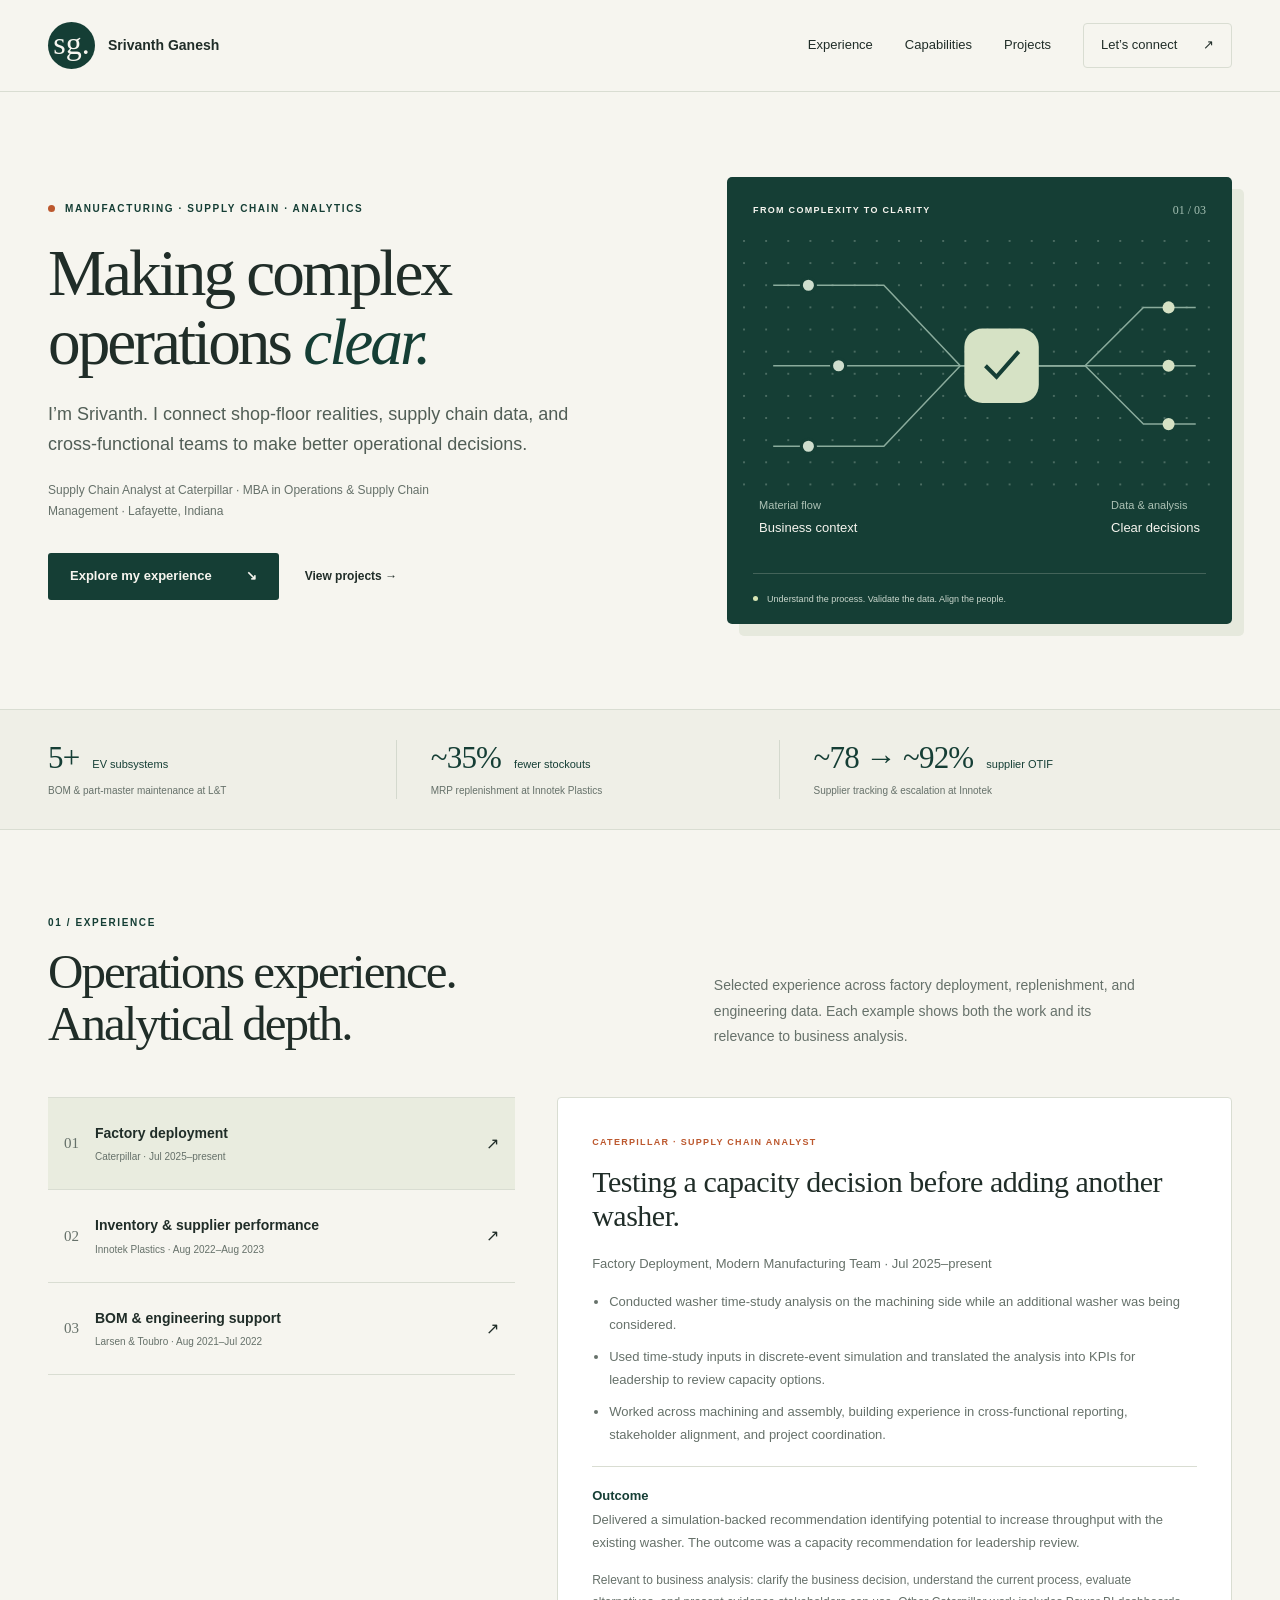
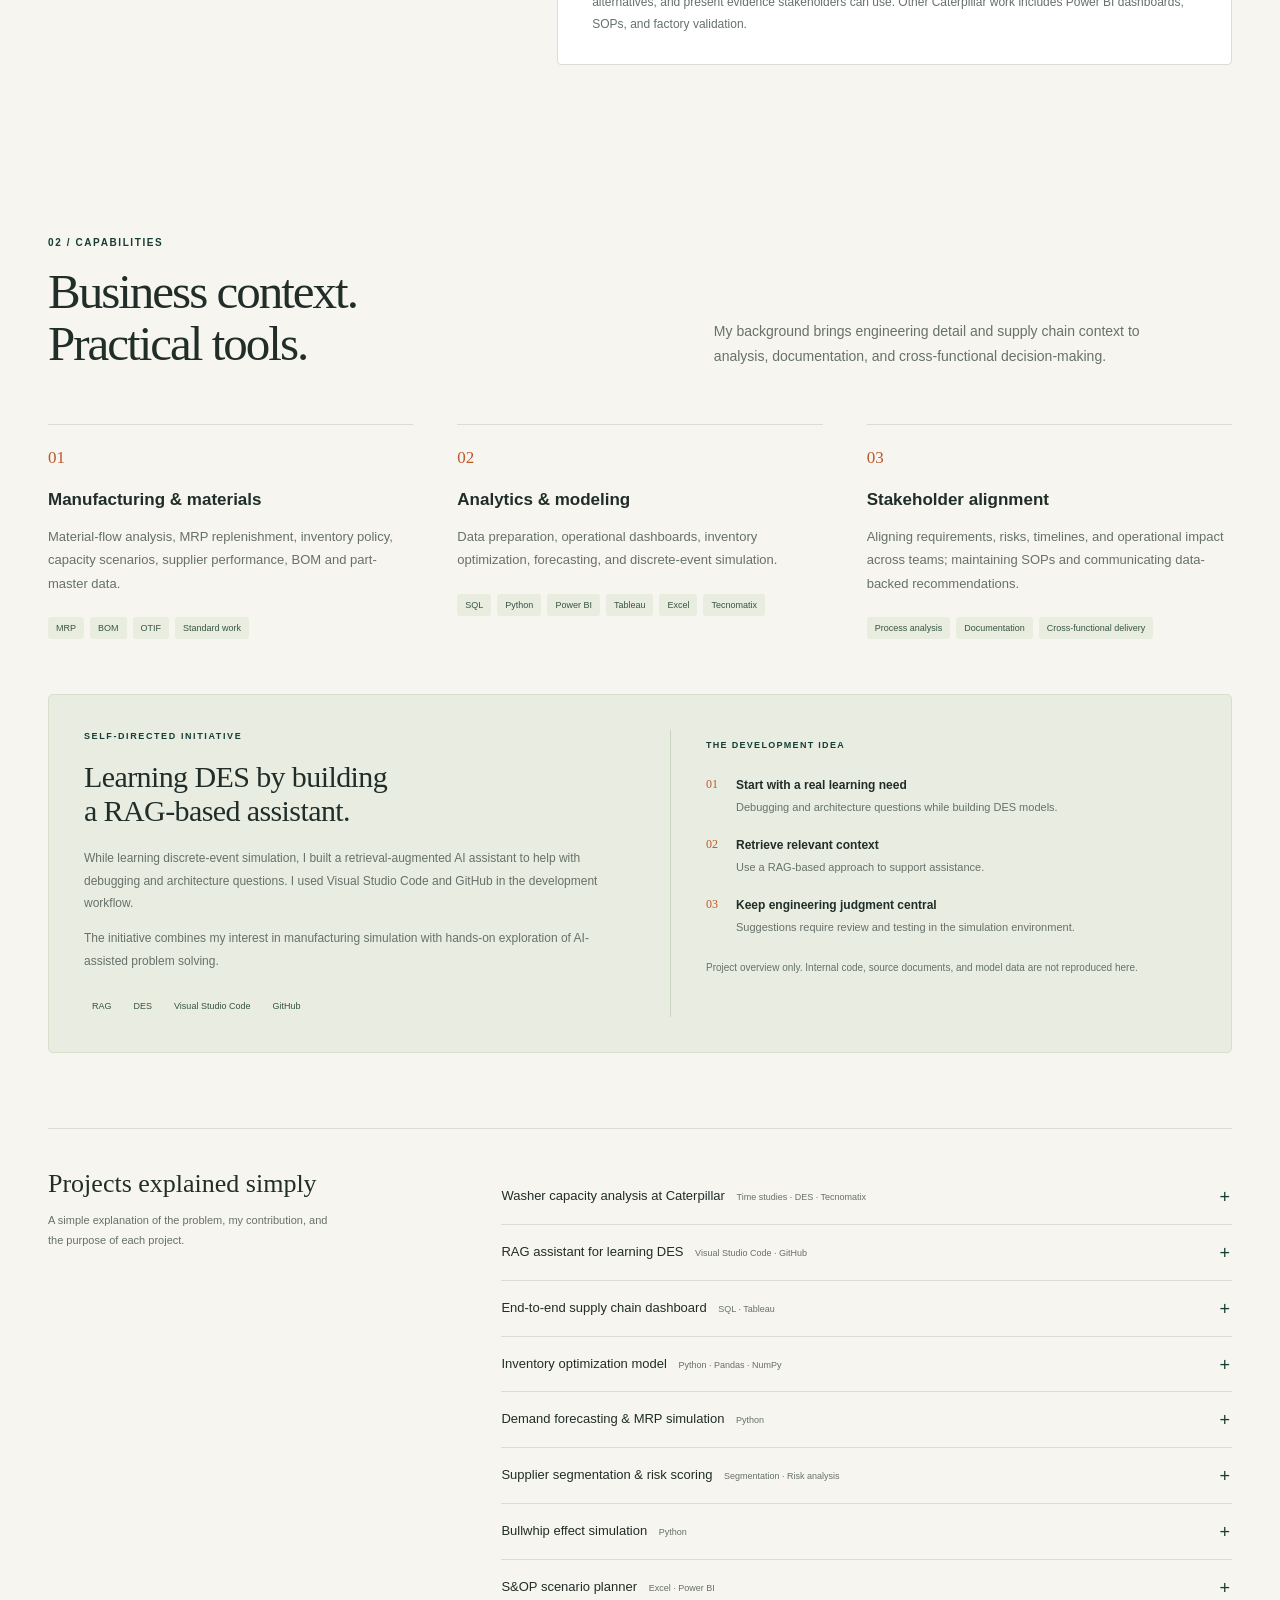
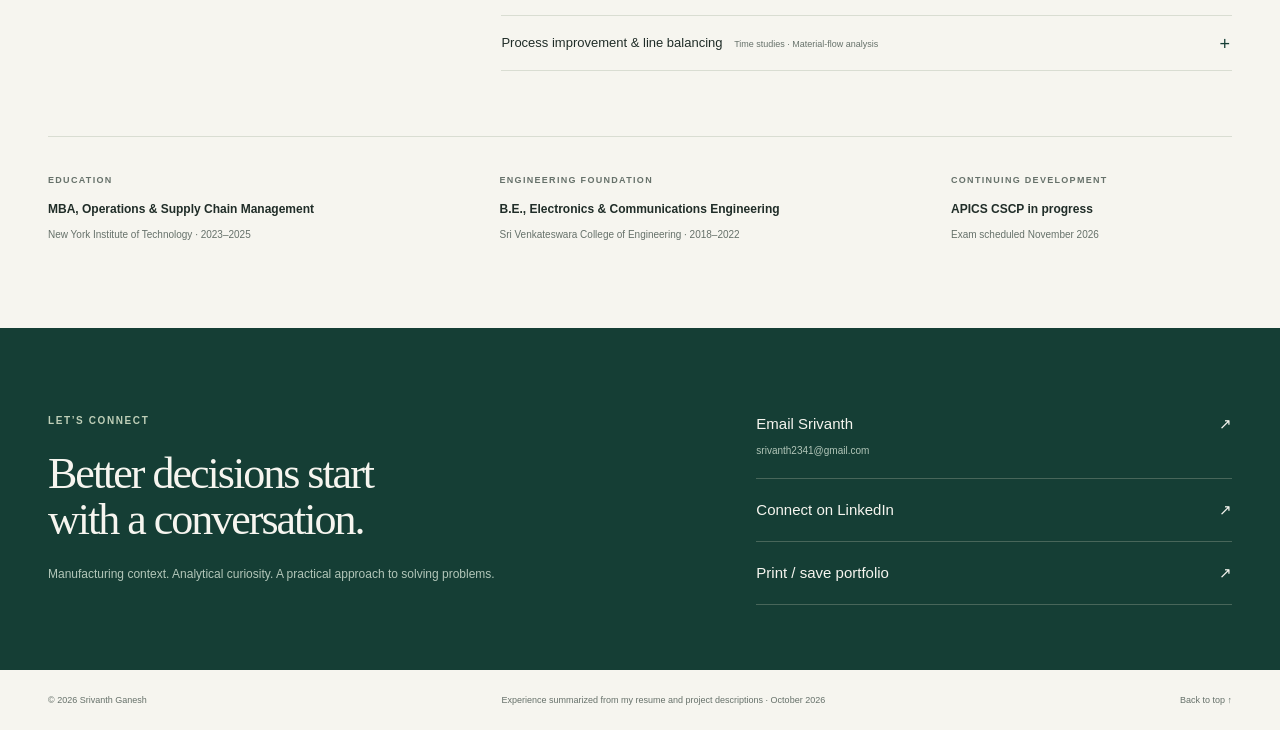
==== index.html @ 2f9f24ff "Publish portfolio and project explanations" ====
<!doctype html>
<html lang="en">
<head>
<meta charset="UTF-8"><meta name="viewport" content="width=device-width, initial-scale=1">
<meta name="description" content="Srivanth Ganesh — manufacturing and supply chain experience, simulation work, and analytical projects explained simply.">
<meta name="theme-color" content="#153e35"><title>Srivanth Ganesh | Supply Chain & Business Analysis</title>
<link rel="icon" href="favicon.svg" type="image/svg+xml"><link rel="stylesheet" href="styles.css">
</head>
<body>
<a class="skip" href="#main">Skip to content</a>
<header class="header"><a class="wordmark" href="#" aria-label="Srivanth Ganesh home"><span class="monogram">sg.</span><span>Srivanth Ganesh</span></a><nav aria-label="Main navigation"><a href="#experience">Experience</a><a href="#capabilities">Capabilities</a><a href="#projects">Projects</a><a class="nav-contact" href="#contact">Let’s connect <span aria-hidden="true">↗</span></a></nav></header>
<main id="main">
<section class="hero wrap">
<div class="hero-copy"><div class="eyebrow"><span class="dot"></span> MANUFACTURING · SUPPLY CHAIN · ANALYTICS</div><h1>Making complex<br>operations <em>clear.</em></h1><p class="intro">I’m Srivanth. I connect shop-floor realities, supply chain data, and cross-functional teams to make better operational decisions.</p><p class="hero-detail">Supply Chain Analyst at Caterpillar · MBA in Operations & Supply Chain Management · Lafayette, Indiana</p><div class="hero-actions"><a class="button primary" href="#experience">Explore my experience <span aria-hidden="true">↘</span></a><a class="text-link" href="#projects">View projects <span aria-hidden="true">→</span></a></div></div>
<div class="hero-visual" aria-label="Illustration of connecting manufacturing inputs to a clear operational decision"><div class="visual-top"><span class="small-label">FROM COMPLEXITY TO CLARITY</span><span class="visual-number">01 / 03</span></div><div class="signal-lines" aria-hidden="true"><svg viewBox="0 0 470 250" role="presentation"><defs><pattern id="grid" width="22" height="22" patternUnits="userSpaceOnUse"><circle cx="1" cy="1" r="1" fill="#b5c7bd" opacity=".42"/></pattern></defs><rect width="470" height="250" fill="url(#grid)"/><g fill="none" stroke="#8aab9c" stroke-width="1.5"><path d="M30 45H140L216 125H285"/><path d="M30 125H285"/><path d="M30 205H140L216 125"/><path d="M285 125H340L398 67H450"/><path d="M285 125H450"/><path d="M285 125H340L398 183H450"/></g><g fill="#cfdece" stroke="#153e35" stroke-width="3"><circle cx="65" cy="45" r="7"/><circle cx="95" cy="125" r="7"/><circle cx="65" cy="205" r="7"/></g><rect x="220" y="88" width="74" height="74" rx="18" fill="#d6e2c5"/><path d="M241 125l11 11 22-25" fill="none" stroke="#153e35" stroke-width="4"/><g fill="#d6e2c5"><circle cx="423" cy="67" r="6"/><circle cx="423" cy="125" r="6"/><circle cx="423" cy="183" r="6"/></g></svg></div><div class="visual-caption"><span>Material flow<br><b>Business context</b></span><span>Data & analysis<br><b>Clear decisions</b></span></div><div class="visual-note"><span class="dot light"></span> Understand the process. Validate the data. Align the people.</div></div>
</section>
<div class="metric-strip"><div class="wrap metrics"><div><strong>5+ <span>EV subsystems</span></strong><p>BOM & part-master maintenance at L&T</p></div><div><strong>~35% <span>fewer stockouts</span></strong><p>MRP replenishment at Innotek Plastics</p></div><div><strong>~78 → ~92% <span>supplier OTIF</span></strong><p>Supplier tracking & escalation at Innotek</p></div></div></div>
<section id="experience" class="section wrap"><div class="section-heading"><div><div class="eyebrow">01 / EXPERIENCE</div><h2>Operations experience.<br>Analytical depth.</h2></div><p>Selected experience across factory deployment, replenishment, and engineering data. Each example shows both the work and its relevance to business analysis.</p></div>
<div class="case-layout"><div class="case-tabs" role="tablist" aria-label="Experience case studies"><button class="case-tab active" id="tab-caterpillar" role="tab" aria-selected="true" aria-controls="case-panel" data-case="caterpillar"><span class="case-index">01</span><span><b>Factory deployment</b><small>Caterpillar · Jul 2025–present</small></span><span aria-hidden="true">↗</span></button><button class="case-tab" id="tab-innotek" role="tab" aria-selected="false" aria-controls="case-panel" tabindex="-1" data-case="innotek"><span class="case-index">02</span><span><b>Inventory & supplier performance</b><small>Innotek Plastics · Aug 2022–Aug 2023</small></span><span aria-hidden="true">↗</span></button><button class="case-tab" id="tab-lt" role="tab" aria-selected="false" aria-controls="case-panel" tabindex="-1" data-case="lt"><span class="case-index">03</span><span><b>BOM & engineering support</b><small>Larsen & Toubro · Aug 2021–Jul 2022</small></span><span aria-hidden="true">↗</span></button></div><article id="case-panel" class="case-panel" role="tabpanel" aria-labelledby="tab-caterpillar" tabindex="0"></article></div>
</section>
<section id="capabilities" class="section wrap"><div class="section-heading"><div><div class="eyebrow">02 / CAPABILITIES</div><h2>Business context.<br>Practical tools.</h2></div><p>My background brings engineering detail and supply chain context to analysis, documentation, and cross-functional decision-making.</p></div><div class="capability-grid"><div><span class="cap-number">01</span><h3>Manufacturing & materials</h3><p>Material-flow analysis, MRP replenishment, inventory policy, capacity scenarios, supplier performance, BOM and part-master data.</p><div class="tags"><span>MRP</span><span>BOM</span><span>OTIF</span><span>Standard work</span></div></div><div><span class="cap-number">02</span><h3>Analytics & modeling</h3><p>Data preparation, operational dashboards, inventory optimization, forecasting, and discrete-event simulation.</p><div class="tags"><span>SQL</span><span>Python</span><span>Power BI</span><span>Tableau</span><span>Excel</span><span>Tecnomatix</span></div></div><div><span class="cap-number">03</span><h3>Stakeholder alignment</h3><p>Aligning requirements, risks, timelines, and operational impact across teams; maintaining SOPs and communicating data-backed recommendations.</p><div class="tags"><span>Process analysis</span><span>Documentation</span><span>Cross-functional delivery</span></div></div></div>
<div class="ai-project"><div><div class="eyebrow">SELF-DIRECTED INITIATIVE</div><h3>Learning DES by building<br>a RAG-based assistant.</h3><p>While learning discrete-event simulation, I built a retrieval-augmented AI assistant to help with debugging and architecture questions. I used Visual Studio Code and GitHub in the development workflow.</p><p>The initiative combines my interest in manufacturing simulation with hands-on exploration of AI-assisted problem solving.</p><div class="tags"><span>RAG</span><span>DES</span><span>Visual Studio Code</span><span>GitHub</span></div></div><div class="ai-method"><span class="small-label">THE DEVELOPMENT IDEA</span><ol><li><b>Start with a real learning need</b><span>Debugging and architecture questions while building DES models.</span></li><li><b>Retrieve relevant context</b><span>Use a RAG-based approach to support assistance.</span></li><li><b>Keep engineering judgment central</b><span>Suggestions require review and testing in the simulation environment.</span></li></ol><p>Project overview only. Internal code, source documents, and model data are not reproduced here.</p></div></div>
<div class="projects" id="projects"><div><h3>Projects explained simply</h3><p>A simple explanation of the problem, my contribution, and the purpose of each project.</p></div><div class="project-list">
<details><summary>Washer capacity analysis at Caterpillar <span>Time studies · DES · Tecnomatix</span></summary><div class="project-explanation"><p><strong>What it does:</strong> Tests whether an existing washer can handle more production before the business considers buying another one. DES, or discrete-event simulation, models how work moves through a process over time.</p><p><strong>What I did:</strong> Analyzed time-study data and built simulation scenarios to understand throughput and constraints. I translated the analysis into operational KPIs and aligned stakeholders around the recommendation.</p><p><strong>Why it matters:</strong> I delivered an analysis identifying potential to increase throughput with existing equipment, giving leadership evidence for its capacity decision.</p></div></details>
<details><summary>RAG assistant for learning DES <span>Visual Studio Code · GitHub</span></summary><div class="project-explanation"><p><strong>What it does:</strong> Helps me work through debugging and architecture questions while learning discrete-event simulation. RAG means retrieving relevant information to give an AI assistant useful context for its answers.</p><p><strong>What I did:</strong> Built a RAG-based assistant around my own simulation-learning needs, using Visual Studio Code and GitHub in my development workflow.</p><p><strong>Why it matters:</strong> The project shows how I approach an unfamiliar technical area: identify a practical problem, build something to help solve it, and keep developing my understanding as I work.</p></div></details>
<details><summary>End-to-end supply chain dashboard <span>SQL · Tableau</span></summary><div class="project-explanation"><p><strong>What it does:</strong> Brings purchasing, inventory, and supplier information together so a planner can see where supply may fall short of production needs.</p><p><strong>What I did:</strong> Built a SQL and Tableau dashboard combining open purchase orders, supplier lead times, on-hand inventory, on-time and in-full delivery performance, and shortage risk in one view.</p><p><strong>Why it matters:</strong> It connects information that planning and procurement teams need to review together, helping them understand supply issues and decide where to focus their attention.</p></div></details>
<details><summary>Inventory optimization model <span>Python · Pandas · NumPy</span></summary><div class="project-explanation"><p><strong>What it does:</strong> Explores how much stock to order and when to reorder across a catalog of products, while balancing availability and inventory cost.</p><p><strong>What I did:</strong> Built a Python model using Pandas and NumPy to calculate economic order quantities, safety stock, and reorder points. I simulated policy changes to examine their effect on total supply chain cost.</p><p><strong>Why it matters:</strong> It makes the trade-off between service levels, holding costs, and obsolete-stock risk easier to evaluate before changing an inventory policy.</p></div></details>
<details><summary>Demand forecasting &amp; MRP simulation <span>Python</span></summary><div class="project-explanation"><p><strong>What it does:</strong> Connects a demand forecast to a materials plan, showing how changes in demand or supplier timing can affect planned orders and stock coverage. MRP means material requirements planning.</p><p><strong>What I did:</strong> Built moving-average and exponential-smoothing forecasts in Python and linked them to an MRP simulation. I evaluated planned orders, coverage, and sensitivity to lead times and supplier reliability.</p><p><strong>Why it matters:</strong> It helps explain how forecasting assumptions flow into purchasing and replenishment decisions, making planning trade-offs easier to discuss.</p></div></details>
<details><summary>Supplier segmentation &amp; risk scoring <span>Segmentation · Risk analysis</span></summary><div class="project-explanation"><p><strong>What it does:</strong> Groups suppliers by their business importance and supply risk, helping identify which relationships need closer attention.</p><p><strong>What I did:</strong> Built a supplier-segmentation and risk-scoring model using spend, part criticality, lead time, on-time and in-full delivery performance, and reliance on a single source. I used a Kraljic-style approach to organize the supplier portfolio.</p><p><strong>Why it matters:</strong> The model provides a structured basis for prioritizing strategic sourcing and risk-mitigation actions, rather than treating every supplier as equally critical.</p></div></details>
<details><summary>Bullwhip effect simulation <span>Python</span></summary><div class="project-explanation"><p><strong>What it does:</strong> Shows how a change in customer demand can create larger order swings as information moves from a retailer to a distributor and then to a manufacturer. This is the bullwhip effect.</p><p><strong>What I did:</strong> Built a Python simulation covering those three supply chain stages. I tested information-sharing policies to explore ways to reduce demand variation and inventory swings.</p><p><strong>Why it matters:</strong> It helps explain why teams need a shared view of demand when making ordering and inventory decisions.</p></div></details>
<details><summary>S&amp;OP scenario planner <span>Excel · Power BI</span></summary><div class="project-explanation"><p><strong>What it does:</strong> Puts expected demand, production capacity, and inventory targets into one planning view. S&amp;OP means sales and operations planning: bringing teams together around an achievable plan.</p><p><strong>What I did:</strong> Built an Excel and Power BI scenario planner to reconcile those inputs and support monthly discussions across sales, operations, and finance.</p><p><strong>Why it matters:</strong> It gives teams a common basis for discussing trade-offs when customer demand, available capacity, and stock targets do not align, helping make the planning conversation more concrete.</p></div></details>
<details><summary>Process improvement &amp; line balancing <span>Time studies · Material-flow analysis</span></summary><div class="project-explanation"><p><strong>What it does:</strong> Examines how tasks and materials move through a production process to find uneven workloads, waiting time, and interruptions to replenishment.</p><p><strong>What I did:</strong> Analyzed cycle times, resource utilization, and material flow. I used the findings to recommend changes to the layout and allocation of work across the process.</p><p><strong>Why it matters:</strong> The study addressed idle time and replenishment consistency, connecting detailed observations of the process to practical improvements in how work is organized and materials are supplied.</p></div></details>
</div></div>
<div class="education"><div><span class="small-label">EDUCATION</span><h3>MBA, Operations & Supply Chain Management</h3><p>New York Institute of Technology · 2023–2025</p></div><div><span class="small-label">ENGINEERING FOUNDATION</span><h3>B.E., Electronics & Communications Engineering</h3><p>Sri Venkateswara College of Engineering · 2018–2022</p></div><div><span class="small-label">CONTINUING DEVELOPMENT</span><h3>APICS CSCP in progress</h3><p>Exam scheduled November 2026</p></div></div>
</section>
<section id="contact" class="contact-section"><div class="wrap contact-inner"><div><div class="eyebrow">LET’S CONNECT</div><h2>Better decisions start<br>with a conversation.</h2><p>Manufacturing context. Analytical curiosity. A practical approach to solving problems.</p></div><div class="contact-links"><a href="mailto:srivanth2341@gmail.com">Email Srivanth <span aria-hidden="true">↗</span><small>srivanth2341@gmail.com</small></a><a href="https://www.linkedin.com/in/srivanth-ganesh" target="_blank" rel="noopener">Connect on LinkedIn <span aria-hidden="true">↗</span></a><button id="print-portfolio">Print / save portfolio <span aria-hidden="true">↗</span></button></div></div></section>
</main><footer class="wrap footer"><span>© 2026 Srivanth Ganesh</span><span>Experience summarized from my resume and project descriptions · October 2026</span><a href="#">Back to top ↑</a></footer>
<script src="app.js"></script>
</body></html>
---- styles.css ----
:root{--paper:#f6f5ef;--ink:#202d28;--green:#153e35;--muted:#66716a;--line:#d9ddd2;--lime:#d6e2c5;--orange:#bc582e;--white:#fff;--sans:Arial,Helvetica,sans-serif;--serif:Georgia,'Times New Roman',serif}*{box-sizing:border-box}html{scroll-behavior:smooth;scroll-padding-top:85px}body{margin:0;background:var(--paper);color:var(--ink);font:16px/1.6 var(--sans)}a{color:inherit;text-decoration:none}button,select{font:inherit}button,a,select,summary{-webkit-tap-highlight-color:transparent}button{cursor:pointer}button:focus-visible,a:focus-visible,select:focus-visible,summary:focus-visible,[tabindex]:focus-visible{outline:3px solid var(--orange);outline-offset:5px}button{color:inherit}h1,h2,h3,p{margin:0}h1,h2{font-family:var(--serif);font-weight:400;letter-spacing:-2px;line-height:1.05}h2{font-size:49px}h3{font-size:20px;line-height:1.3}p{color:var(--muted)}.wrap{width:min(1216px,calc(100% - 96px));margin:auto}.header{height:92px;padding:0 48px;display:flex;align-items:center;justify-content:space-between;border-bottom:1px solid var(--line);gap:20px}.wordmark{display:flex;align-items:center;gap:13px;font-size:14px;font-weight:600}.monogram{font:32px var(--serif);background:var(--green);color:var(--paper);border-radius:50%;width:47px;height:47px;display:grid;place-items:center;padding-bottom:4px}.header nav{display:flex;align-items:center;gap:32px;font-size:13px}.nav-contact{border:1px solid var(--line);padding:11px 17px;border-radius:4px}.nav-contact span{margin-left:22px}.hero{display:grid;grid-template-columns:1.25fr 1fr;gap:48px;align-items:center;padding-top:85px;padding-bottom:85px}.eyebrow{font-size:10px;letter-spacing:1.6px;line-height:1.5;font-weight:700;color:var(--green);margin-bottom:23px;display:flex;gap:10px;align-items:center}.dot{width:7px;height:7px;border-radius:50%;background:var(--orange);display:inline-block;flex-shrink:0}.hero h1{font-size:clamp(56px,5.1vw,76px);margin-bottom:24px;letter-spacing:-3px}.hero em{font-weight:400;color:var(--green)}.intro{font-size:18px;line-height:1.65;max-width:540px;color:#515e56}.hero-detail{font-size:12px;margin-top:20px;max-width:440px;line-height:1.8}.hero-actions{display:flex;align-items:center;gap:26px;margin-top:30px}.button{padding:13px 22px;border-radius:3px;display:inline-flex;align-items:center;gap:34px;font-size:13px;font-weight:600}.primary{background:var(--green);color:var(--paper)}.primary:hover{background:#22564a}.text-link{font-size:12px;font-weight:600;display:inline-block}.text-link:hover{text-decoration:underline;text-underline-offset:5px}.hero-visual{background:var(--green);color:var(--paper);padding:26px 26px 0;border-radius:5px;overflow:hidden;box-shadow:12px 12px 0 #e6e9dd}.visual-top{display:flex;align-items:center;justify-content:space-between;gap:10px}.small-label{font-size:9px;letter-spacing:1.3px;font-weight:700}.visual-number{font:12px var(--serif);color:#a2beb1}.signal-lines{margin:22px -10px 0}.signal-lines svg{width:100%;display:block}.visual-caption{display:flex;justify-content:space-between;padding:5px 6px 30px;color:#adc2b5;font-size:11px}.visual-caption b{color:var(--paper);font-weight:500;font-size:13px;line-height:2.2}.visual-note{border-top:1px solid #436359;padding:18px 0;display:flex;align-items:center;gap:9px;font-size:9px;color:#cad7cd}.light{background:#d7e5b4;width:5px;height:5px}.metric-strip{border-top:1px solid var(--line);border-bottom:1px solid var(--line);background:#efefe7}.metrics{display:grid;grid-template-columns:1fr 1fr 1.2fr;padding:30px 0;gap:34px}.metrics>div{border-right:1px solid #d4d9ce}.metrics>div:last-child{border:none}.metrics strong{font:31px var(--serif);color:var(--green);letter-spacing:-.8px}.metrics strong span{font:11px var(--sans);letter-spacing:0;margin-left:6px}.metrics p{font-size:10px;margin-top:7px}.section{padding-top:85px;padding-bottom:85px}.section-heading{display:grid;grid-template-columns:1.15fr 1fr;gap:70px;align-items:end;margin-bottom:40px}.section-heading p{font-size:14px;max-width:440px;line-height:1.8}.section-heading .eyebrow{margin-bottom:16px}.case-layout{display:grid;grid-template-columns:.9fr 1.3fr;gap:42px;margin-top:48px}.case-tabs{border-top:1px solid var(--line)}.case-tab{padding:24px 16px;background:transparent;border:0;border-bottom:1px solid var(--line);display:flex;text-align:left;align-items:center;gap:16px;width:100%;transition:background .15s}.case-tab.active{background:#e9ecdf}.case-tab:hover{background:#e2e9dc}.case-tab>span:last-child{margin-left:auto}.case-index{font:15px var(--serif);color:var(--muted)}.case-tab b{font-size:14px;display:block}.case-tab small{display:block;font-size:10px;color:var(--muted);margin-top:5px}.case-panel{padding:29px 34px;background:#fff;border:1px solid var(--line);border-radius:4px;min-height:410px}.case-panel .small-label{color:var(--orange)}.case-panel h3{font:30px/1.15 var(--serif);margin:12px 0 18px;letter-spacing:-.5px}.case-panel p,.case-panel li{font-size:13px;line-height:1.8;color:var(--muted)}.case-panel ul{padding-left:17px;margin:15px 0 20px}.case-panel li{margin-bottom:8px}.case-result{border-top:1px solid var(--line);padding-top:17px}.case-result b{color:var(--green)}.relevance{margin-top:16px;font-size:12px!important}.sample-section{background:#e9ede4;border-top:1px solid #d9e0d2;border-bottom:1px solid #d9e0d2}.sample-badge{font-size:10px;border:1px solid #aabca4;background:#e0e8d8;padding:5px 11px;border-radius:20px;display:inline-block;color:var(--green);margin-bottom:13px}.sample-intro{display:grid;grid-template-columns:1fr 1fr;gap:60px;margin:0 0 32px;border-top:1px solid #cdd6c6;padding-top:25px}.sample-intro h3{font-size:14px;margin-bottom:9px}.sample-intro p{font-size:12px;max-width:500px;line-height:1.8}.demo{background:#fff;border:1px solid #cbd4c6;border-radius:6px;box-shadow:0 8px 24px #153e3506;overflow:hidden}.demo-toolbar{display:flex;justify-content:space-between;align-items:center;gap:20px;padding:25px 28px;border-bottom:1px solid var(--line)}.demo-toolbar .small-label{color:var(--muted)}.demo-toolbar h3{font-size:18px;margin-top:6px}.demo-toolbar h3 span{font-size:11px;font-weight:400;color:var(--muted);margin-left:9px}.dataset-label{font-size:10px;color:var(--muted);display:flex;gap:10px;align-items:center}select{background:var(--paper);color:var(--green);padding:9px 30px 9px 12px;border:1px solid var(--line);border-radius:3px;font-size:12px;max-width:100%}.demo-summary{margin:22px 28px 14px;padding:14px 16px;background:#fff4e9;border-left:3px solid #bb6533;display:flex;gap:12px;align-items:center;font-size:12px;flex-wrap:wrap}.demo-summary.ready{background:#eef4e7;border-color:var(--green)}.demo-summary strong{color:#87461f}.demo-summary.ready strong{color:var(--green)}.demo-summary span{color:var(--muted)}.demo-filter-row{padding:4px 28px 16px;display:flex;justify-content:space-between;align-items:center;gap:14px}.filter-group{display:flex;gap:8px}.filter{border:1px solid var(--line);padding:6px 11px;background:#fff;border-radius:4px;font-size:11px}.filter.active{background:var(--green);border-color:var(--green);color:white}.table-scroll{overflow-x:auto;padding:0 28px}table{border-collapse:collapse;text-align:left;width:100%;font-size:12px;white-space:nowrap}th{font-size:9px;letter-spacing:.6px;text-transform:uppercase;color:var(--muted);padding:12px;background:#f3f5ef;font-weight:600}td{padding:13px 12px;border-bottom:1px solid #e8ebe3}td:first-child{font-weight:600}td small{display:block;color:var(--muted);font-size:10px;font-weight:400}.status{font-size:10px;display:inline-flex;gap:6px;align-items:center;color:#245344;background:#ecf2e6;border-radius:20px;padding:3px 9px}.status.bad{color:#8a4926;background:#fff0e0}.status::before{content:'●';font-size:6px}.cell-bad{color:#a14b29}.demo-help{font-size:11px;margin:23px 28px 14px}.rule-buttons{display:grid;grid-template-columns:1fr 1fr 1fr;margin:0 28px;gap:9px}.rule-button{background:#f7f8f4;border:1px solid var(--line);border-radius:3px;padding:12px;display:flex;gap:9px;align-items:center;text-align:left;font-size:11px}.rule-button>span:first-child{font-size:9px;color:var(--muted)}.rule-button>span:last-child{margin-left:auto}.rule-button.active{border-color:var(--green);background:#edf2e8;color:var(--green)}.trace-detail{display:grid;grid-template-columns:1fr 1.05fr;gap:28px;padding:25px 28px 30px}.trace-detail h4{font-size:10px;letter-spacing:.7px;color:var(--green);margin:0 0 9px}.trace-detail p{font-size:12px;line-height:1.8}.trace-detail .criteria{background:#f5f6f1;border-radius:4px;padding:14px 16px;white-space:pre-line;font:11px/1.9 Consolas,'Courier New',monospace;color:#425248}.trace-meta{font-size:10px!important;margin-top:12px}.sample-foot{display:flex;justify-content:space-between;align-items:start;gap:40px;margin-top:24px}.sample-foot p{font-size:10px;max-width:760px;line-height:1.9}.sample-foot a{white-space:nowrap;margin-top:4px}.capability-grid{display:grid;grid-template-columns:1fr 1fr 1fr;gap:44px;margin-top:55px}.capability-grid>div{border-top:1px solid var(--line);padding-top:20px}.cap-number{font:17px var(--serif);color:var(--orange)}.capability-grid h3{margin:18px 0 14px;font-size:17px}.capability-grid p{font-size:13px;line-height:1.8}.tags{display:flex;flex-wrap:wrap;gap:6px;margin-top:22px}.tags span{font-size:9px;padding:4px 8px;background:#e9eddf;color:#375443;border-radius:3px}.projects{display:grid;grid-template-columns:.7fr 1.3fr;gap:60px;margin-top:75px;padding-top:40px;border-top:1px solid var(--line)}.projects h3{font:26px var(--serif)}.projects>div>p{font-size:11px;line-height:1.8;margin-top:12px;max-width:280px}.project-list details{border-bottom:1px solid var(--line)}summary{cursor:pointer;position:relative;padding:17px 22px 17px 0;font-size:13px;list-style:none}summary::-webkit-details-marker{display:none}summary::after{content:'+';position:absolute;right:2px;font-size:18px;top:14px;color:var(--green)}details[open] summary::after{content:'−'}summary span{font-size:9px;color:var(--muted);margin-left:8px;display:inline-block}.project-list details p{font-size:12px;padding:0 25px 18px 0}.education{margin-top:65px;padding-top:28px;border-top:1px solid var(--line);display:grid;grid-template-columns:1.2fr 1.2fr .8fr;gap:30px}.education .small-label{color:var(--muted)}.education h3{font-size:12px;line-height:1.8;margin-top:8px}.education p{font-size:10px;margin-top:6px}.contact-section{background:var(--green);color:var(--paper)}.contact-inner{padding-top:65px;padding-bottom:65px;display:grid;grid-template-columns:1.3fr 1fr;gap:90px;align-items:center}.contact-section .eyebrow{color:#bfcfb8}.contact-section h2{font-size:44px}.contact-section p{color:#b2c6b9;font-size:12px;margin-top:22px}.contact-links a,.contact-links button{border:0;border-bottom:1px solid #48665a;background:none;color:var(--paper);display:block;width:100%;text-align:left;padding:19px 0;font-size:15px}.contact-links small{display:block;color:#b2c6b9;font-size:10px;margin-top:7px}.contact-links span{float:right}.footer{display:flex;justify-content:space-between;align-items:center;gap:20px;font-size:9px;color:var(--muted);padding-top:23px;padding-bottom:23px}.skip{position:absolute;top:-60px;left:20px;background:white;padding:10px;z-index:10}.skip:focus{top:10px}.sr-only{position:absolute;width:1px;height:1px;padding:0;margin:-1px;overflow:hidden;clip:rect(0,0,0,0);white-space:nowrap;border:0}
@media(min-width:1550px){.hero{padding-top:100px;padding-bottom:100px}.hero h1{font-size:80px}}
@media(max-width:1000px){.wrap{width:calc(100% - 56px)}.header{padding:0 28px}.header nav{gap:20px}.hero{gap:30px}.hero h1{font-size:58px}.hero-actions{gap:16px}.hero .text-link{font-size:11px}.intro{font-size:16px}.metrics{gap:20px}.metrics strong{font-size:28px}.metrics strong span{display:block;margin:6px 0 0}.section-heading{gap:40px}h2{font-size:43px}.case-layout{gap:25px;grid-template-columns:1fr 1.2fr}.case-panel{padding:25px}.case-tab{padding:22px 10px;gap:12px}.case-tab b{font-size:12px}.case-tab small{font-size:9px}.capability-grid{gap:25px}.trace-detail{gap:20px}.contact-inner{gap:50px}.sample-foot{display:block}.sample-foot a{margin-top:12px}}
@media(max-width:700px){html{scroll-padding-top:20px}.wrap{width:calc(100% - 36px)}.header{height:74px;padding:0 18px}.wordmark>span:last-child{display:none}.header nav{gap:18px;font-size:11px}.header nav>a:first-child{display:none}.nav-contact{padding:8px 10px}.nav-contact span{margin-left:10px}.monogram{height:40px;width:40px;font-size:28px}.hero{grid-template-columns:1fr;padding-top:48px;padding-bottom:45px;gap:40px}.eyebrow{font-size:9px;letter-spacing:1.2px}.hero h1{font-size:58px;letter-spacing:-2.5px}.intro{font-size:16px;max-width:480px}.hero-detail{font-size:11px;max-width:360px}.hero-visual{max-width:490px;width:100%;padding:22px 22px 0}.signal-lines{margin-top:5px}.visual-caption{padding-bottom:20px}.visual-note{font-size:8px}.metrics{grid-template-columns:1fr;padding:0;gap:0}.metrics>div{border:0;border-bottom:1px solid var(--line);padding:20px 0;display:grid;grid-template-columns:1fr 1fr;gap:14px;align-items:center}.metrics strong{font-size:28px}.metrics strong span{display:block;font-size:10px}.metrics p{font-size:10px;margin:0}.section{padding-top:55px;padding-bottom:55px}.section-heading{grid-template-columns:1fr;gap:24px;margin-bottom:30px}h2{font-size:40px;letter-spacing:-1.5px}.section-heading p{font-size:13px}.case-layout{grid-template-columns:1fr;gap:20px;margin-top:30px}.case-tab b{font-size:13px}.case-tab small{font-size:10px}.case-tab{padding:18px 14px}.case-panel{min-height:0;padding:24px}.sample-intro{grid-template-columns:1fr;gap:22px;padding-top:22px}.sample-intro p{font-size:12px}.demo-toolbar{align-items:flex-start;flex-direction:column;padding:20px}.dataset-label{width:100%;justify-content:space-between}.dataset-label select{max-width:80%}.demo-summary{margin:18px 16px 12px;padding:12px;font-size:11px;gap:4px}.demo-filter-row{padding:4px 16px 14px;align-items:flex-start;flex-direction:column;gap:10px}.table-scroll{padding:0 16px}table{font-size:11px}.demo-help{margin:20px 16px 12px}.rule-buttons{margin:0 16px;grid-template-columns:1fr}.rule-button{padding:10px}.trace-detail{grid-template-columns:1fr;padding:20px 16px;gap:18px}.sample-foot p{font-size:10px}.capability-grid{grid-template-columns:1fr;gap:30px;margin-top:35px}.capability-grid h3{margin-top:12px}.tags{margin-top:14px}.projects{grid-template-columns:1fr;gap:20px;margin-top:45px;padding-top:30px}.projects>div>p{max-width:100%}.projects h3{font-size:25px}summary{font-size:12px}summary span{display:block;margin:3px 0 0;font-size:9px}.education{grid-template-columns:1fr;gap:25px;margin-top:40px}.contact-inner{grid-template-columns:1fr;gap:28px;padding-top:45px;padding-bottom:45px}.contact-section h2{font-size:37px}.contact-section p{max-width:300px}.footer{flex-wrap:wrap;font-size:9px;padding-top:20px;padding-bottom:20px}.footer>span:nth-child(2){order:3;flex-basis:100%}.hero-actions{gap:22px}.hero-actions .button{font-size:12px;padding:13px 18px;gap:25px}}
@media(prefers-reduced-motion:reduce){html{scroll-behavior:auto}*{transition:none!important}}
@media print{body{background:#fff;font-size:11pt}.wrap{width:100%}.header{padding:0;height:55px}.header nav,.hero-visual,.hero-actions,.demo-filter-row,.dataset-label,.filter-group,.rule-buttons,.contact-links button,.footer a{display:none!important}.hero{display:block;padding:30px 0}.hero h1{font-size:43px}.metrics{padding:20px 0}.section{padding:30px 0}.section-heading{gap:25px;margin-bottom:20px}h2{font-size:30px}.sample-section{background:#fff}.case-layout{display:block}.case-tabs{display:none}.case-panel{padding:20px;min-height:0}.capability-grid{gap:25px;margin-top:25px}.capability-grid h3{font-size:14px}.sample-intro{gap:25px}.demo-summary{margin:15px}.table-scroll{padding:0 15px}.trace-detail{padding:18px}.demo-toolbar{padding:15px}.contact-section{background:#fff;color:var(--green);border-top:1px solid var(--line)}.contact-inner{padding:25px 0;gap:30px}.contact-section p,.contact-section .eyebrow,.contact-links a,.contact-links small{color:var(--green)}.contact-section h2{font-size:30px}.projects,.education{margin-top:30px}.hero,.case-panel,.capability-grid>div,.education>div,.contact-inner{break-inside:avoid}.footer{font-size:8px}.sample-foot{display:block}details p{display:block!important}a[href^="mailto"]::after{content:""}}

.ai-project{display:grid;grid-template-columns:1fr 1fr;gap:60px;background:#e9ede1;border:1px solid #d5dfca;border-radius:5px;padding:35px;margin-top:55px}.ai-project .eyebrow{font-size:9px;margin-bottom:16px}.ai-project h3{font:30px/1.15 var(--serif);letter-spacing:-.6px;margin-bottom:18px}.ai-project p{font-size:12px;line-height:1.9;margin-top:12px}.ai-method{border-left:1px solid #cbd6c1;padding-left:35px}.ai-method .small-label{color:var(--green)}.ai-method ol{list-style:none;counter-reset:ai-step;padding:0;margin:20px 0}.ai-method li{position:relative;padding-left:30px;margin-top:18px;font-size:12px}.ai-method li:before{counter-increment:ai-step;content:'0' counter(ai-step);position:absolute;left:0;top:1px;font:12px var(--serif);color:var(--orange)}.ai-method li b{display:block;font-weight:600}.ai-method li span{display:block;font-size:11px;line-height:1.8;color:var(--muted);margin-top:3px}.ai-method p{font-size:10px}@media(max-width:700px){.ai-project{grid-template-columns:1fr;padding:24px;gap:25px;margin-top:40px}.ai-method{border-left:0;border-top:1px solid #cbd6c1;padding-left:0;padding-top:22px}.ai-project h3{font-size:28px}}@media print{.ai-project{background:white;padding:20px;gap:25px;break-inside:avoid}}
@media(min-width:701px) and (max-width:900px){.hero{grid-template-columns:1fr;gap:40px}.hero h1{font-size:68px}.hero-visual{max-width:550px}.hero-detail{max-width:520px}.metrics{grid-template-columns:1fr 1fr 1fr}.case-layout{grid-template-columns:1fr}.section-heading{gap:30px}.rule-button{gap:5px;font-size:10px;padding:10px 8px}}

.project-explanation{padding:0 25px 18px 0}.project-list details .project-explanation p{padding:0;margin:0 0 12px;font-size:13px;line-height:1.85}.project-explanation p:last-child{margin-bottom:0}.project-explanation strong{font-weight:600;color:var(--green)}@media(max-width:700px){.header nav{gap:12px}.header nav>a[href="#capabilities"]{display:none}.project-explanation{padding-right:14px}.project-list details .project-explanation p{font-size:12px}}
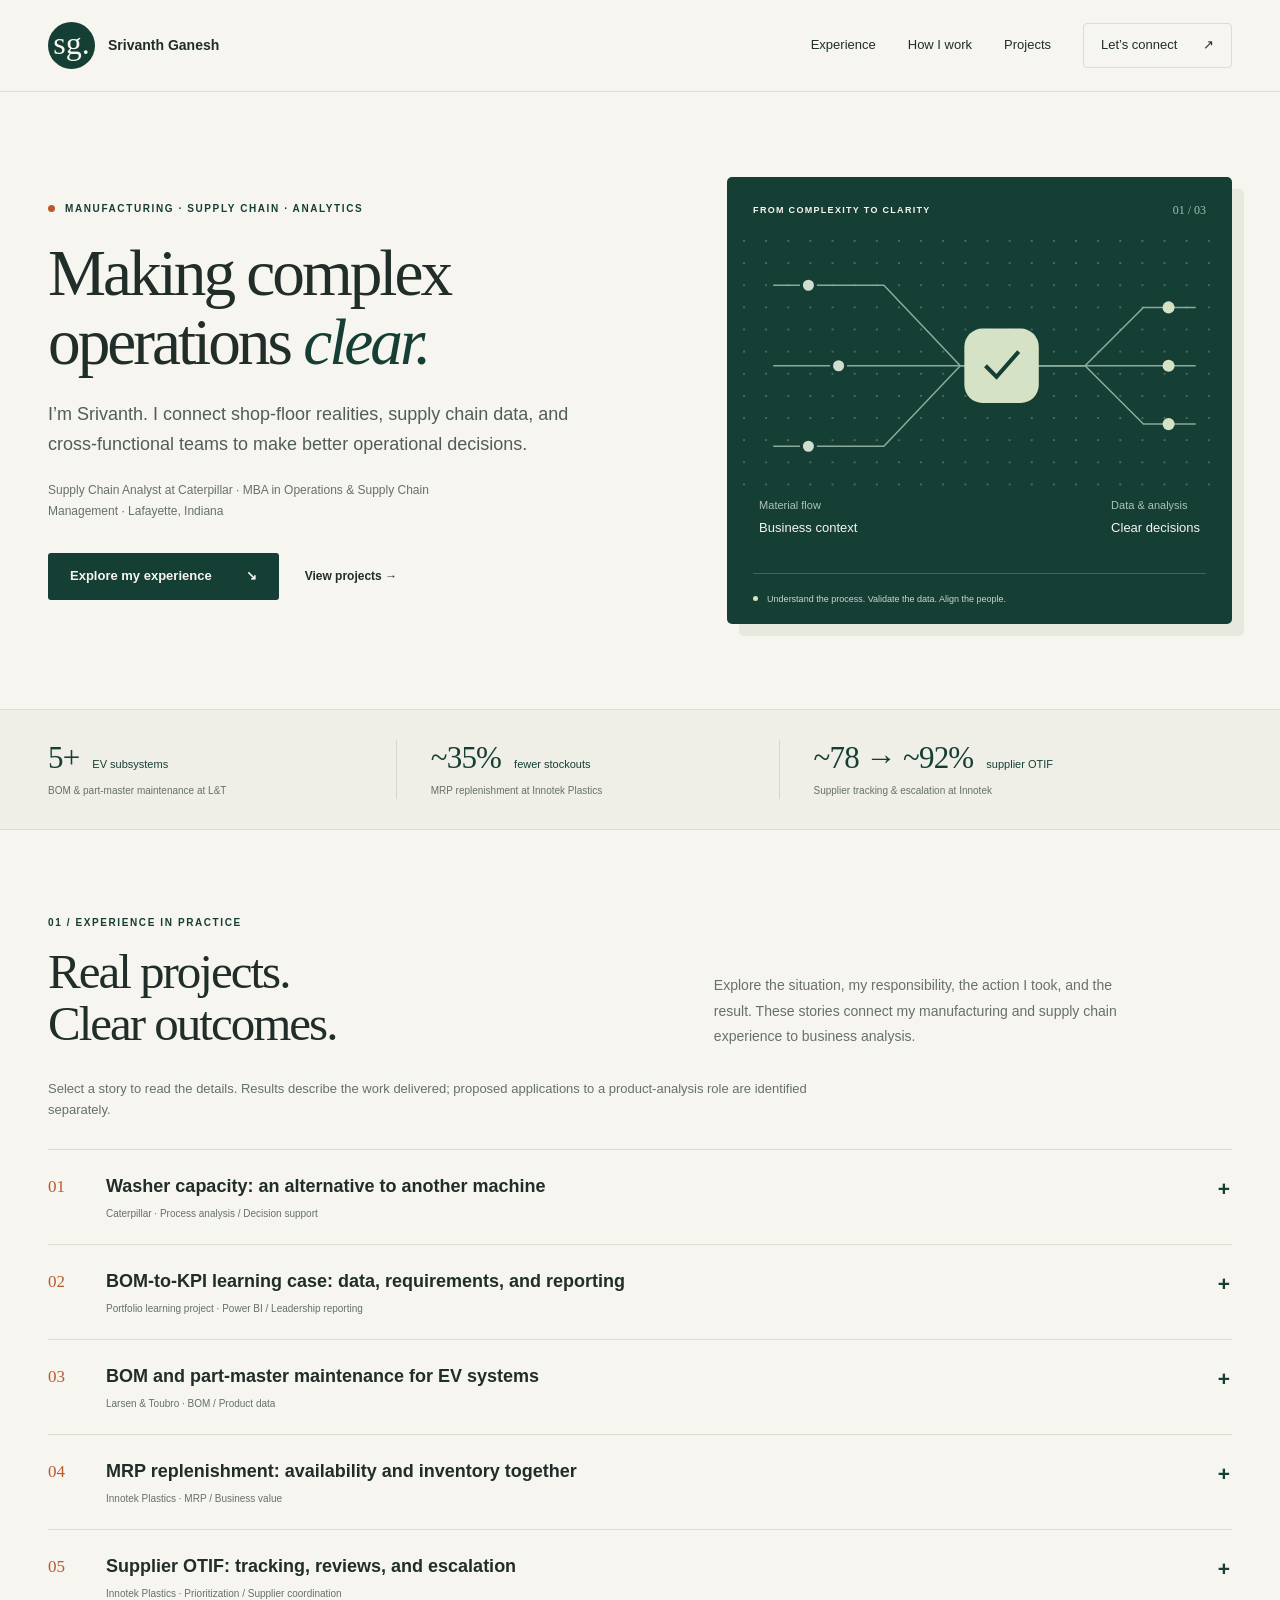
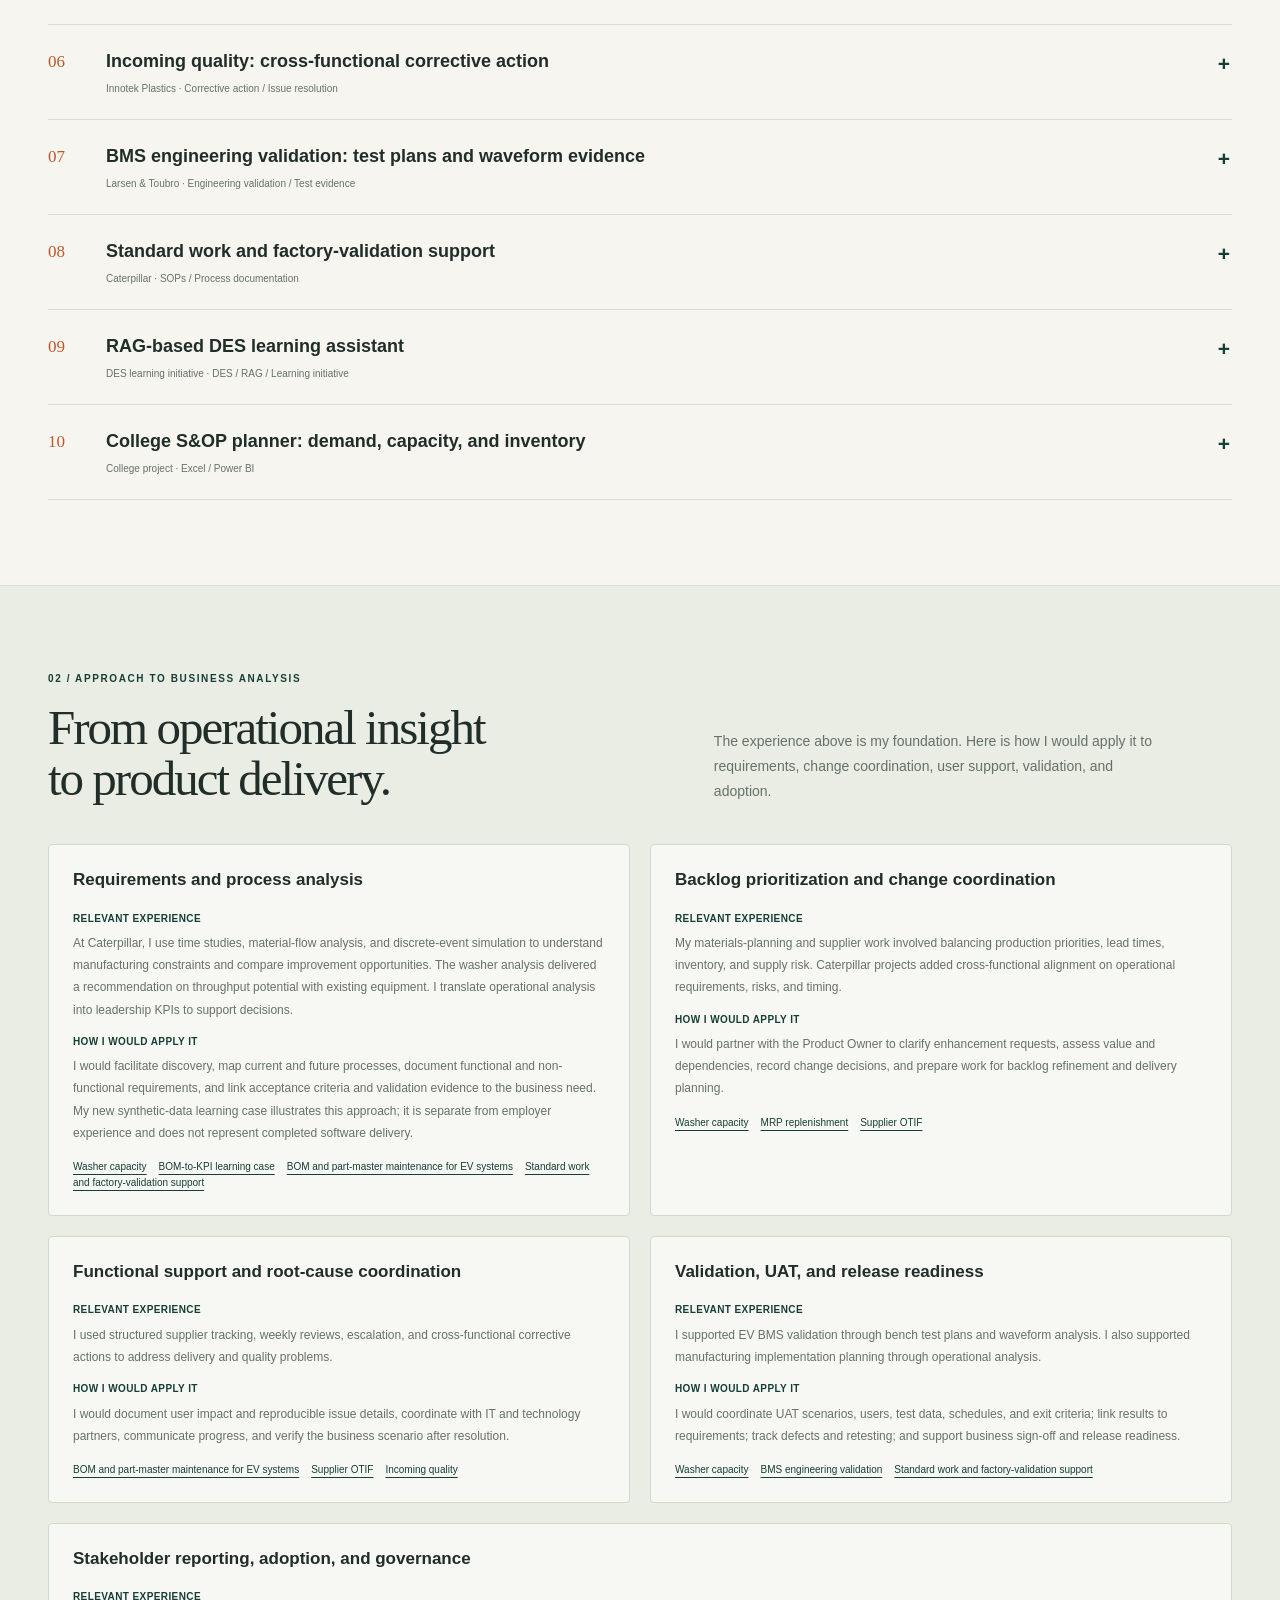
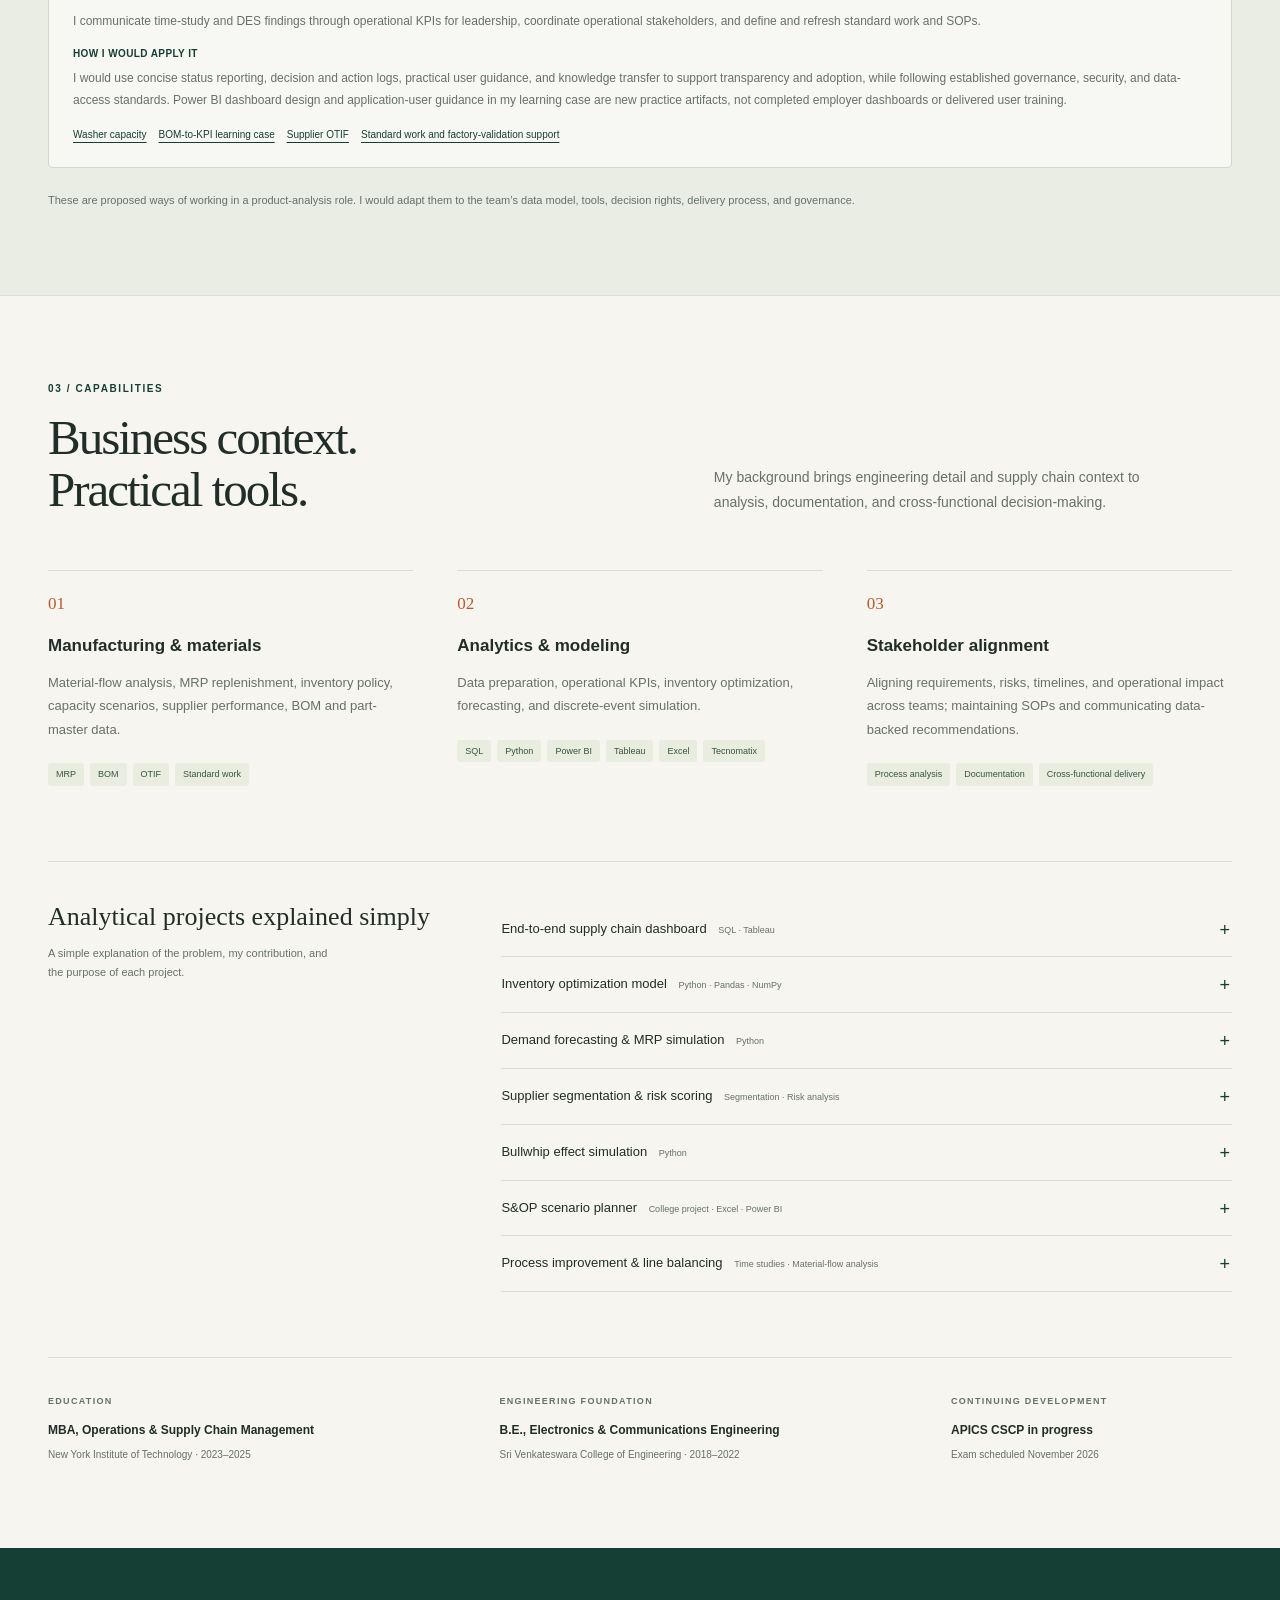
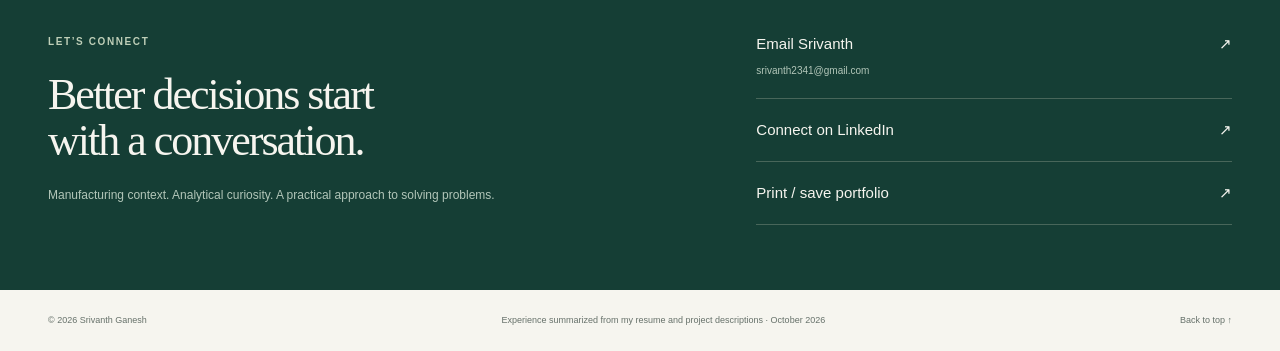
==== commit 2acc0953: "Align portfolio stories and add BOM learning case" ====
--- a/index.html
+++ b/index.html
@@ -2,33 +2,29 @@
 <html lang="en">
 <head>
 <meta charset="UTF-8"><meta name="viewport" content="width=device-width, initial-scale=1">
-<meta name="description" content="Srivanth Ganesh — manufacturing and supply chain experience, simulation work, and analytical projects explained simply.">
+<meta name="description" content="Srivanth Ganesh — manufacturing and supply chain experience, real operational stories, and an educational BOM-to-KPI project.">
 <meta name="theme-color" content="#153e35"><title>Srivanth Ganesh | Supply Chain & Business Analysis</title>
 <link rel="icon" href="favicon.svg" type="image/svg+xml"><link rel="stylesheet" href="styles.css">
 </head>
 <body>
 <a class="skip" href="#main">Skip to content</a>
-<header class="header"><a class="wordmark" href="#" aria-label="Srivanth Ganesh home"><span class="monogram">sg.</span><span>Srivanth Ganesh</span></a><nav aria-label="Main navigation"><a href="#experience">Experience</a><a href="#capabilities">Capabilities</a><a href="#projects">Projects</a><a class="nav-contact" href="#contact">Let’s connect <span aria-hidden="true">↗</span></a></nav></header>
+<header class="header"><a class="wordmark" href="#" aria-label="Srivanth Ganesh home"><span class="monogram">sg.</span><span>Srivanth Ganesh</span></a><nav aria-label="Main navigation"><a href="#experience">Experience</a><a href="#approach">How I work</a><a href="#projects">Projects</a><a class="nav-contact" href="#contact">Let’s connect <span aria-hidden="true">↗</span></a></nav></header>
 <main id="main">
 <section class="hero wrap">
 <div class="hero-copy"><div class="eyebrow"><span class="dot"></span> MANUFACTURING · SUPPLY CHAIN · ANALYTICS</div><h1>Making complex<br>operations <em>clear.</em></h1><p class="intro">I’m Srivanth. I connect shop-floor realities, supply chain data, and cross-functional teams to make better operational decisions.</p><p class="hero-detail">Supply Chain Analyst at Caterpillar · MBA in Operations & Supply Chain Management · Lafayette, Indiana</p><div class="hero-actions"><a class="button primary" href="#experience">Explore my experience <span aria-hidden="true">↘</span></a><a class="text-link" href="#projects">View projects <span aria-hidden="true">→</span></a></div></div>
 <div class="hero-visual" aria-label="Illustration of connecting manufacturing inputs to a clear operational decision"><div class="visual-top"><span class="small-label">FROM COMPLEXITY TO CLARITY</span><span class="visual-number">01 / 03</span></div><div class="signal-lines" aria-hidden="true"><svg viewBox="0 0 470 250" role="presentation"><defs><pattern id="grid" width="22" height="22" patternUnits="userSpaceOnUse"><circle cx="1" cy="1" r="1" fill="#b5c7bd" opacity=".42"/></pattern></defs><rect width="470" height="250" fill="url(#grid)"/><g fill="none" stroke="#8aab9c" stroke-width="1.5"><path d="M30 45H140L216 125H285"/><path d="M30 125H285"/><path d="M30 205H140L216 125"/><path d="M285 125H340L398 67H450"/><path d="M285 125H450"/><path d="M285 125H340L398 183H450"/></g><g fill="#cfdece" stroke="#153e35" stroke-width="3"><circle cx="65" cy="45" r="7"/><circle cx="95" cy="125" r="7"/><circle cx="65" cy="205" r="7"/></g><rect x="220" y="88" width="74" height="74" rx="18" fill="#d6e2c5"/><path d="M241 125l11 11 22-25" fill="none" stroke="#153e35" stroke-width="4"/><g fill="#d6e2c5"><circle cx="423" cy="67" r="6"/><circle cx="423" cy="125" r="6"/><circle cx="423" cy="183" r="6"/></g></svg></div><div class="visual-caption"><span>Material flow<br><b>Business context</b></span><span>Data & analysis<br><b>Clear decisions</b></span></div><div class="visual-note"><span class="dot light"></span> Understand the process. Validate the data. Align the people.</div></div>
 </section>
 <div class="metric-strip"><div class="wrap metrics"><div><strong>5+ <span>EV subsystems</span></strong><p>BOM & part-master maintenance at L&T</p></div><div><strong>~35% <span>fewer stockouts</span></strong><p>MRP replenishment at Innotek Plastics</p></div><div><strong>~78 → ~92% <span>supplier OTIF</span></strong><p>Supplier tracking & escalation at Innotek</p></div></div></div>
-<section id="experience" class="section wrap"><div class="section-heading"><div><div class="eyebrow">01 / EXPERIENCE</div><h2>Operations experience.<br>Analytical depth.</h2></div><p>Selected experience across factory deployment, replenishment, and engineering data. Each example shows both the work and its relevance to business analysis.</p></div>
-<div class="case-layout"><div class="case-tabs" role="tablist" aria-label="Experience case studies"><button class="case-tab active" id="tab-caterpillar" role="tab" aria-selected="true" aria-controls="case-panel" data-case="caterpillar"><span class="case-index">01</span><span><b>Factory deployment</b><small>Caterpillar · Jul 2025–present</small></span><span aria-hidden="true">↗</span></button><button class="case-tab" id="tab-innotek" role="tab" aria-selected="false" aria-controls="case-panel" tabindex="-1" data-case="innotek"><span class="case-index">02</span><span><b>Inventory & supplier performance</b><small>Innotek Plastics · Aug 2022–Aug 2023</small></span><span aria-hidden="true">↗</span></button><button class="case-tab" id="tab-lt" role="tab" aria-selected="false" aria-controls="case-panel" tabindex="-1" data-case="lt"><span class="case-index">03</span><span><b>BOM & engineering support</b><small>Larsen & Toubro · Aug 2021–Jul 2022</small></span><span aria-hidden="true">↗</span></button></div><article id="case-panel" class="case-panel" role="tabpanel" aria-labelledby="tab-caterpillar" tabindex="0"></article></div>
-</section>
-<section id="capabilities" class="section wrap"><div class="section-heading"><div><div class="eyebrow">02 / CAPABILITIES</div><h2>Business context.<br>Practical tools.</h2></div><p>My background brings engineering detail and supply chain context to analysis, documentation, and cross-functional decision-making.</p></div><div class="capability-grid"><div><span class="cap-number">01</span><h3>Manufacturing & materials</h3><p>Material-flow analysis, MRP replenishment, inventory policy, capacity scenarios, supplier performance, BOM and part-master data.</p><div class="tags"><span>MRP</span><span>BOM</span><span>OTIF</span><span>Standard work</span></div></div><div><span class="cap-number">02</span><h3>Analytics & modeling</h3><p>Data preparation, operational dashboards, inventory optimization, forecasting, and discrete-event simulation.</p><div class="tags"><span>SQL</span><span>Python</span><span>Power BI</span><span>Tableau</span><span>Excel</span><span>Tecnomatix</span></div></div><div><span class="cap-number">03</span><h3>Stakeholder alignment</h3><p>Aligning requirements, risks, timelines, and operational impact across teams; maintaining SOPs and communicating data-backed recommendations.</p><div class="tags"><span>Process analysis</span><span>Documentation</span><span>Cross-functional delivery</span></div></div></div>
-<div class="ai-project"><div><div class="eyebrow">SELF-DIRECTED INITIATIVE</div><h3>Learning DES by building<br>a RAG-based assistant.</h3><p>While learning discrete-event simulation, I built a retrieval-augmented AI assistant to help with debugging and architecture questions. I used Visual Studio Code and GitHub in the development workflow.</p><p>The initiative combines my interest in manufacturing simulation with hands-on exploration of AI-assisted problem solving.</p><div class="tags"><span>RAG</span><span>DES</span><span>Visual Studio Code</span><span>GitHub</span></div></div><div class="ai-method"><span class="small-label">THE DEVELOPMENT IDEA</span><ol><li><b>Start with a real learning need</b><span>Debugging and architecture questions while building DES models.</span></li><li><b>Retrieve relevant context</b><span>Use a RAG-based approach to support assistance.</span></li><li><b>Keep engineering judgment central</b><span>Suggestions require review and testing in the simulation environment.</span></li></ol><p>Project overview only. Internal code, source documents, and model data are not reproduced here.</p></div></div>
-<div class="projects" id="projects"><div><h3>Projects explained simply</h3><p>A simple explanation of the problem, my contribution, and the purpose of each project.</p></div><div class="project-list">
-<details><summary>Washer capacity analysis at Caterpillar <span>Time studies · DES · Tecnomatix</span></summary><div class="project-explanation"><p><strong>What it does:</strong> Tests whether an existing washer can handle more production before the business considers buying another one. DES, or discrete-event simulation, models how work moves through a process over time.</p><p><strong>What I did:</strong> Analyzed time-study data and built simulation scenarios to understand throughput and constraints. I translated the analysis into operational KPIs and aligned stakeholders around the recommendation.</p><p><strong>Why it matters:</strong> I delivered an analysis identifying potential to increase throughput with existing equipment, giving leadership evidence for its capacity decision.</p></div></details>
-<details><summary>RAG assistant for learning DES <span>Visual Studio Code · GitHub</span></summary><div class="project-explanation"><p><strong>What it does:</strong> Helps me work through debugging and architecture questions while learning discrete-event simulation. RAG means retrieving relevant information to give an AI assistant useful context for its answers.</p><p><strong>What I did:</strong> Built a RAG-based assistant around my own simulation-learning needs, using Visual Studio Code and GitHub in my development workflow.</p><p><strong>Why it matters:</strong> The project shows how I approach an unfamiliar technical area: identify a practical problem, build something to help solve it, and keep developing my understanding as I work.</p></div></details>
+<section id="experience" class="section wrap"><div class="section-heading"><div><div class="eyebrow">01 / EXPERIENCE IN PRACTICE</div><h2>Real projects.<br>Clear outcomes.</h2></div><p>Explore the situation, my responsibility, the action I took, and the result. These stories connect my manufacturing and supply chain experience to business analysis.</p></div><p class="story-intro">Select a story to read the details. Results describe the work delivered; proposed applications to a product-analysis role are identified separately.</p><div class="experience-stories"><details class="experience-story" id="story-washer-capacity"><summary><span class="story-no">01</span><span class="story-label"><span class="story-name">Washer capacity: an alternative to another machine</span><small>Caterpillar · Process analysis / Decision support</small></span></summary><div class="story-content"><p>Studied a machining washer process and delivered a recommendation identifying throughput potential with existing equipment, giving leadership an evidence-based alternative to consider before another washer.</p><dl class="story-star"><dt>Situation</dt><dd>At Caterpillar, leadership was considering another washer on the machining side to meet throughput needs. I worked on the time-study analysis for that process.</dd><dt>Task</dt><dd>My responsibility was to analyze the capacity question and provide a recommendation based on the existing operation.</dd><dt>Action</dt><dd>I carried out the washer time study and analyzed the throughput opportunity. My broader Caterpillar workflow connects time studies across value streams with discrete-event simulation and leadership KPIs. Across machining and assembly, that work also involves cross-functional reporting, stakeholder alignment, and project coordination. I used that experience to make the capacity finding clear for the decision leadership was considering.</dd><dt>Result</dt><dd>The analysis identified an opportunity to increase throughput without adding another washer. I delivered the analysis and recommendation for leadership to consider.</dd></dl><p class="story-relevance"><b>Connection to business analysis</b><br>In a product-analysis role, I would apply the same sequence: clarify the business problem, understand the current process, examine options and dependencies, and present a decision supported by evidence.</p></div></details><details class="experience-story" id="story-power-bi-reporting"><summary><span class="story-no">02</span><span class="story-label"><span class="story-name">BOM-to-KPI learning case: data, requirements, and reporting</span><small>Portfolio learning project · Power BI / Leadership reporting</small></span></summary><div class="story-content"><p>Prepared an AI-assisted synthetic BOM-to-KPI learning case with a local Django API, interactive dashboard, proposed Power BI measures, and Azure DevOps templates for interview practice.</p><dl class="story-star"><dt>Situation</dt><dd>For interview preparation, I prepared a new portfolio learning case around a manufacturing-data question: how could BOM, demand, inventory, and cost information support planning KPIs? The data is synthetic.</dd><dt>Task</dt><dd>The goal is to demonstrate my approach to connecting a business question with data definitions, a technical design, testable requirements, and a useful KPI view.</dd><dt>Action</dt><dd>With AI assistance, I prepared a local Python/Django API, exported KPI results, and an interactive browser dashboard with scenario controls. I also prepared proposed Power BI query and measure definitions and Azure DevOps-style user stories, acceptance criteria, and workflow templates. The web dashboard is static; the Python API runs locally.</dd><dt>Result</dt><dd>Eight technical tests passed. The base scenario identifies two shortage parts affecting two assemblies and $1,460 of planning exposure. The figure is exposure, not savings; the checks are technical tests rather than business UAT.</dd></dl><p class="story-relevance"><b>Connection to business analysis</b><br>This learning case lets me explain how I would connect a manufacturing need with data definitions, requirements, acceptance criteria, validation, and reporting. In an enterprise data product, I would first learn the approved product, sources, delivery process, and decision owners.</p><p><a class="text-link" href="learning-case.html">Explore the new learning case →</a></p></div></details><details class="experience-story" id="story-bom-master-data"><summary><span class="story-no">03</span><span class="story-label"><span class="story-name">BOM and part-master maintenance for EV systems</span><small>Larsen &amp; Toubro · BOM / Product data</small></span></summary><div class="story-content"><p>Maintained BOMs and part master data across more than five EV subsystems, supporting alternate-part identification that enabled about ten percent BOM cost reduction in engineering.</p><dl class="story-star"><dt>Situation</dt><dd>At Larsen &amp; Toubro, I supported EV systems engineering and supply-chain work involving several subsystems and component suppliers.</dd><dt>Task</dt><dd>I maintained BOMs and part master data for more than five EV subsystems, covering about 300 or more line items, and supported alternate-part identification.</dd><dt>Action</dt><dd>My work combined component-record maintenance with sourcing support for MOSFETs, gate drivers, and passive components. I maintained the BOM and part-master information used in that engineering and sourcing work and identified alternative parts. The work connected product information with component selection and supply-chain decisions rather than treating the BOM as a standalone list.</dd><dt>Result</dt><dd>The BOM and alternate-part work enabled about a 10% BOM cost reduction. My contribution was maintaining the information and identifying alternate parts within that scope.</dd></dl><p class="story-relevance"><b>Connection to business analysis</b><br>This gives me direct manufacturing product-data context for enterprise product analysis. I would build on it by learning the platform&#x27;s data owners, approved definitions, change controls, and downstream dependencies.</p></div></details><details class="experience-story" id="story-mrp-replenishment"><summary><span class="story-no">04</span><span class="story-label"><span class="story-name">MRP replenishment: availability and inventory together</span><small>Innotek Plastics · MRP / Business value</small></span></summary><div class="story-content"><p>Implemented MRP-based replenishment using min/max levels, reorder points, and safety stock, reducing stockouts and excess inventory while balancing material availability with inventory exposure in operations.</p><dl class="story-star"><dt>Situation</dt><dd>At Innotek Plastics, I managed procurement and inventory decisions that supported production continuity. The replenishment work needed to address both stockouts and excess inventory.</dd><dt>Task</dt><dd>I worked to improve material availability through a more structured replenishment approach while also reducing unnecessary inventory exposure.</dd><dt>Action</dt><dd>I implemented MRP-based replenishment using min/max levels, reorder points, and safety stock. In the same operational role, I managed open purchase orders, lead times, and supplier ETAs against production priorities. This linked replenishment settings with the practical timing of incoming materials and production needs. My contribution was implementing the replenishment approach and managing the related supply follow-up.</dd><dt>Result</dt><dd>The work reduced stockouts by about 35% and excess inventory by about 20%, while improving inventory turns.</dd></dl><p class="story-relevance"><b>Connection to business analysis</b><br>In a product-analysis role, this provides MRP and supply-chain context for understanding why product-data quality matters. I would use it to clarify the business impact of a request and the downstream planning decisions affected.</p></div></details><details class="experience-story" id="story-supplier-otif"><summary><span class="story-no">05</span><span class="story-label"><span class="story-name">Supplier OTIF: tracking, reviews, and escalation</span><small>Innotek Plastics · Prioritization / Supplier coordination</small></span></summary><div class="story-content"><p>Managed open purchase orders and supplier commitments through structured tracking, weekly reviews, and escalation, improving supplier OTIF from approximately 78% to 92% within reported scope.</p><dl class="story-star"><dt>Situation</dt><dd>At Innotek, supplier delivery performance affected how incoming materials aligned with production priorities. My procurement responsibilities covered about 20 active suppliers.</dd><dt>Task</dt><dd>I managed open purchase orders, lead times, and ETAs and worked to improve delivery reliability against production needs.</dd><dt>Action</dt><dd>I used structured tracking, weekly supplier reviews, and escalation to follow up on supplier commitments. Production priorities guided the management of open orders and expected arrivals. The work combined day-to-day supply follow-up with recurring reviews, so delivery performance had a consistent management routine. My contribution was the tracking, review, and escalation discipline around those commitments.</dd><dt>Result</dt><dd>Supplier OTIF improved from about 78% to about 92%, a rise of about 14 percentage points.</dd></dl><p class="story-relevance"><b>Connection to business analysis</b><br>In a product-analysis role, I would transfer that coordination discipline into transparent issue ownership, business-impact assessment, follow-up, and stakeholder updates. I would learn the team&#x27;s backlog and support processes rather than equating supplier tracking with software delivery.</p></div></details><details class="experience-story" id="story-quality-corrective-actions"><summary><span class="story-no">06</span><span class="story-label"><span class="story-name">Incoming quality: cross-functional corrective action</span><small>Innotek Plastics · Corrective action / Issue resolution</small></span></summary><div class="story-content"><p>Partnered with Production, Quality, and Engineering on corrective action plans that lowered incoming rejection rate by about 18% within the scope reported on the resume.</p><dl class="story-star"><dt>Situation</dt><dd>At Innotek Plastics, my operations and supply-chain responsibilities included working with other functions on incoming material quality. Production, Quality, and Engineering were involved in the corrective-action work.</dd><dt>Task</dt><dd>My role was to partner with those teams and help drive corrective action plans addressing incoming rejections.</dd><dt>Action</dt><dd>I worked across Production, Quality, and Engineering to progress those plans as part of the supply-chain role. My contribution was the cross-functional partnership supporting corrective action, alongside the procurement and supplier-management responsibilities I held. This is the example I would use to explain how I work across functional boundaries when an operational problem needs a coordinated response.</dd><dt>Result</dt><dd>The corrective-action work lowered the incoming rejection rate by about 18%, as reported in my resume.</dd></dl><p class="story-relevance"><b>Connection to business analysis</b><br>In a product-analysis role, this is a transferable example of coordinating corrective action across teams. For a product incident I would apply the team&#x27;s process to gather evidence, assess impact, coordinate investigation, communicate progress, and validate the resolution.</p></div></details><details class="experience-story" id="story-bms-validation"><summary><span class="story-no">07</span><span class="story-label"><span class="story-name">BMS engineering validation: test plans and waveform evidence</span><small>Larsen &amp; Toubro · Engineering validation / Test evidence</small></span></summary><div class="story-content"><p>Supported battery-management validation of overcurrent, overvoltage, and thermal protection using bench test plans and oscilloscope-based waveform analysis, contributing engineering test evidence within the validation process.</p><dl class="story-star"><dt>Situation</dt><dd>At Larsen &amp; Toubro, I worked in EV systems engineering and supply-chain support. Part of that role involved supporting battery-management-system validation for protection behavior.</dd><dt>Task</dt><dd>I supported validation covering overcurrent, overvoltage, and thermal protection through bench test plans and oscilloscope-based waveform analysis.</dd><dt>Action</dt><dd>I worked with bench test plans and waveform analysis to support the assessment of protection behavior under test. My contribution was in the engineering validation work and the analysis used to assess those functions. This is a useful example of working with test plans and technical evidence rather than relying only on a general statement that a system works.</dd><dt>Result</dt><dd>I contributed engineering validation support for BMS protection behavior through bench test plans and waveform analysis.</dd></dl><p class="story-relevance"><b>Connection to business analysis</b><br>The transferable skill is working from expected behavior to test evidence. For product UAT, I would learn the team&#x27;s process for linking approved requirements to scenarios, results, defect retests, and authorized business sign-off.</p></div></details><details class="experience-story" id="story-standard-work"><summary><span class="story-no">08</span><span class="story-label"><span class="story-name">Standard work and factory-validation support</span><small>Caterpillar · SOPs / Process documentation</small></span></summary><div class="story-content"><p>Defined and refreshed standard work and SOPs, alongside 3D factory-validation support reviewing layouts, buffers, staging, material paths, and operator movement against throughput targets at Caterpillar.</p><dl class="story-star"><dt>Situation</dt><dd>At Caterpillar, my factory-deployment work included process variation, cycle-time consistency, and how work and materials moved through stations.</dd><dt>Task</dt><dd>I helped define and refresh standard work and SOPs and supported 3D factory validation against throughput targets.</dd><dt>Action</dt><dd>My factory-validation support included reviewing station layouts, buffers, staging areas, material paths, and operator movement. Alongside that work, I defined and refreshed standard work and SOPs aimed at reducing process variation and improving cycle-time consistency. My broader role also included cross-functional improvement coordination from analysis into implementation planning. The connection was between the operational process being studied and the documentation supporting consistent execution.</dd><dt>Result</dt><dd>I delivered standard-work and SOP updates and supported factory validation against throughput targets.</dd></dl><p class="story-relevance"><b>Connection to business analysis</b><br>In a product-analysis role, I would build on that documentation experience to maintain clear process guidance and support knowledge transfer. I would learn the users&#x27; needs and the team&#x27;s review process before developing product-specific training or release content.</p></div></details><details class="experience-story" id="story-rag-des-assistant"><summary><span class="story-no">09</span><span class="story-label"><span class="story-name">RAG-based DES learning assistant</span><small>DES learning initiative · DES / RAG / Learning initiative</small></span></summary><div class="story-content"><p>Built a RAG-based AI agent intended to assist with DES debugging and architecture while learning simulation, using Visual Studio Code and GitHub as development tools.</p><dl class="story-star"><dt>Situation</dt><dd>While learning discrete-event simulation, I wanted additional support with simulation debugging and architecture questions. It was a new area for me, and I wanted to build capability around the work.</dd><dt>Task</dt><dd>I set out to build an AI agent focused on helping me solve and build DES models as I learned.</dd><dt>Action</dt><dd>I built a RAG-based agent intended to assist with DES debugging and architecture, using Visual Studio Code and GitHub as development tools. The initiative connected a learning need with an attempt to build a practical supporting tool. It is work I am proud of because I took initiative in a new technical area.</dd><dt>Result</dt><dd>The output was an AI-agent project focused on helping me work through DES debugging and architecture questions as I learned simulation.</dd></dl><p class="story-relevance"><b>Connection to business analysis</b><br>In a product-analysis role, this shows initiative in learning a new domain and connecting a tool to a specific user need. I would apply the same curiosity while following the product&#x27;s security, data-use, and delivery standards.</p></div></details><details class="experience-story" id="story-college-sop-planner"><summary><span class="story-no">10</span><span class="story-label"><span class="story-name">College S&amp;OP planner: demand, capacity, and inventory</span><small>College project · Excel / Power BI</small></span></summary><div class="story-content"><p>Built an Excel and Power BI S&amp;OP scenario planner as a college project, comparing demand, capacity, and inventory targets to understand practical planning trade-offs.</p><dl class="story-star"><dt>Situation</dt><dd>As part of a college project, I worked on a sales and operations planning scenario: how to bring demand, production capacity, and inventory targets into one view.</dd><dt>Task</dt><dd>My task was to build a scenario planner that made the relationships between those inputs easier to understand.</dd><dt>Action</dt><dd>I used Excel and Power BI to reconcile the demand plan, available capacity, and inventory targets. I organized the project around comparing planning scenarios and the trade-offs between customer demand, production limits, and stock targets. This was an academic project rather than a deployed employer dashboard.</dd><dt>Result</dt><dd>The output was an Excel and Power BI S&amp;OP scenario planner. It demonstrated how a shared planning view could make trade-offs clearer; I do not attribute real company savings or adoption results to it.</dd></dl><p class="story-relevance"><b>Connection to business analysis</b><br>For a product-analysis role, I would bring that practice in making planning inputs and trade-offs visible, then learn the team’s approved data sources, metric definitions, requirements process, and decision owners.</p></div></details></div></section><section id="approach" class="approach-section"><div class="section wrap"><div class="section-heading"><div><div class="eyebrow">02 / APPROACH TO BUSINESS ANALYSIS</div><h2>From operational insight<br>to product delivery.</h2></div><p>The experience above is my foundation. Here is how I would apply it to requirements, change coordination, user support, validation, and adoption.</p></div><div class="approach-list"><article class="approach-item"><h3>Requirements and process analysis</h3><p><strong>RELEVANT EXPERIENCE</strong>At Caterpillar, I use time studies, material-flow analysis, and discrete-event simulation to understand manufacturing constraints and compare improvement opportunities. The washer analysis delivered a recommendation on throughput potential with existing equipment. I translate operational analysis into leadership KPIs to support decisions.</p><p><strong>HOW I WOULD APPLY IT</strong>I would facilitate discovery, map current and future processes, document functional and non-functional requirements, and link acceptance criteria and validation evidence to the business need. My new synthetic-data learning case illustrates this approach; it is separate from employer experience and does not represent completed software delivery.</p><div class="story-links"><a href="#story-washer-capacity">Washer capacity</a><a href="#story-power-bi-reporting">BOM-to-KPI learning case</a><a href="#story-bom-master-data">BOM and part-master maintenance for EV systems</a><a href="#story-standard-work">Standard work and factory-validation support</a></div></article><article class="approach-item"><h3>Backlog prioritization and change coordination</h3><p><strong>RELEVANT EXPERIENCE</strong>My materials-planning and supplier work involved balancing production priorities, lead times, inventory, and supply risk. Caterpillar projects added cross-functional alignment on operational requirements, risks, and timing.</p><p><strong>HOW I WOULD APPLY IT</strong>I would partner with the Product Owner to clarify enhancement requests, assess value and dependencies, record change decisions, and prepare work for backlog refinement and delivery planning.</p><div class="story-links"><a href="#story-washer-capacity">Washer capacity</a><a href="#story-mrp-replenishment">MRP replenishment</a><a href="#story-supplier-otif">Supplier OTIF</a></div></article><article class="approach-item"><h3>Functional support and root-cause coordination</h3><p><strong>RELEVANT EXPERIENCE</strong>I used structured supplier tracking, weekly reviews, escalation, and cross-functional corrective actions to address delivery and quality problems.</p><p><strong>HOW I WOULD APPLY IT</strong>I would document user impact and reproducible issue details, coordinate with IT and technology partners, communicate progress, and verify the business scenario after resolution.</p><div class="story-links"><a href="#story-bom-master-data">BOM and part-master maintenance for EV systems</a><a href="#story-supplier-otif">Supplier OTIF</a><a href="#story-quality-corrective-actions">Incoming quality</a></div></article><article class="approach-item"><h3>Validation, UAT, and release readiness</h3><p><strong>RELEVANT EXPERIENCE</strong>I supported EV BMS validation through bench test plans and waveform analysis. I also supported manufacturing implementation planning through operational analysis.</p><p><strong>HOW I WOULD APPLY IT</strong>I would coordinate UAT scenarios, users, test data, schedules, and exit criteria; link results to requirements; track defects and retesting; and support business sign-off and release readiness.</p><div class="story-links"><a href="#story-washer-capacity">Washer capacity</a><a href="#story-bms-validation">BMS engineering validation</a><a href="#story-standard-work">Standard work and factory-validation support</a></div></article><article class="approach-item"><h3>Stakeholder reporting, adoption, and governance</h3><p><strong>RELEVANT EXPERIENCE</strong>I communicate time-study and DES findings through operational KPIs for leadership, coordinate operational stakeholders, and define and refresh standard work and SOPs.</p><p><strong>HOW I WOULD APPLY IT</strong>I would use concise status reporting, decision and action logs, practical user guidance, and knowledge transfer to support transparency and adoption, while following established governance, security, and data-access standards. Power BI dashboard design and application-user guidance in my learning case are new practice artifacts, not completed employer dashboards or delivered user training.</p><div class="story-links"><a href="#story-washer-capacity">Washer capacity</a><a href="#story-power-bi-reporting">BOM-to-KPI learning case</a><a href="#story-supplier-otif">Supplier OTIF</a><a href="#story-standard-work">Standard work and factory-validation support</a></div></article></div><p class="approach-note">These are proposed ways of working in a product-analysis role. I would adapt them to the team’s data model, tools, decision rights, delivery process, and governance.</p></div></section><section id="capabilities" class="section wrap"><div class="section-heading"><div><div class="eyebrow">03 / CAPABILITIES</div><h2>Business context.<br>Practical tools.</h2></div><p>My background brings engineering detail and supply chain context to analysis, documentation, and cross-functional decision-making.</p></div><div class="capability-grid"><div><span class="cap-number">01</span><h3>Manufacturing & materials</h3><p>Material-flow analysis, MRP replenishment, inventory policy, capacity scenarios, supplier performance, BOM and part-master data.</p><div class="tags"><span>MRP</span><span>BOM</span><span>OTIF</span><span>Standard work</span></div></div><div><span class="cap-number">02</span><h3>Analytics & modeling</h3><p>Data preparation, operational KPIs, inventory optimization, forecasting, and discrete-event simulation.</p><div class="tags"><span>SQL</span><span>Python</span><span>Power BI</span><span>Tableau</span><span>Excel</span><span>Tecnomatix</span></div></div><div><span class="cap-number">03</span><h3>Stakeholder alignment</h3><p>Aligning requirements, risks, timelines, and operational impact across teams; maintaining SOPs and communicating data-backed recommendations.</p><div class="tags"><span>Process analysis</span><span>Documentation</span><span>Cross-functional delivery</span></div></div></div>
+<div class="projects" id="projects"><div><h3>Analytical projects explained simply</h3><p>A simple explanation of the problem, my contribution, and the purpose of each project.</p></div><div class="project-list">
+
+
 <details><summary>End-to-end supply chain dashboard <span>SQL · Tableau</span></summary><div class="project-explanation"><p><strong>What it does:</strong> Brings purchasing, inventory, and supplier information together so a planner can see where supply may fall short of production needs.</p><p><strong>What I did:</strong> Built a SQL and Tableau dashboard combining open purchase orders, supplier lead times, on-hand inventory, on-time and in-full delivery performance, and shortage risk in one view.</p><p><strong>Why it matters:</strong> It connects information that planning and procurement teams need to review together, helping them understand supply issues and decide where to focus their attention.</p></div></details>
 <details><summary>Inventory optimization model <span>Python · Pandas · NumPy</span></summary><div class="project-explanation"><p><strong>What it does:</strong> Explores how much stock to order and when to reorder across a catalog of products, while balancing availability and inventory cost.</p><p><strong>What I did:</strong> Built a Python model using Pandas and NumPy to calculate economic order quantities, safety stock, and reorder points. I simulated policy changes to examine their effect on total supply chain cost.</p><p><strong>Why it matters:</strong> It makes the trade-off between service levels, holding costs, and obsolete-stock risk easier to evaluate before changing an inventory policy.</p></div></details>
 <details><summary>Demand forecasting &amp; MRP simulation <span>Python</span></summary><div class="project-explanation"><p><strong>What it does:</strong> Connects a demand forecast to a materials plan, showing how changes in demand or supplier timing can affect planned orders and stock coverage. MRP means material requirements planning.</p><p><strong>What I did:</strong> Built moving-average and exponential-smoothing forecasts in Python and linked them to an MRP simulation. I evaluated planned orders, coverage, and sensitivity to lead times and supplier reliability.</p><p><strong>Why it matters:</strong> It helps explain how forecasting assumptions flow into purchasing and replenishment decisions, making planning trade-offs easier to discuss.</p></div></details>
 <details><summary>Supplier segmentation &amp; risk scoring <span>Segmentation · Risk analysis</span></summary><div class="project-explanation"><p><strong>What it does:</strong> Groups suppliers by their business importance and supply risk, helping identify which relationships need closer attention.</p><p><strong>What I did:</strong> Built a supplier-segmentation and risk-scoring model using spend, part criticality, lead time, on-time and in-full delivery performance, and reliance on a single source. I used a Kraljic-style approach to organize the supplier portfolio.</p><p><strong>Why it matters:</strong> The model provides a structured basis for prioritizing strategic sourcing and risk-mitigation actions, rather than treating every supplier as equally critical.</p></div></details>
 <details><summary>Bullwhip effect simulation <span>Python</span></summary><div class="project-explanation"><p><strong>What it does:</strong> Shows how a change in customer demand can create larger order swings as information moves from a retailer to a distributor and then to a manufacturer. This is the bullwhip effect.</p><p><strong>What I did:</strong> Built a Python simulation covering those three supply chain stages. I tested information-sharing policies to explore ways to reduce demand variation and inventory swings.</p><p><strong>Why it matters:</strong> It helps explain why teams need a shared view of demand when making ordering and inventory decisions.</p></div></details>
-<details><summary>S&amp;OP scenario planner <span>Excel · Power BI</span></summary><div class="project-explanation"><p><strong>What it does:</strong> Puts expected demand, production capacity, and inventory targets into one planning view. S&amp;OP means sales and operations planning: bringing teams together around an achievable plan.</p><p><strong>What I did:</strong> Built an Excel and Power BI scenario planner to reconcile those inputs and support monthly discussions across sales, operations, and finance.</p><p><strong>Why it matters:</strong> It gives teams a common basis for discussing trade-offs when customer demand, available capacity, and stock targets do not align, helping make the planning conversation more concrete.</p></div></details>
+<details><summary>S&amp;OP scenario planner <span>College project · Excel · Power BI</span></summary><div class="project-explanation"><p><strong>What it does:</strong> Puts expected demand, production capacity, and inventory targets into one planning view. S&amp;OP means sales and operations planning: bringing teams together around an achievable plan.</p><p><strong>What I did:</strong> For a college project, I built an Excel and Power BI scenario planner to compare demand, capacity, and inventory targets.</p><p><strong>Why it matters:</strong> The academic project demonstrates how a common planning view could support discussion of trade-offs when demand, capacity, and inventory targets do not align.</p></div></details>
 <details><summary>Process improvement &amp; line balancing <span>Time studies · Material-flow analysis</span></summary><div class="project-explanation"><p><strong>What it does:</strong> Examines how tasks and materials move through a production process to find uneven workloads, waiting time, and interruptions to replenishment.</p><p><strong>What I did:</strong> Analyzed cycle times, resource utilization, and material flow. I used the findings to recommend changes to the layout and allocation of work across the process.</p><p><strong>Why it matters:</strong> The study addressed idle time and replenishment consistency, connecting detailed observations of the process to practical improvements in how work is organized and materials are supplied.</p></div></details>
 </div></div>
 <div class="education"><div><span class="small-label">EDUCATION</span><h3>MBA, Operations & Supply Chain Management</h3><p>New York Institute of Technology · 2023–2025</p></div><div><span class="small-label">ENGINEERING FOUNDATION</span><h3>B.E., Electronics & Communications Engineering</h3><p>Sri Venkateswara College of Engineering · 2018–2022</p></div><div><span class="small-label">CONTINUING DEVELOPMENT</span><h3>APICS CSCP in progress</h3><p>Exam scheduled November 2026</p></div></div>
--- a/styles.css
+++ b/styles.css
@@ -9,3 +9,5 @@
 @media(min-width:701px) and (max-width:900px){.hero{grid-template-columns:1fr;gap:40px}.hero h1{font-size:68px}.hero-visual{max-width:550px}.hero-detail{max-width:520px}.metrics{grid-template-columns:1fr 1fr 1fr}.case-layout{grid-template-columns:1fr}.section-heading{gap:30px}.rule-button{gap:5px;font-size:10px;padding:10px 8px}}
 
 .project-explanation{padding:0 25px 18px 0}.project-list details .project-explanation p{padding:0;margin:0 0 12px;font-size:13px;line-height:1.85}.project-explanation p:last-child{margin-bottom:0}.project-explanation strong{font-weight:600;color:var(--green)}@media(max-width:700px){.header nav{gap:12px}.header nav>a[href="#capabilities"]{display:none}.project-explanation{padding-right:14px}.project-list details .project-explanation p{font-size:12px}}
+/* Experience stories and business-analysis approach */
+.story-intro{max-width:760px;font-size:13px;margin:-10px 0 28px}.experience-stories{border-top:1px solid var(--line)}.experience-story{border-bottom:1px solid var(--line);scroll-margin-top:35px}.experience-story>summary{padding:23px 35px 23px 0;font-size:18px;line-height:1.5;font-weight:600;display:flex;gap:20px;align-items:start}.experience-story>summary::after{top:23px;font-size:21px}.experience-story>summary .story-no{font:17px/1.6 var(--serif);color:var(--orange);flex:0 0 30px;margin:0}.experience-story>summary .story-name{display:block;margin:0;color:var(--ink);font-size:18px;font-weight:600}.experience-story>summary small{display:block;color:var(--muted);font-size:10px;font-weight:400;margin-top:6px}.story-content{padding:0 35px 27px 50px;max-width:1000px}.story-content>p{font-size:13px;line-height:1.8;margin-bottom:18px}.story-star{display:grid;grid-template-columns:80px 1fr;gap:12px 24px;margin:0}.story-star dt{font-size:10px;text-transform:uppercase;letter-spacing:1px;font-weight:700;color:var(--green);padding-top:3px}.story-star dd{margin:0;font-size:13px;line-height:1.85;color:var(--muted)}.story-relevance{border-top:1px solid var(--line);padding-top:16px;margin-top:20px!important;font-size:12px!important;color:var(--green)}.story-content .tags{margin:18px 0 0}.approach-section{background:#e9ede4;border-top:1px solid var(--line);border-bottom:1px solid var(--line)}.approach-list{display:grid;grid-template-columns:1fr 1fr;gap:20px}.approach-item{background:#f7f8f3;border:1px solid #d1daca;padding:24px;border-radius:4px}.approach-item h3{font-size:17px;margin-bottom:18px}.approach-item p{font-size:12px;line-height:1.85;margin-top:12px}.approach-item p strong{color:var(--green);font-size:10px;letter-spacing:.4px;display:block;margin-bottom:4px}.approach-item .story-links{font-size:10px;color:var(--green);margin-top:15px}.approach-item .story-links a{text-decoration:underline;text-underline-offset:4px;margin-right:12px}.approach-item:last-child{grid-column:1/-1}.approach-note{font-size:11px;max-width:850px;margin-top:22px;line-height:1.9}.projects{scroll-margin-top:30px}@media(max-width:700px){.experience-story>summary{font-size:15px;padding:20px 26px 20px 0;gap:8px}.experience-story>summary .story-name{font-size:15px}.experience-story>summary .story-no{flex-basis:25px;font-size:15px}.story-content{padding:0 6px 24px 0}.story-star{grid-template-columns:1fr;gap:4px}.story-star dd{margin-bottom:12px;font-size:12px}.story-content>p{font-size:12px}.approach-list{grid-template-columns:1fr}.approach-item{padding:22px}.approach-item:last-child{grid-column:auto}.approach-item h3{font-size:16px}.header nav a[href="#approach"]{display:none}}@media print{.experience-story .story-content{display:block!important}.experience-story{break-inside:avoid}.experience-story>summary{font-size:15px}.story-star dd{font-size:10px}.story-star{gap:7px 12px}.story-content{padding:0 0 18px}.approach-item{background:white;break-inside:avoid}.approach-list{gap:15px}.approach-item p{font-size:10px}}
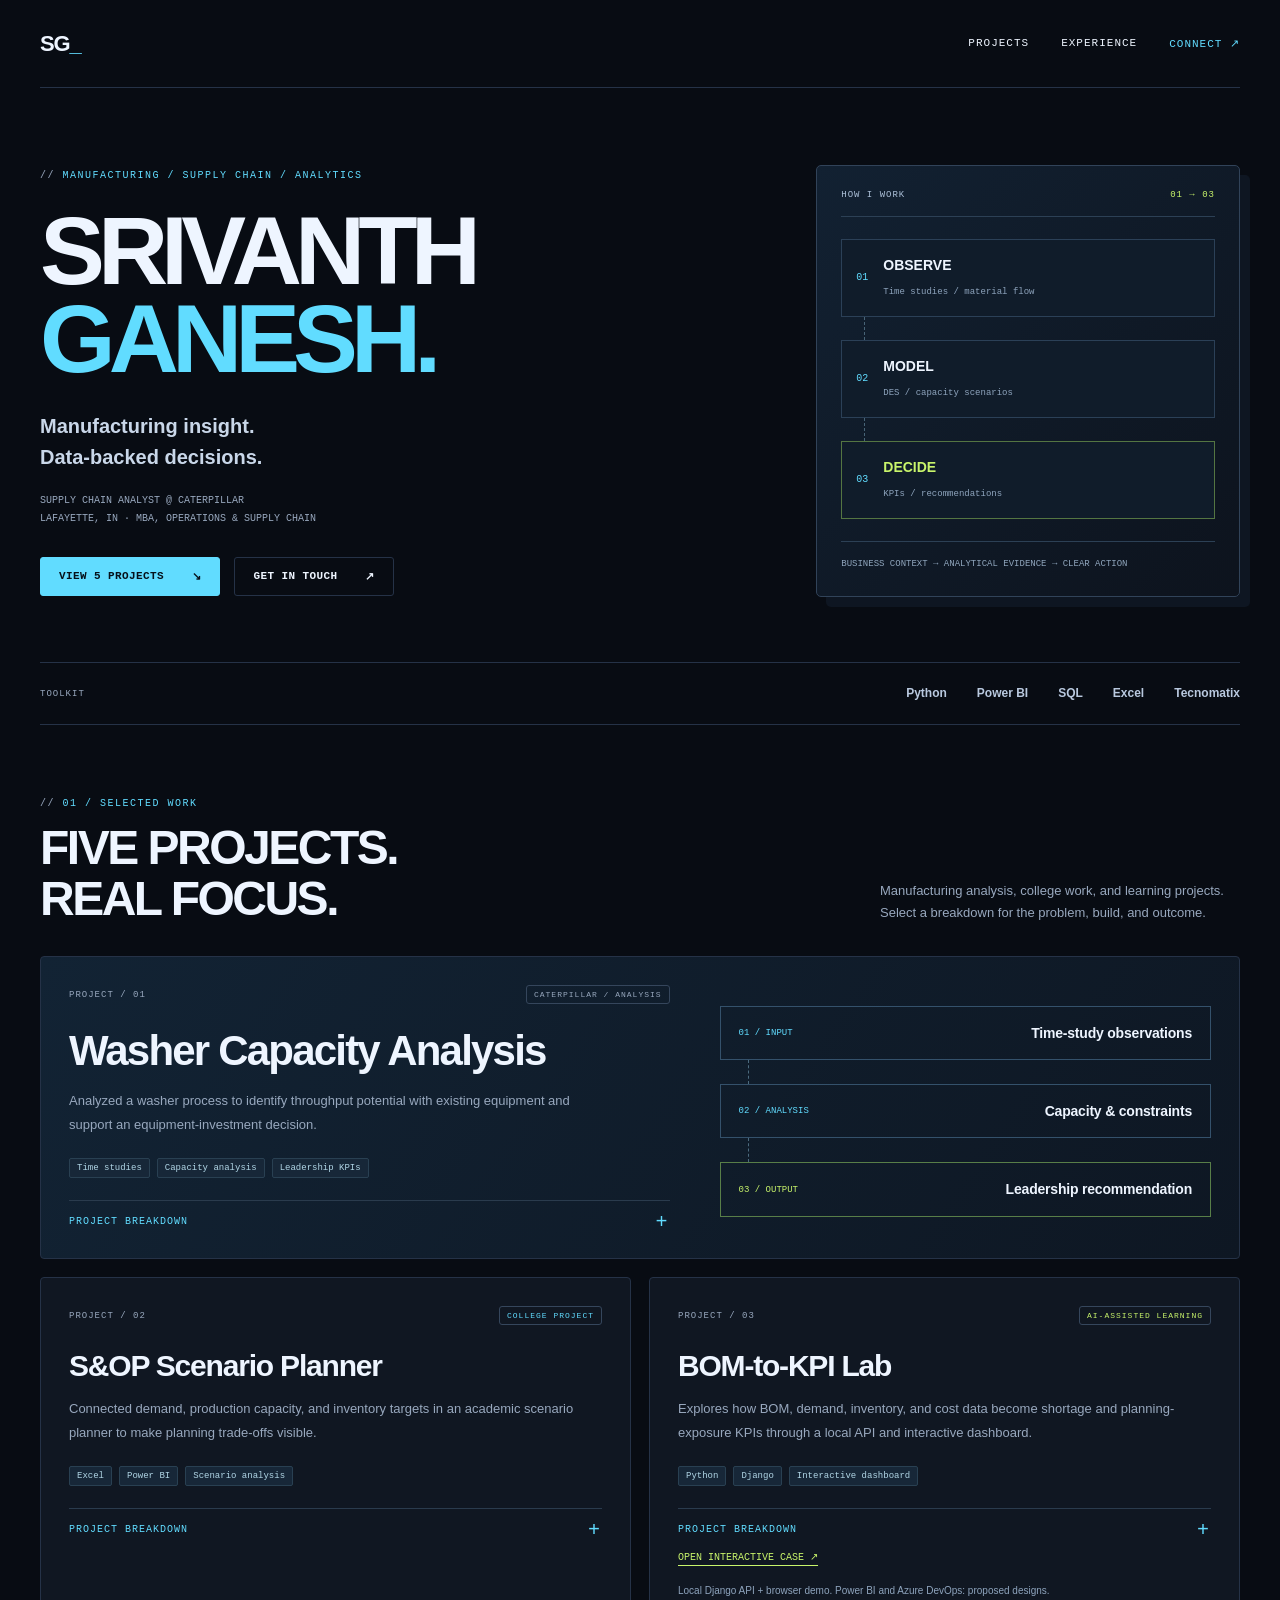
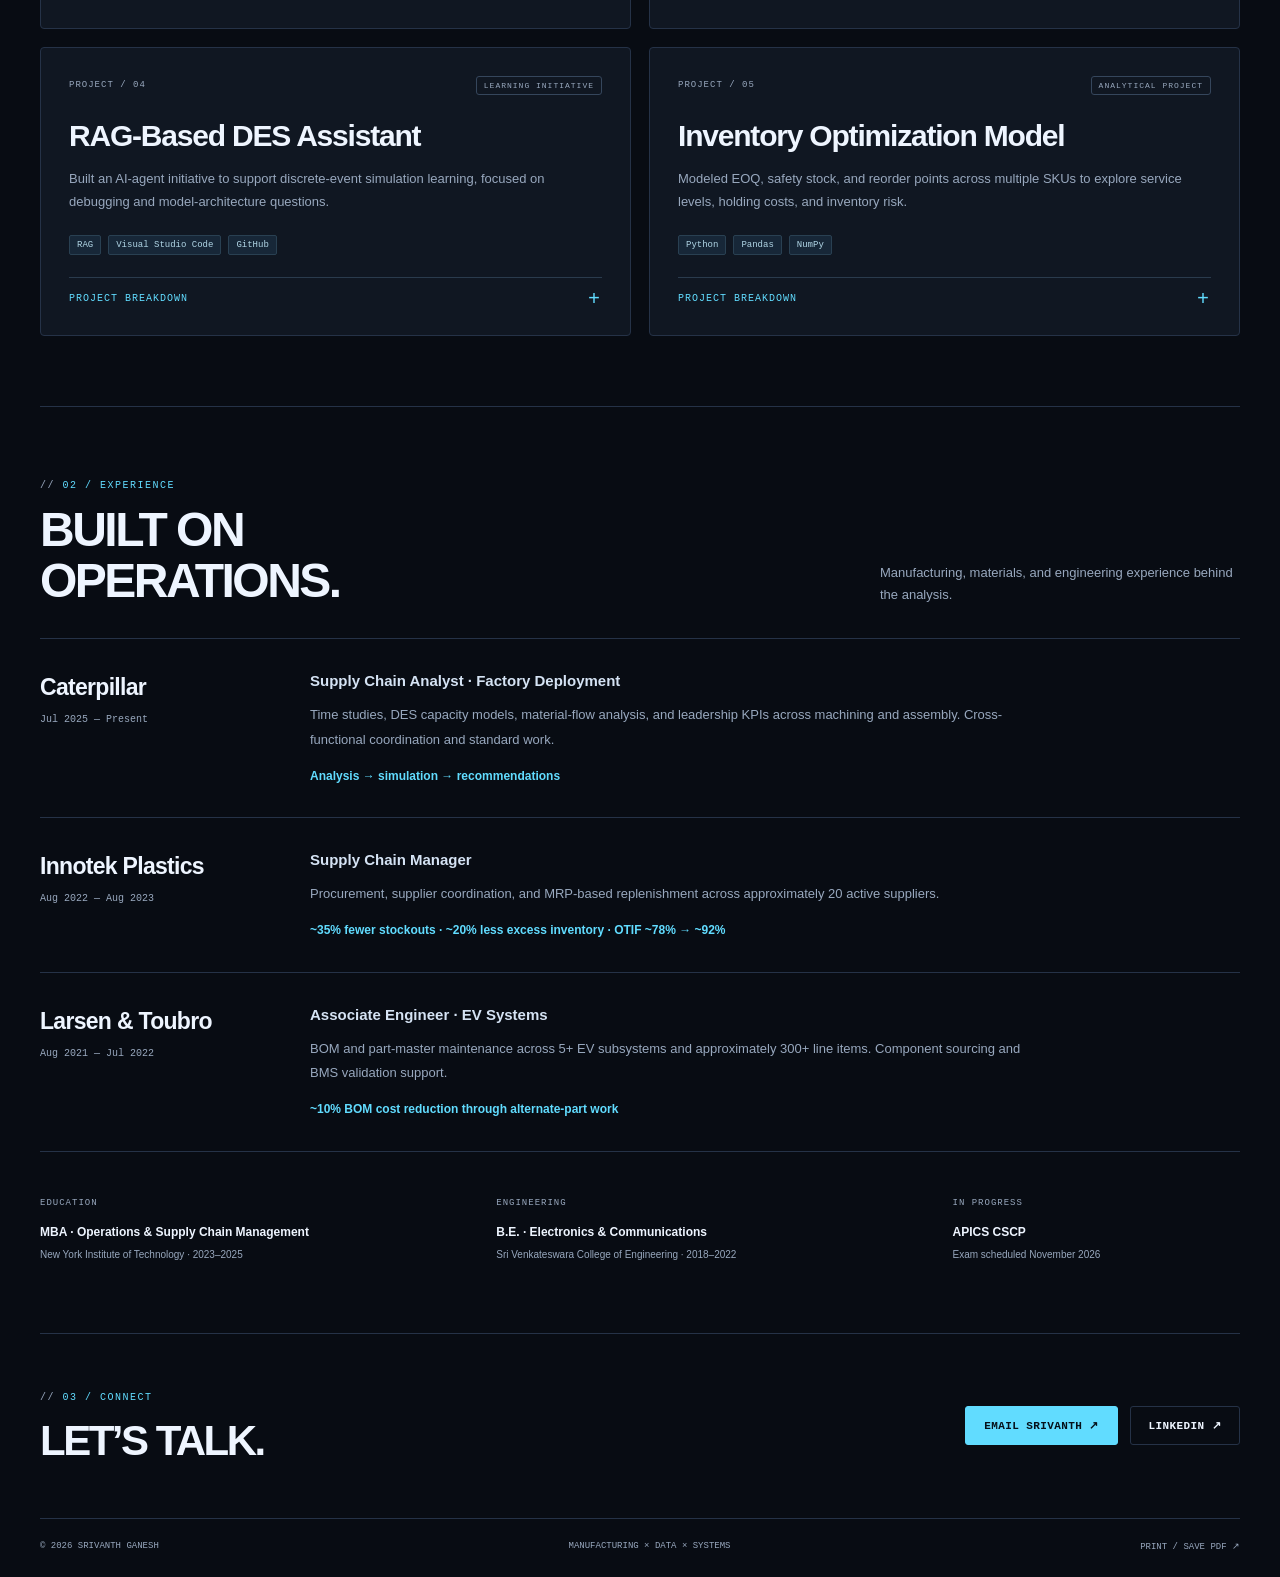
==== commit 46b7f6f5: "Simplify portfolio and add bold technical design" ====
--- a/index.html
+++ b/index.html
@@ -1,35 +1,3 @@
 <!doctype html>
-<html lang="en">
-<head>
-<meta charset="UTF-8"><meta name="viewport" content="width=device-width, initial-scale=1">
-<meta name="description" content="Srivanth Ganesh — manufacturing and supply chain experience, real operational stories, and an educational BOM-to-KPI project.">
-<meta name="theme-color" content="#153e35"><title>Srivanth Ganesh | Supply Chain & Business Analysis</title>
-<link rel="icon" href="favicon.svg" type="image/svg+xml"><link rel="stylesheet" href="styles.css">
-</head>
-<body>
-<a class="skip" href="#main">Skip to content</a>
-<header class="header"><a class="wordmark" href="#" aria-label="Srivanth Ganesh home"><span class="monogram">sg.</span><span>Srivanth Ganesh</span></a><nav aria-label="Main navigation"><a href="#experience">Experience</a><a href="#approach">How I work</a><a href="#projects">Projects</a><a class="nav-contact" href="#contact">Let’s connect <span aria-hidden="true">↗</span></a></nav></header>
-<main id="main">
-<section class="hero wrap">
-<div class="hero-copy"><div class="eyebrow"><span class="dot"></span> MANUFACTURING · SUPPLY CHAIN · ANALYTICS</div><h1>Making complex<br>operations <em>clear.</em></h1><p class="intro">I’m Srivanth. I connect shop-floor realities, supply chain data, and cross-functional teams to make better operational decisions.</p><p class="hero-detail">Supply Chain Analyst at Caterpillar · MBA in Operations & Supply Chain Management · Lafayette, Indiana</p><div class="hero-actions"><a class="button primary" href="#experience">Explore my experience <span aria-hidden="true">↘</span></a><a class="text-link" href="#projects">View projects <span aria-hidden="true">→</span></a></div></div>
-<div class="hero-visual" aria-label="Illustration of connecting manufacturing inputs to a clear operational decision"><div class="visual-top"><span class="small-label">FROM COMPLEXITY TO CLARITY</span><span class="visual-number">01 / 03</span></div><div class="signal-lines" aria-hidden="true"><svg viewBox="0 0 470 250" role="presentation"><defs><pattern id="grid" width="22" height="22" patternUnits="userSpaceOnUse"><circle cx="1" cy="1" r="1" fill="#b5c7bd" opacity=".42"/></pattern></defs><rect width="470" height="250" fill="url(#grid)"/><g fill="none" stroke="#8aab9c" stroke-width="1.5"><path d="M30 45H140L216 125H285"/><path d="M30 125H285"/><path d="M30 205H140L216 125"/><path d="M285 125H340L398 67H450"/><path d="M285 125H450"/><path d="M285 125H340L398 183H450"/></g><g fill="#cfdece" stroke="#153e35" stroke-width="3"><circle cx="65" cy="45" r="7"/><circle cx="95" cy="125" r="7"/><circle cx="65" cy="205" r="7"/></g><rect x="220" y="88" width="74" height="74" rx="18" fill="#d6e2c5"/><path d="M241 125l11 11 22-25" fill="none" stroke="#153e35" stroke-width="4"/><g fill="#d6e2c5"><circle cx="423" cy="67" r="6"/><circle cx="423" cy="125" r="6"/><circle cx="423" cy="183" r="6"/></g></svg></div><div class="visual-caption"><span>Material flow<br><b>Business context</b></span><span>Data & analysis<br><b>Clear decisions</b></span></div><div class="visual-note"><span class="dot light"></span> Understand the process. Validate the data. Align the people.</div></div>
-</section>
-<div class="metric-strip"><div class="wrap metrics"><div><strong>5+ <span>EV subsystems</span></strong><p>BOM & part-master maintenance at L&T</p></div><div><strong>~35% <span>fewer stockouts</span></strong><p>MRP replenishment at Innotek Plastics</p></div><div><strong>~78 → ~92% <span>supplier OTIF</span></strong><p>Supplier tracking & escalation at Innotek</p></div></div></div>
-<section id="experience" class="section wrap"><div class="section-heading"><div><div class="eyebrow">01 / EXPERIENCE IN PRACTICE</div><h2>Real projects.<br>Clear outcomes.</h2></div><p>Explore the situation, my responsibility, the action I took, and the result. These stories connect my manufacturing and supply chain experience to business analysis.</p></div><p class="story-intro">Select a story to read the details. Results describe the work delivered; proposed applications to a product-analysis role are identified separately.</p><div class="experience-stories"><details class="experience-story" id="story-washer-capacity"><summary><span class="story-no">01</span><span class="story-label"><span class="story-name">Washer capacity: an alternative to another machine</span><small>Caterpillar · Process analysis / Decision support</small></span></summary><div class="story-content"><p>Studied a machining washer process and delivered a recommendation identifying throughput potential with existing equipment, giving leadership an evidence-based alternative to consider before another washer.</p><dl class="story-star"><dt>Situation</dt><dd>At Caterpillar, leadership was considering another washer on the machining side to meet throughput needs. I worked on the time-study analysis for that process.</dd><dt>Task</dt><dd>My responsibility was to analyze the capacity question and provide a recommendation based on the existing operation.</dd><dt>Action</dt><dd>I carried out the washer time study and analyzed the throughput opportunity. My broader Caterpillar workflow connects time studies across value streams with discrete-event simulation and leadership KPIs. Across machining and assembly, that work also involves cross-functional reporting, stakeholder alignment, and project coordination. I used that experience to make the capacity finding clear for the decision leadership was considering.</dd><dt>Result</dt><dd>The analysis identified an opportunity to increase throughput without adding another washer. I delivered the analysis and recommendation for leadership to consider.</dd></dl><p class="story-relevance"><b>Connection to business analysis</b><br>In a product-analysis role, I would apply the same sequence: clarify the business problem, understand the current process, examine options and dependencies, and present a decision supported by evidence.</p></div></details><details class="experience-story" id="story-power-bi-reporting"><summary><span class="story-no">02</span><span class="story-label"><span class="story-name">BOM-to-KPI learning case: data, requirements, and reporting</span><small>Portfolio learning project · Power BI / Leadership reporting</small></span></summary><div class="story-content"><p>Prepared an AI-assisted synthetic BOM-to-KPI learning case with a local Django API, interactive dashboard, proposed Power BI measures, and Azure DevOps templates for interview practice.</p><dl class="story-star"><dt>Situation</dt><dd>For interview preparation, I prepared a new portfolio learning case around a manufacturing-data question: how could BOM, demand, inventory, and cost information support planning KPIs? The data is synthetic.</dd><dt>Task</dt><dd>The goal is to demonstrate my approach to connecting a business question with data definitions, a technical design, testable requirements, and a useful KPI view.</dd><dt>Action</dt><dd>With AI assistance, I prepared a local Python/Django API, exported KPI results, and an interactive browser dashboard with scenario controls. I also prepared proposed Power BI query and measure definitions and Azure DevOps-style user stories, acceptance criteria, and workflow templates. The web dashboard is static; the Python API runs locally.</dd><dt>Result</dt><dd>Eight technical tests passed. The base scenario identifies two shortage parts affecting two assemblies and $1,460 of planning exposure. The figure is exposure, not savings; the checks are technical tests rather than business UAT.</dd></dl><p class="story-relevance"><b>Connection to business analysis</b><br>This learning case lets me explain how I would connect a manufacturing need with data definitions, requirements, acceptance criteria, validation, and reporting. In an enterprise data product, I would first learn the approved product, sources, delivery process, and decision owners.</p><p><a class="text-link" href="learning-case.html">Explore the new learning case →</a></p></div></details><details class="experience-story" id="story-bom-master-data"><summary><span class="story-no">03</span><span class="story-label"><span class="story-name">BOM and part-master maintenance for EV systems</span><small>Larsen &amp; Toubro · BOM / Product data</small></span></summary><div class="story-content"><p>Maintained BOMs and part master data across more than five EV subsystems, supporting alternate-part identification that enabled about ten percent BOM cost reduction in engineering.</p><dl class="story-star"><dt>Situation</dt><dd>At Larsen &amp; Toubro, I supported EV systems engineering and supply-chain work involving several subsystems and component suppliers.</dd><dt>Task</dt><dd>I maintained BOMs and part master data for more than five EV subsystems, covering about 300 or more line items, and supported alternate-part identification.</dd><dt>Action</dt><dd>My work combined component-record maintenance with sourcing support for MOSFETs, gate drivers, and passive components. I maintained the BOM and part-master information used in that engineering and sourcing work and identified alternative parts. The work connected product information with component selection and supply-chain decisions rather than treating the BOM as a standalone list.</dd><dt>Result</dt><dd>The BOM and alternate-part work enabled about a 10% BOM cost reduction. My contribution was maintaining the information and identifying alternate parts within that scope.</dd></dl><p class="story-relevance"><b>Connection to business analysis</b><br>This gives me direct manufacturing product-data context for enterprise product analysis. I would build on it by learning the platform&#x27;s data owners, approved definitions, change controls, and downstream dependencies.</p></div></details><details class="experience-story" id="story-mrp-replenishment"><summary><span class="story-no">04</span><span class="story-label"><span class="story-name">MRP replenishment: availability and inventory together</span><small>Innotek Plastics · MRP / Business value</small></span></summary><div class="story-content"><p>Implemented MRP-based replenishment using min/max levels, reorder points, and safety stock, reducing stockouts and excess inventory while balancing material availability with inventory exposure in operations.</p><dl class="story-star"><dt>Situation</dt><dd>At Innotek Plastics, I managed procurement and inventory decisions that supported production continuity. The replenishment work needed to address both stockouts and excess inventory.</dd><dt>Task</dt><dd>I worked to improve material availability through a more structured replenishment approach while also reducing unnecessary inventory exposure.</dd><dt>Action</dt><dd>I implemented MRP-based replenishment using min/max levels, reorder points, and safety stock. In the same operational role, I managed open purchase orders, lead times, and supplier ETAs against production priorities. This linked replenishment settings with the practical timing of incoming materials and production needs. My contribution was implementing the replenishment approach and managing the related supply follow-up.</dd><dt>Result</dt><dd>The work reduced stockouts by about 35% and excess inventory by about 20%, while improving inventory turns.</dd></dl><p class="story-relevance"><b>Connection to business analysis</b><br>In a product-analysis role, this provides MRP and supply-chain context for understanding why product-data quality matters. I would use it to clarify the business impact of a request and the downstream planning decisions affected.</p></div></details><details class="experience-story" id="story-supplier-otif"><summary><span class="story-no">05</span><span class="story-label"><span class="story-name">Supplier OTIF: tracking, reviews, and escalation</span><small>Innotek Plastics · Prioritization / Supplier coordination</small></span></summary><div class="story-content"><p>Managed open purchase orders and supplier commitments through structured tracking, weekly reviews, and escalation, improving supplier OTIF from approximately 78% to 92% within reported scope.</p><dl class="story-star"><dt>Situation</dt><dd>At Innotek, supplier delivery performance affected how incoming materials aligned with production priorities. My procurement responsibilities covered about 20 active suppliers.</dd><dt>Task</dt><dd>I managed open purchase orders, lead times, and ETAs and worked to improve delivery reliability against production needs.</dd><dt>Action</dt><dd>I used structured tracking, weekly supplier reviews, and escalation to follow up on supplier commitments. Production priorities guided the management of open orders and expected arrivals. The work combined day-to-day supply follow-up with recurring reviews, so delivery performance had a consistent management routine. My contribution was the tracking, review, and escalation discipline around those commitments.</dd><dt>Result</dt><dd>Supplier OTIF improved from about 78% to about 92%, a rise of about 14 percentage points.</dd></dl><p class="story-relevance"><b>Connection to business analysis</b><br>In a product-analysis role, I would transfer that coordination discipline into transparent issue ownership, business-impact assessment, follow-up, and stakeholder updates. I would learn the team&#x27;s backlog and support processes rather than equating supplier tracking with software delivery.</p></div></details><details class="experience-story" id="story-quality-corrective-actions"><summary><span class="story-no">06</span><span class="story-label"><span class="story-name">Incoming quality: cross-functional corrective action</span><small>Innotek Plastics · Corrective action / Issue resolution</small></span></summary><div class="story-content"><p>Partnered with Production, Quality, and Engineering on corrective action plans that lowered incoming rejection rate by about 18% within the scope reported on the resume.</p><dl class="story-star"><dt>Situation</dt><dd>At Innotek Plastics, my operations and supply-chain responsibilities included working with other functions on incoming material quality. Production, Quality, and Engineering were involved in the corrective-action work.</dd><dt>Task</dt><dd>My role was to partner with those teams and help drive corrective action plans addressing incoming rejections.</dd><dt>Action</dt><dd>I worked across Production, Quality, and Engineering to progress those plans as part of the supply-chain role. My contribution was the cross-functional partnership supporting corrective action, alongside the procurement and supplier-management responsibilities I held. This is the example I would use to explain how I work across functional boundaries when an operational problem needs a coordinated response.</dd><dt>Result</dt><dd>The corrective-action work lowered the incoming rejection rate by about 18%, as reported in my resume.</dd></dl><p class="story-relevance"><b>Connection to business analysis</b><br>In a product-analysis role, this is a transferable example of coordinating corrective action across teams. For a product incident I would apply the team&#x27;s process to gather evidence, assess impact, coordinate investigation, communicate progress, and validate the resolution.</p></div></details><details class="experience-story" id="story-bms-validation"><summary><span class="story-no">07</span><span class="story-label"><span class="story-name">BMS engineering validation: test plans and waveform evidence</span><small>Larsen &amp; Toubro · Engineering validation / Test evidence</small></span></summary><div class="story-content"><p>Supported battery-management validation of overcurrent, overvoltage, and thermal protection using bench test plans and oscilloscope-based waveform analysis, contributing engineering test evidence within the validation process.</p><dl class="story-star"><dt>Situation</dt><dd>At Larsen &amp; Toubro, I worked in EV systems engineering and supply-chain support. Part of that role involved supporting battery-management-system validation for protection behavior.</dd><dt>Task</dt><dd>I supported validation covering overcurrent, overvoltage, and thermal protection through bench test plans and oscilloscope-based waveform analysis.</dd><dt>Action</dt><dd>I worked with bench test plans and waveform analysis to support the assessment of protection behavior under test. My contribution was in the engineering validation work and the analysis used to assess those functions. This is a useful example of working with test plans and technical evidence rather than relying only on a general statement that a system works.</dd><dt>Result</dt><dd>I contributed engineering validation support for BMS protection behavior through bench test plans and waveform analysis.</dd></dl><p class="story-relevance"><b>Connection to business analysis</b><br>The transferable skill is working from expected behavior to test evidence. For product UAT, I would learn the team&#x27;s process for linking approved requirements to scenarios, results, defect retests, and authorized business sign-off.</p></div></details><details class="experience-story" id="story-standard-work"><summary><span class="story-no">08</span><span class="story-label"><span class="story-name">Standard work and factory-validation support</span><small>Caterpillar · SOPs / Process documentation</small></span></summary><div class="story-content"><p>Defined and refreshed standard work and SOPs, alongside 3D factory-validation support reviewing layouts, buffers, staging, material paths, and operator movement against throughput targets at Caterpillar.</p><dl class="story-star"><dt>Situation</dt><dd>At Caterpillar, my factory-deployment work included process variation, cycle-time consistency, and how work and materials moved through stations.</dd><dt>Task</dt><dd>I helped define and refresh standard work and SOPs and supported 3D factory validation against throughput targets.</dd><dt>Action</dt><dd>My factory-validation support included reviewing station layouts, buffers, staging areas, material paths, and operator movement. Alongside that work, I defined and refreshed standard work and SOPs aimed at reducing process variation and improving cycle-time consistency. My broader role also included cross-functional improvement coordination from analysis into implementation planning. The connection was between the operational process being studied and the documentation supporting consistent execution.</dd><dt>Result</dt><dd>I delivered standard-work and SOP updates and supported factory validation against throughput targets.</dd></dl><p class="story-relevance"><b>Connection to business analysis</b><br>In a product-analysis role, I would build on that documentation experience to maintain clear process guidance and support knowledge transfer. I would learn the users&#x27; needs and the team&#x27;s review process before developing product-specific training or release content.</p></div></details><details class="experience-story" id="story-rag-des-assistant"><summary><span class="story-no">09</span><span class="story-label"><span class="story-name">RAG-based DES learning assistant</span><small>DES learning initiative · DES / RAG / Learning initiative</small></span></summary><div class="story-content"><p>Built a RAG-based AI agent intended to assist with DES debugging and architecture while learning simulation, using Visual Studio Code and GitHub as development tools.</p><dl class="story-star"><dt>Situation</dt><dd>While learning discrete-event simulation, I wanted additional support with simulation debugging and architecture questions. It was a new area for me, and I wanted to build capability around the work.</dd><dt>Task</dt><dd>I set out to build an AI agent focused on helping me solve and build DES models as I learned.</dd><dt>Action</dt><dd>I built a RAG-based agent intended to assist with DES debugging and architecture, using Visual Studio Code and GitHub as development tools. The initiative connected a learning need with an attempt to build a practical supporting tool. It is work I am proud of because I took initiative in a new technical area.</dd><dt>Result</dt><dd>The output was an AI-agent project focused on helping me work through DES debugging and architecture questions as I learned simulation.</dd></dl><p class="story-relevance"><b>Connection to business analysis</b><br>In a product-analysis role, this shows initiative in learning a new domain and connecting a tool to a specific user need. I would apply the same curiosity while following the product&#x27;s security, data-use, and delivery standards.</p></div></details><details class="experience-story" id="story-college-sop-planner"><summary><span class="story-no">10</span><span class="story-label"><span class="story-name">College S&amp;OP planner: demand, capacity, and inventory</span><small>College project · Excel / Power BI</small></span></summary><div class="story-content"><p>Built an Excel and Power BI S&amp;OP scenario planner as a college project, comparing demand, capacity, and inventory targets to understand practical planning trade-offs.</p><dl class="story-star"><dt>Situation</dt><dd>As part of a college project, I worked on a sales and operations planning scenario: how to bring demand, production capacity, and inventory targets into one view.</dd><dt>Task</dt><dd>My task was to build a scenario planner that made the relationships between those inputs easier to understand.</dd><dt>Action</dt><dd>I used Excel and Power BI to reconcile the demand plan, available capacity, and inventory targets. I organized the project around comparing planning scenarios and the trade-offs between customer demand, production limits, and stock targets. This was an academic project rather than a deployed employer dashboard.</dd><dt>Result</dt><dd>The output was an Excel and Power BI S&amp;OP scenario planner. It demonstrated how a shared planning view could make trade-offs clearer; I do not attribute real company savings or adoption results to it.</dd></dl><p class="story-relevance"><b>Connection to business analysis</b><br>For a product-analysis role, I would bring that practice in making planning inputs and trade-offs visible, then learn the team’s approved data sources, metric definitions, requirements process, and decision owners.</p></div></details></div></section><section id="approach" class="approach-section"><div class="section wrap"><div class="section-heading"><div><div class="eyebrow">02 / APPROACH TO BUSINESS ANALYSIS</div><h2>From operational insight<br>to product delivery.</h2></div><p>The experience above is my foundation. Here is how I would apply it to requirements, change coordination, user support, validation, and adoption.</p></div><div class="approach-list"><article class="approach-item"><h3>Requirements and process analysis</h3><p><strong>RELEVANT EXPERIENCE</strong>At Caterpillar, I use time studies, material-flow analysis, and discrete-event simulation to understand manufacturing constraints and compare improvement opportunities. The washer analysis delivered a recommendation on throughput potential with existing equipment. I translate operational analysis into leadership KPIs to support decisions.</p><p><strong>HOW I WOULD APPLY IT</strong>I would facilitate discovery, map current and future processes, document functional and non-functional requirements, and link acceptance criteria and validation evidence to the business need. My new synthetic-data learning case illustrates this approach; it is separate from employer experience and does not represent completed software delivery.</p><div class="story-links"><a href="#story-washer-capacity">Washer capacity</a><a href="#story-power-bi-reporting">BOM-to-KPI learning case</a><a href="#story-bom-master-data">BOM and part-master maintenance for EV systems</a><a href="#story-standard-work">Standard work and factory-validation support</a></div></article><article class="approach-item"><h3>Backlog prioritization and change coordination</h3><p><strong>RELEVANT EXPERIENCE</strong>My materials-planning and supplier work involved balancing production priorities, lead times, inventory, and supply risk. Caterpillar projects added cross-functional alignment on operational requirements, risks, and timing.</p><p><strong>HOW I WOULD APPLY IT</strong>I would partner with the Product Owner to clarify enhancement requests, assess value and dependencies, record change decisions, and prepare work for backlog refinement and delivery planning.</p><div class="story-links"><a href="#story-washer-capacity">Washer capacity</a><a href="#story-mrp-replenishment">MRP replenishment</a><a href="#story-supplier-otif">Supplier OTIF</a></div></article><article class="approach-item"><h3>Functional support and root-cause coordination</h3><p><strong>RELEVANT EXPERIENCE</strong>I used structured supplier tracking, weekly reviews, escalation, and cross-functional corrective actions to address delivery and quality problems.</p><p><strong>HOW I WOULD APPLY IT</strong>I would document user impact and reproducible issue details, coordinate with IT and technology partners, communicate progress, and verify the business scenario after resolution.</p><div class="story-links"><a href="#story-bom-master-data">BOM and part-master maintenance for EV systems</a><a href="#story-supplier-otif">Supplier OTIF</a><a href="#story-quality-corrective-actions">Incoming quality</a></div></article><article class="approach-item"><h3>Validation, UAT, and release readiness</h3><p><strong>RELEVANT EXPERIENCE</strong>I supported EV BMS validation through bench test plans and waveform analysis. I also supported manufacturing implementation planning through operational analysis.</p><p><strong>HOW I WOULD APPLY IT</strong>I would coordinate UAT scenarios, users, test data, schedules, and exit criteria; link results to requirements; track defects and retesting; and support business sign-off and release readiness.</p><div class="story-links"><a href="#story-washer-capacity">Washer capacity</a><a href="#story-bms-validation">BMS engineering validation</a><a href="#story-standard-work">Standard work and factory-validation support</a></div></article><article class="approach-item"><h3>Stakeholder reporting, adoption, and governance</h3><p><strong>RELEVANT EXPERIENCE</strong>I communicate time-study and DES findings through operational KPIs for leadership, coordinate operational stakeholders, and define and refresh standard work and SOPs.</p><p><strong>HOW I WOULD APPLY IT</strong>I would use concise status reporting, decision and action logs, practical user guidance, and knowledge transfer to support transparency and adoption, while following established governance, security, and data-access standards. Power BI dashboard design and application-user guidance in my learning case are new practice artifacts, not completed employer dashboards or delivered user training.</p><div class="story-links"><a href="#story-washer-capacity">Washer capacity</a><a href="#story-power-bi-reporting">BOM-to-KPI learning case</a><a href="#story-supplier-otif">Supplier OTIF</a><a href="#story-standard-work">Standard work and factory-validation support</a></div></article></div><p class="approach-note">These are proposed ways of working in a product-analysis role. I would adapt them to the team’s data model, tools, decision rights, delivery process, and governance.</p></div></section><section id="capabilities" class="section wrap"><div class="section-heading"><div><div class="eyebrow">03 / CAPABILITIES</div><h2>Business context.<br>Practical tools.</h2></div><p>My background brings engineering detail and supply chain context to analysis, documentation, and cross-functional decision-making.</p></div><div class="capability-grid"><div><span class="cap-number">01</span><h3>Manufacturing & materials</h3><p>Material-flow analysis, MRP replenishment, inventory policy, capacity scenarios, supplier performance, BOM and part-master data.</p><div class="tags"><span>MRP</span><span>BOM</span><span>OTIF</span><span>Standard work</span></div></div><div><span class="cap-number">02</span><h3>Analytics & modeling</h3><p>Data preparation, operational KPIs, inventory optimization, forecasting, and discrete-event simulation.</p><div class="tags"><span>SQL</span><span>Python</span><span>Power BI</span><span>Tableau</span><span>Excel</span><span>Tecnomatix</span></div></div><div><span class="cap-number">03</span><h3>Stakeholder alignment</h3><p>Aligning requirements, risks, timelines, and operational impact across teams; maintaining SOPs and communicating data-backed recommendations.</p><div class="tags"><span>Process analysis</span><span>Documentation</span><span>Cross-functional delivery</span></div></div></div>
-<div class="projects" id="projects"><div><h3>Analytical projects explained simply</h3><p>A simple explanation of the problem, my contribution, and the purpose of each project.</p></div><div class="project-list">
-
-
-<details><summary>End-to-end supply chain dashboard <span>SQL · Tableau</span></summary><div class="project-explanation"><p><strong>What it does:</strong> Brings purchasing, inventory, and supplier information together so a planner can see where supply may fall short of production needs.</p><p><strong>What I did:</strong> Built a SQL and Tableau dashboard combining open purchase orders, supplier lead times, on-hand inventory, on-time and in-full delivery performance, and shortage risk in one view.</p><p><strong>Why it matters:</strong> It connects information that planning and procurement teams need to review together, helping them understand supply issues and decide where to focus their attention.</p></div></details>
-<details><summary>Inventory optimization model <span>Python · Pandas · NumPy</span></summary><div class="project-explanation"><p><strong>What it does:</strong> Explores how much stock to order and when to reorder across a catalog of products, while balancing availability and inventory cost.</p><p><strong>What I did:</strong> Built a Python model using Pandas and NumPy to calculate economic order quantities, safety stock, and reorder points. I simulated policy changes to examine their effect on total supply chain cost.</p><p><strong>Why it matters:</strong> It makes the trade-off between service levels, holding costs, and obsolete-stock risk easier to evaluate before changing an inventory policy.</p></div></details>
-<details><summary>Demand forecasting &amp; MRP simulation <span>Python</span></summary><div class="project-explanation"><p><strong>What it does:</strong> Connects a demand forecast to a materials plan, showing how changes in demand or supplier timing can affect planned orders and stock coverage. MRP means material requirements planning.</p><p><strong>What I did:</strong> Built moving-average and exponential-smoothing forecasts in Python and linked them to an MRP simulation. I evaluated planned orders, coverage, and sensitivity to lead times and supplier reliability.</p><p><strong>Why it matters:</strong> It helps explain how forecasting assumptions flow into purchasing and replenishment decisions, making planning trade-offs easier to discuss.</p></div></details>
-<details><summary>Supplier segmentation &amp; risk scoring <span>Segmentation · Risk analysis</span></summary><div class="project-explanation"><p><strong>What it does:</strong> Groups suppliers by their business importance and supply risk, helping identify which relationships need closer attention.</p><p><strong>What I did:</strong> Built a supplier-segmentation and risk-scoring model using spend, part criticality, lead time, on-time and in-full delivery performance, and reliance on a single source. I used a Kraljic-style approach to organize the supplier portfolio.</p><p><strong>Why it matters:</strong> The model provides a structured basis for prioritizing strategic sourcing and risk-mitigation actions, rather than treating every supplier as equally critical.</p></div></details>
-<details><summary>Bullwhip effect simulation <span>Python</span></summary><div class="project-explanation"><p><strong>What it does:</strong> Shows how a change in customer demand can create larger order swings as information moves from a retailer to a distributor and then to a manufacturer. This is the bullwhip effect.</p><p><strong>What I did:</strong> Built a Python simulation covering those three supply chain stages. I tested information-sharing policies to explore ways to reduce demand variation and inventory swings.</p><p><strong>Why it matters:</strong> It helps explain why teams need a shared view of demand when making ordering and inventory decisions.</p></div></details>
-<details><summary>S&amp;OP scenario planner <span>College project · Excel · Power BI</span></summary><div class="project-explanation"><p><strong>What it does:</strong> Puts expected demand, production capacity, and inventory targets into one planning view. S&amp;OP means sales and operations planning: bringing teams together around an achievable plan.</p><p><strong>What I did:</strong> For a college project, I built an Excel and Power BI scenario planner to compare demand, capacity, and inventory targets.</p><p><strong>Why it matters:</strong> The academic project demonstrates how a common planning view could support discussion of trade-offs when demand, capacity, and inventory targets do not align.</p></div></details>
-<details><summary>Process improvement &amp; line balancing <span>Time studies · Material-flow analysis</span></summary><div class="project-explanation"><p><strong>What it does:</strong> Examines how tasks and materials move through a production process to find uneven workloads, waiting time, and interruptions to replenishment.</p><p><strong>What I did:</strong> Analyzed cycle times, resource utilization, and material flow. I used the findings to recommend changes to the layout and allocation of work across the process.</p><p><strong>Why it matters:</strong> The study addressed idle time and replenishment consistency, connecting detailed observations of the process to practical improvements in how work is organized and materials are supplied.</p></div></details>
-</div></div>
-<div class="education"><div><span class="small-label">EDUCATION</span><h3>MBA, Operations & Supply Chain Management</h3><p>New York Institute of Technology · 2023–2025</p></div><div><span class="small-label">ENGINEERING FOUNDATION</span><h3>B.E., Electronics & Communications Engineering</h3><p>Sri Venkateswara College of Engineering · 2018–2022</p></div><div><span class="small-label">CONTINUING DEVELOPMENT</span><h3>APICS CSCP in progress</h3><p>Exam scheduled November 2026</p></div></div>
-</section>
-<section id="contact" class="contact-section"><div class="wrap contact-inner"><div><div class="eyebrow">LET’S CONNECT</div><h2>Better decisions start<br>with a conversation.</h2><p>Manufacturing context. Analytical curiosity. A practical approach to solving problems.</p></div><div class="contact-links"><a href="mailto:srivanth2341@gmail.com">Email Srivanth <span aria-hidden="true">↗</span><small>srivanth2341@gmail.com</small></a><a href="https://www.linkedin.com/in/srivanth-ganesh" target="_blank" rel="noopener">Connect on LinkedIn <span aria-hidden="true">↗</span></a><button id="print-portfolio">Print / save portfolio <span aria-hidden="true">↗</span></button></div></div></section>
-</main><footer class="wrap footer"><span>© 2026 Srivanth Ganesh</span><span>Experience summarized from my resume and project descriptions · October 2026</span><a href="#">Back to top ↑</a></footer>
-<script src="app.js"></script>
-</body></html>
+<html lang="en"><head><meta charset="UTF-8"><meta name="viewport" content="width=device-width, initial-scale=1"><meta name="description" content="Srivanth Ganesh — supply chain analyst at Caterpillar. Five selected projects across manufacturing simulation, Power BI, Python, and applied analytics."><meta name="theme-color" content="#080c13"><title>Srivanth Ganesh | Manufacturing + Data</title><link rel="icon" href="favicon.svg" type="image/svg+xml"><link rel="stylesheet" href="portfolio.css"></head>
+<body><a class="skip" href="#main">Skip to content</a><div class="wrap"><header class="site-nav"><a class="brand" href="#" aria-label="Srivanth Ganesh home">SG<span>_</span></a><nav aria-label="Main navigation"><a href="#projects">Projects</a><a href="#experience">Experience</a><a class="nav-connect" href="#contact">Connect ↗</a></nav></header><main id="main"><section class="hero"><div><div class="eyebrow">Manufacturing / Supply Chain / Analytics</div><h1>SRIVANTH<br><span>GANESH.</span></h1><p class="hero-intro">Manufacturing insight.<br>Data-backed decisions.</p><p class="hero-meta">SUPPLY CHAIN ANALYST @ CATERPILLAR<br>LAFAYETTE, IN · MBA, OPERATIONS & SUPPLY CHAIN</p><div class="hero-actions"><a class="button primary" href="#projects">View 5 projects <span aria-hidden="true">↘</span></a><a class="button" href="mailto:srivanth2341@gmail.com">Get in touch <span aria-hidden="true">↗</span></a></div></div><aside class="pipeline" aria-label="My operational analysis workflow"><div class="pipeline-head"><span>HOW I WORK</span><b>01 → 03</b></div><div class="pipeline-content"><div class="flow-node"><span class="node-index">01</span><div><b>OBSERVE</b><small>Time studies / material flow</small></div></div><div class="flow-connector"></div><div class="flow-node"><span class="node-index">02</span><div><b>MODEL</b><small>DES / capacity scenarios</small></div></div><div class="flow-connector"></div><div class="flow-node"><span class="node-index">03</span><div><b>DECIDE</b><small>KPIs / recommendations</small></div></div></div><div class="pipeline-foot">BUSINESS CONTEXT → ANALYTICAL EVIDENCE → CLEAR ACTION</div></aside></section><div class="tool-strip" aria-label="Tools"><span>TOOLKIT</span><b>Python</b><b>Power BI</b><b>SQL</b><b>Excel</b><b>Tecnomatix</b></div><section class="section" id="projects"><div class="section-heading"><div><div class="eyebrow">01 / Selected work</div><h2>FIVE PROJECTS.<br>REAL FOCUS.</h2></div><p>Manufacturing analysis, college work, and learning projects. Select a breakdown for the problem, build, and outcome.</p></div><div class="projects-grid"><article class="project featured" id="story-washer-capacity"><div><div class="project-top"><span>PROJECT / 01</span><span class="type ">Caterpillar / analysis</span></div><h3>Washer Capacity Analysis</h3><p class="description">Analyzed a washer process to identify throughput potential with existing equipment and support an equipment-investment decision.</p><div class="tags"><span>Time studies</span><span>Capacity analysis</span><span>Leadership KPIs</span></div><details><summary>Project breakdown</summary><div class="project-detail"><p><strong>Problem →</strong> Leadership was considering another washer to meet throughput needs.</p><p><strong>Build →</strong> Conducted time-study analysis and translated capacity findings into a leadership recommendation.</p><p><strong>Outcome →</strong> Delivered a recommendation identifying throughput potential with the existing washer.</p></div></details></div><div class="feature-visual" aria-label="Washer project workflow"><div class="feature-step"><span>01 / INPUT</span><b>Time-study observations</b></div><div class="feature-arrow"></div><div class="feature-step"><span>02 / ANALYSIS</span><b>Capacity & constraints</b></div><div class="feature-arrow"></div><div class="feature-step"><span>03 / OUTPUT</span><b>Leadership recommendation</b></div></div></article><article class="project " id="story-college-sop-planner"><div><div class="project-top"><span>PROJECT / 02</span><span class="type academic">College project</span></div><h3>S&amp;OP Scenario Planner</h3><p class="description">Connected demand, production capacity, and inventory targets in an academic scenario planner to make planning trade-offs visible.</p><div class="tags"><span>Excel</span><span>Power BI</span><span>Scenario analysis</span></div><details><summary>Project breakdown</summary><div class="project-detail"><p><strong>Problem →</strong> Compare demand needs with production limits and inventory targets.</p><p><strong>Build →</strong> Used Excel and Power BI to organize planning inputs and compare scenarios.</p><p><strong>Outcome →</strong> Delivered a college scenario planner demonstrating planning trade-offs and decision support.</p></div></details></div></article><article class="project " id="story-power-bi-reporting"><div><div class="project-top"><span>PROJECT / 03</span><span class="type learning">AI-assisted learning</span></div><h3>BOM-to-KPI Lab</h3><p class="description">Explores how BOM, demand, inventory, and cost data become shortage and planning-exposure KPIs through a local API and interactive dashboard.</p><div class="tags"><span>Python</span><span>Django</span><span>Interactive dashboard</span></div><details><summary>Project breakdown</summary><div class="project-detail"><p><strong>Problem →</strong> Turn synthetic BOM, demand, stock, and cost data into planning signals.</p><p><strong>Build →</strong> AI-assisted local Python/Django API and static dashboard; proposed Power BI measures and Azure DevOps templates.</p><p><strong>Outcome →</strong> Eight technical tests passed; base-case synthetic planning exposure: $1,460.</p></div></details><a class="case-link" href="learning-case.html">OPEN INTERACTIVE CASE ↗</a><p class="scope">Local Django API + browser demo. Power BI and Azure DevOps: proposed designs.</p></div></article><article class="project " id="story-rag-des-assistant"><div><div class="project-top"><span>PROJECT / 04</span><span class="type ">Learning initiative</span></div><h3>RAG-Based DES Assistant</h3><p class="description">Built an AI-agent initiative to support discrete-event simulation learning, focused on debugging and model-architecture questions.</p><div class="tags"><span>RAG</span><span>Visual Studio Code</span><span>GitHub</span></div><details><summary>Project breakdown</summary><div class="project-detail"><p><strong>Problem →</strong> Develop capability in discrete-event simulation while working through debugging and architecture questions.</p><p><strong>Build →</strong> Created a RAG-based agent initiative using Visual Studio Code and GitHub.</p><p><strong>Outcome →</strong> Created a DES-focused learning assistant for debugging and architecture questions.</p></div></details></div></article><article class="project " id="story-inventory-optimization"><div><div class="project-top"><span>PROJECT / 05</span><span class="type ">Analytical project</span></div><h3>Inventory Optimization Model</h3><p class="description">Modeled EOQ, safety stock, and reorder points across multiple SKUs to explore service levels, holding costs, and inventory risk.</p><div class="tags"><span>Python</span><span>Pandas</span><span>NumPy</span></div><details><summary>Project breakdown</summary><div class="project-detail"><p><strong>Problem →</strong> Balance service levels, holding costs, and obsolete-inventory risk across a multi-SKU catalog.</p><p><strong>Build →</strong> Used Python, Pandas, and NumPy to model EOQ, safety stock, and reorder points.</p><p><strong>Outcome →</strong> Simulated inventory-policy changes to compare their effect on total supply chain cost.</p></div></details></div></article></div></section><section class="section section-experience" id="experience"><div class="section-heading"><div><div class="eyebrow">02 / Experience</div><h2>BUILT ON<br>OPERATIONS.</h2></div><p>Manufacturing, materials, and engineering experience behind the analysis.</p></div><div class="experience-list"><article class="job"><div><h3>Caterpillar</h3><p class="date">Jul 2025 — Present</p></div><div><div class="role">Supply Chain Analyst · Factory Deployment</div><p>Time studies, DES capacity models, material-flow analysis, and leadership KPIs across machining and assembly. Cross-functional coordination and standard work.</p><p class="result">Analysis → simulation → recommendations</p></div></article><article class="job"><div><h3>Innotek Plastics</h3><p class="date">Aug 2022 — Aug 2023</p></div><div><div class="role">Supply Chain Manager</div><p>Procurement, supplier coordination, and MRP-based replenishment across approximately 20 active suppliers.</p><p class="result">~35% fewer stockouts · ~20% less excess inventory · OTIF ~78% → ~92%</p></div></article><article class="job"><div><h3>Larsen &amp; Toubro</h3><p class="date">Aug 2021 — Jul 2022</p></div><div><div class="role">Associate Engineer · EV Systems</div><p>BOM and part-master maintenance across 5+ EV subsystems and approximately 300+ line items. Component sourcing and BMS validation support.</p><p class="result">~10% BOM cost reduction through alternate-part work</p></div></article></div><div class="education"><div><span>EDUCATION</span><h3>MBA · Operations & Supply Chain Management</h3><p>New York Institute of Technology · 2023–2025</p></div><div><span>ENGINEERING</span><h3>B.E. · Electronics & Communications</h3><p>Sri Venkateswara College of Engineering · 2018–2022</p></div><div><span>IN PROGRESS</span><h3>APICS CSCP</h3><p>Exam scheduled November 2026</p></div></div></section><section class="contact" id="contact"><div><div class="eyebrow">03 / Connect</div><h2>LET’S TALK.</h2></div><div class="contact-links"><a class="button primary" href="mailto:srivanth2341@gmail.com">Email Srivanth ↗</a><a class="button" href="https://www.linkedin.com/in/srivanth-ganesh" target="_blank" rel="noopener">LinkedIn ↗</a></div></section></main><footer class="footer"><span>© 2026 SRIVANTH GANESH</span><span>MANUFACTURING × DATA × SYSTEMS</span><button type="button" id="print-portfolio">PRINT / SAVE PDF ↗</button></footer></div><script src="app.js"></script></body></html>
--- a/portfolio.css
+++ b/portfolio.css
@@ -0,0 +1,3 @@
+
+:root{--bg:#080c13;--panel:#101722;--panel2:#131e2c;--line:#253247;--text:#eef5ff;--muted:#98a8be;--cyan:#61dcff;--lime:#c9f56b;--sans:Arial,Helvetica,sans-serif;--mono:Consolas,"Courier New",monospace}*{box-sizing:border-box}html{scroll-behavior:smooth;scroll-padding-top:35px}body{margin:0;background:var(--bg);color:var(--text);font:16px/1.6 var(--sans)}a{color:inherit;text-decoration:none}button{font:inherit;cursor:pointer}a:focus-visible,button:focus-visible,summary:focus-visible{outline:3px solid var(--cyan);outline-offset:5px}h1,h2,h3,p{margin:0}p{color:var(--muted)}.wrap{width:min(1220px,calc(100% - 80px));margin:auto}.site-nav{height:88px;border-bottom:1px solid var(--line);display:flex;align-items:center;justify-content:space-between;gap:30px}.brand{font-size:22px;font-weight:900;letter-spacing:-1.2px}.brand span{color:var(--cyan)}.site-nav nav{display:flex;gap:32px;font:11px var(--mono);text-transform:uppercase;letter-spacing:1px}.site-nav nav a:hover{color:var(--cyan)}.nav-connect{color:var(--cyan)}.hero{display:grid;grid-template-columns:1.5fr .9fr;gap:70px;align-items:center;padding:77px 0 65px}.eyebrow{font:10px/1.8 var(--mono);letter-spacing:1.5px;color:var(--cyan);text-transform:uppercase;margin-bottom:22px}.eyebrow::before{content:'// ';color:var(--muted)}h1{font-size:clamp(68px,7.6vw,108px);font-weight:900;line-height:.91;letter-spacing:-7px;margin-bottom:27px}h1 span{color:var(--cyan)}.hero-intro{font-size:20px;line-height:1.55;max-width:600px;font-weight:600;color:#c9d7e9}.hero-meta{font:10px/1.8 var(--mono);color:var(--muted);margin-top:19px}.hero-actions{display:flex;gap:14px;align-items:center;margin-top:29px}.button{padding:12px 18px;font:700 11px var(--mono);text-transform:uppercase;letter-spacing:.4px;border:1px solid var(--line);display:inline-flex;gap:28px;align-items:center;background:transparent;color:var(--text);border-radius:3px}.button.primary{background:var(--cyan);border-color:var(--cyan);color:#06111a}.button:hover{border-color:var(--cyan)}.pipeline{border:1px solid #314359;background:linear-gradient(135deg,#122132,#0d131d);padding:24px;border-radius:5px;box-shadow:10px 10px 0 #0e1622;position:relative}.pipeline-head{font:9px var(--mono);letter-spacing:1px;color:#adc1d9;display:flex;justify-content:space-between;border-bottom:1px solid #2c4055;padding-bottom:16px}.pipeline-head b{color:var(--lime);font-weight:500}.pipeline-content{padding:22px 0}.flow-node{display:flex;align-items:center;gap:15px;padding:14px;border:1px solid #2b4057;background:#101c2a}.node-index{font:10px var(--mono);color:var(--cyan)}.flow-node b{font-size:14px;display:block}.flow-node small{font:9px var(--mono);color:#8ea4bd}.flow-connector{height:23px;border-left:1px dashed #486477;margin-left:23px}.flow-node:last-child{border-color:#547542}.flow-node:last-child b{color:var(--lime)}.pipeline-foot{font:9px/1.7 var(--mono);color:#90a6bd;border-top:1px solid #2c4055;padding-top:15px}.tool-strip{border-top:1px solid var(--line);border-bottom:1px solid var(--line);display:flex;align-items:center;gap:30px;padding:21px 0;flex-wrap:wrap}.tool-strip>span{font:9px var(--mono);color:var(--muted);letter-spacing:1px;margin-right:auto}.tool-strip b{font-size:12px;font-weight:600;color:#b9c9df}.section{padding:70px 0}.section-heading{display:flex;align-items:end;justify-content:space-between;gap:35px;margin-bottom:32px}.section-heading .eyebrow{margin-bottom:10px}h2{font-size:48px;font-weight:900;letter-spacing:-2.5px;line-height:1.05}.section-heading>p{max-width:360px;font-size:13px;line-height:1.7}.projects-grid{display:grid;grid-template-columns:1fr 1fr;gap:18px}.project{background:var(--panel);border:1px solid var(--line);border-radius:4px;position:relative;padding:28px;min-width:0}.project:hover{border-color:#3d6075}.project.featured{grid-column:1/-1;display:grid;grid-template-columns:1.1fr .9fr;gap:50px;background:linear-gradient(125deg,#122334,#0e1723)}.project-top{display:flex;align-items:center;justify-content:space-between;gap:15px;font:9px var(--mono);color:var(--muted);letter-spacing:1px;text-transform:uppercase;margin-bottom:24px}.project-top .type{border:1px solid #35465c;padding:4px 7px;border-radius:3px;font-size:8px}.project-top .academic{color:var(--cyan)}.project-top .learning{color:var(--lime)}.project h3{font-size:30px;font-weight:800;letter-spacing:-1.2px;line-height:1.1;margin-bottom:15px}.project.featured h3{font-size:42px;letter-spacing:-1.8px}.project .description{font-size:13px;line-height:1.8;max-width:540px}.tags{display:flex;flex-wrap:wrap;gap:7px;margin:22px 0 0}.tags span{font:9px var(--mono);color:#b1d6e6;padding:4px 7px;background:#172738;border:1px solid #294052;border-radius:2px}.project details{margin-top:22px;border-top:1px solid #2a3b4d}.project summary{padding:15px 25px 3px 0;cursor:pointer;list-style:none;position:relative;font:10px var(--mono);text-transform:uppercase;color:var(--cyan);letter-spacing:1px}.project summary::-webkit-details-marker{display:none}.project summary:after{content:'+';position:absolute;right:1px;top:10px;font-size:20px}.project details[open] summary:after{content:'−'}.project-detail{padding-top:14px}.project-detail p{font-size:12px;line-height:1.8;margin:0 0 10px}.project-detail strong{color:#d9e8f8;font-weight:600}.case-link{display:inline-block;color:var(--lime);font:10px var(--mono);text-decoration:underline;text-underline-offset:5px;margin-top:13px}.scope{font-size:10px!important;color:#8ea4bd!important;margin-top:14px!important;line-height:1.8!important}.feature-visual{display:flex;flex-direction:column;justify-content:center;gap:0;padding-top:7px}.feature-step{border:1px solid #34516b;padding:15px 18px;display:flex;justify-content:space-between;gap:15px;align-items:center}.feature-step span{font:9px var(--mono);color:var(--cyan)}.feature-step b{font-size:14px;font-weight:700;letter-spacing:-.2px}.feature-arrow{height:24px;margin-left:28px;border-left:1px dashed #4b6a7e}.feature-step:last-child{border-color:#587e48}.feature-step:last-child span{color:var(--lime)}.section-experience{border-top:1px solid var(--line)}.experience-list{border-top:1px solid var(--line)}.job{display:grid;grid-template-columns:220px 1fr;gap:50px;padding:30px 0;border-bottom:1px solid var(--line)}.job h3{font-size:23px;font-weight:800;letter-spacing:-.7px}.job .date{font:10px var(--mono);color:var(--muted);margin-top:8px}.job .role{font-size:15px;font-weight:700;margin-bottom:10px;color:#d5e3f4}.job p{font-size:13px;line-height:1.9;max-width:730px}.job .result{font-size:12px;color:var(--cyan);margin-top:12px;font-weight:600}.education{display:grid;grid-template-columns:1.2fr 1.2fr .8fr;gap:25px;margin-top:35px}.education span{font:9px var(--mono);color:var(--muted);letter-spacing:1px}.education h3{font-size:12px;line-height:1.7;margin-top:9px;font-weight:600}.education p{font-size:10px;margin-top:5px}.contact{padding:55px 0;border-top:1px solid var(--line);display:flex;justify-content:space-between;align-items:center;gap:30px}.contact h2{font-size:42px}.contact .eyebrow{margin-bottom:12px}.contact-links{display:flex;gap:12px;flex-wrap:wrap}.footer{border-top:1px solid var(--line);padding:22px 0 25px;display:flex;justify-content:space-between;gap:20px;font:9px var(--mono);color:var(--muted)}.footer button{border:0;background:none;color:var(--muted);font:9px var(--mono);padding:0}.skip{position:absolute;top:-70px;left:20px;background:var(--cyan);color:#071018;padding:10px;z-index:20}.skip:focus{top:10px}.sr-only{position:absolute;width:1px;height:1px;overflow:hidden;clip:rect(0,0,0,0)}@media(max-width:1000px){.wrap{width:calc(100% - 48px)}.hero{gap:40px;grid-template-columns:1.2fr 1fr}.hero h1{font-size:76px;letter-spacing:-5px}.hero-intro{font-size:17px}.project.featured{gap:30px}.tool-strip{gap:20px}.job{grid-template-columns:190px 1fr;gap:30px}.education{grid-template-columns:1fr 1fr}.education>div:last-child{grid-column:1/-1}}@media(max-width:760px){.wrap{width:calc(100% - 36px)}.site-nav{height:72px}.site-nav nav{gap:18px;font-size:9px}.brand{font-size:21px}.hero{grid-template-columns:1fr;padding:46px 0;gap:35px}.hero h1{font-size:clamp(64px,13.6vw,93px);letter-spacing:-4.5px}.hero-intro{font-size:17px;max-width:470px}.hero-meta{font-size:9px}.hero-actions{gap:10px}.button{padding:12px 14px;font-size:10px;gap:15px}.pipeline{max-width:490px;box-shadow:7px 7px 0 #0e1622;padding:20px}.pipeline-content{display:flex;align-items:stretch;gap:8px;padding:18px 0}.flow-node{display:block;flex:1;padding:12px 8px;min-width:0}.flow-node .node-index{display:block;margin-bottom:10px}.flow-node b{font-size:12px}.flow-node small{font-size:8px;line-height:1.8;display:block;margin-top:6px}.flow-connector{display:none}.pipeline-foot{font-size:8px}.tool-strip{gap:16px;padding:20px 0}.tool-strip>span{width:100%;margin:0}.tool-strip b{font-size:11px}.section{padding:47px 0}.section-heading{display:block;margin-bottom:25px}.section-heading>p{margin-top:18px;font-size:12px}h2{font-size:38px;letter-spacing:-1.8px}.projects-grid{grid-template-columns:1fr;gap:15px}.project{padding:23px}.project.featured{grid-column:auto;display:block}.project h3,.project.featured h3{font-size:30px;letter-spacing:-1.1px}.project-top{margin-bottom:22px}.feature-visual{display:none}.job{grid-template-columns:1fr;gap:17px;padding:25px 0}.job h3{font-size:23px}.job .role{font-size:14px}.job p{font-size:12px}.education{grid-template-columns:1fr;gap:22px;margin-top:28px}.education>div:last-child{grid-column:auto}.contact{display:block;padding:40px 0}.contact h2{font-size:35px}.contact-links{margin-top:25px}.footer{flex-wrap:wrap;align-items:center;line-height:1.8;font-size:8px}}@media(prefers-reduced-motion:reduce){html{scroll-behavior:auto}}@media print{body{background:white;color:#111;font-size:10pt}.wrap{width:100%}.site-nav{height:50px}.site-nav nav,.pipeline,.hero-actions,.feature-visual,.footer button{display:none}.brand span,h1 span,.eyebrow,.job .result,.case-link{color:#222}.hero{display:block;padding:25px 0}.hero h1{font-size:48px;letter-spacing:-2px}.hero-intro{color:#333;font-size:13px}.hero-meta,p{color:#444}.section{padding:25px 0}h2{font-size:30px}.project,.project.featured{background:white;border-color:#ccc;display:block;break-inside:avoid}.project h3,.project.featured h3{font-size:25px}.project-top,.project summary,.scope{color:#444!important}.tags span{background:white;color:#222;border-color:#aaa}.projects-grid{gap:15px}.project-detail{display:block!important}.job{break-inside:avoid;padding:20px 0}.job .role{color:#222}.contact{padding:25px 0}.contact h2{font-size:28px}.contact-links .button{color:#222}.education{break-inside:avoid}}
+@media print{.project-detail strong,.tool-strip b{color:#222}}
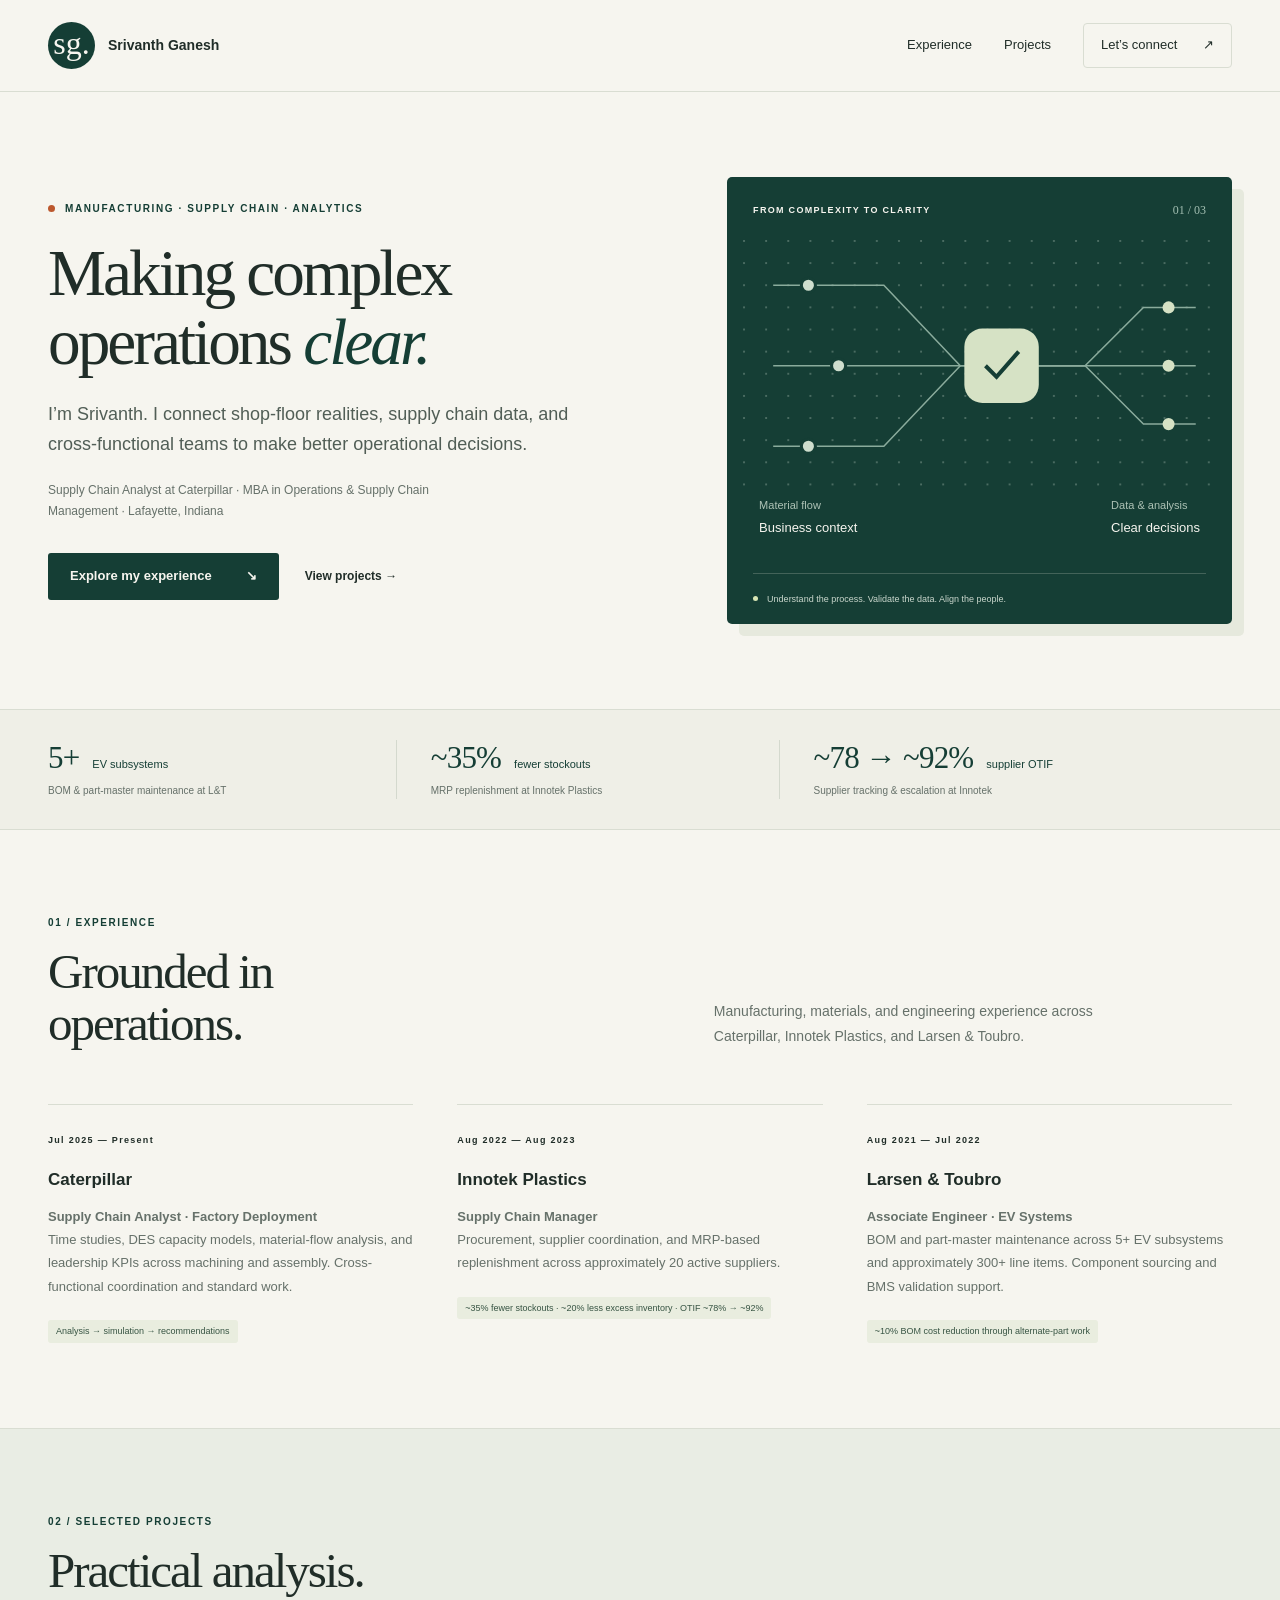
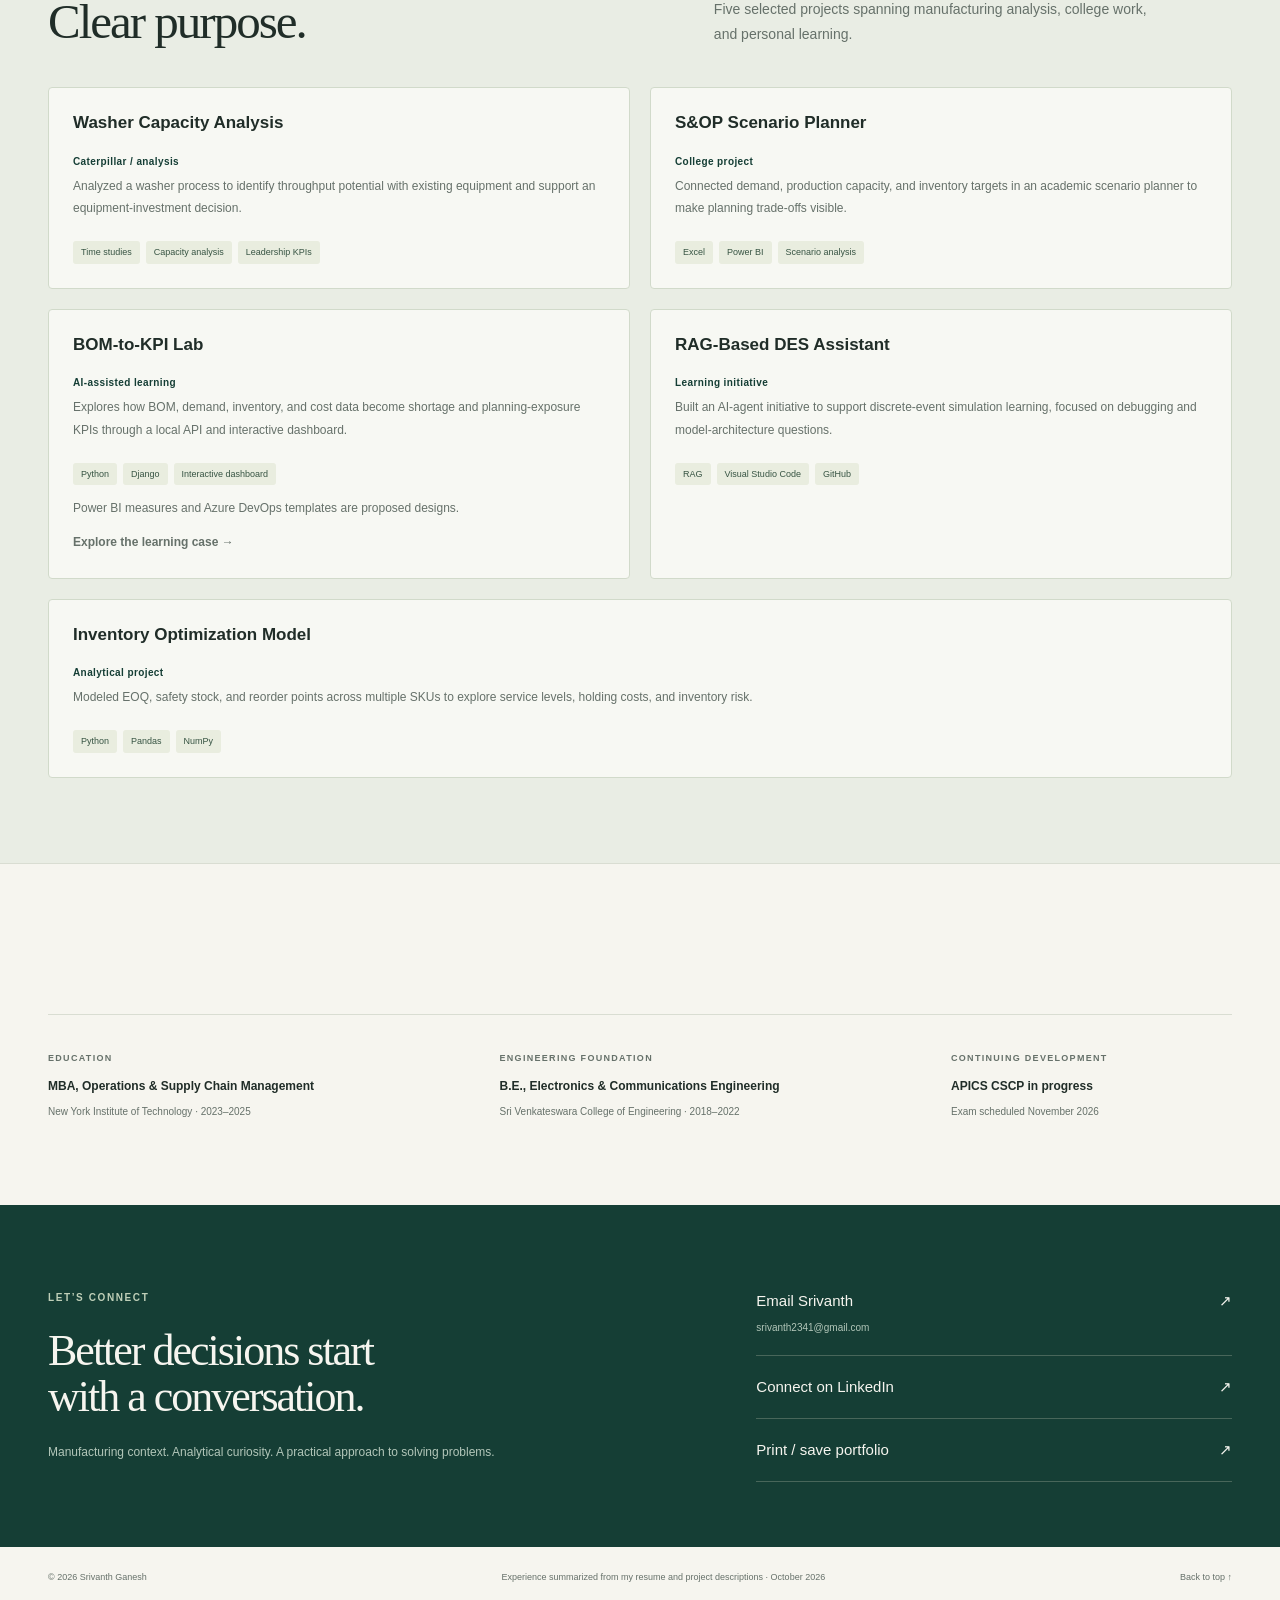
==== commit a35740da: "Restore original portfolio design and simplify projects" ====
--- a/index.html
+++ b/index.html
@@ -1,3 +1,24 @@
 <!doctype html>
-<html lang="en"><head><meta charset="UTF-8"><meta name="viewport" content="width=device-width, initial-scale=1"><meta name="description" content="Srivanth Ganesh — supply chain analyst at Caterpillar. Five selected projects across manufacturing simulation, Power BI, Python, and applied analytics."><meta name="theme-color" content="#080c13"><title>Srivanth Ganesh | Manufacturing + Data</title><link rel="icon" href="favicon.svg" type="image/svg+xml"><link rel="stylesheet" href="portfolio.css"></head>
-<body><a class="skip" href="#main">Skip to content</a><div class="wrap"><header class="site-nav"><a class="brand" href="#" aria-label="Srivanth Ganesh home">SG<span>_</span></a><nav aria-label="Main navigation"><a href="#projects">Projects</a><a href="#experience">Experience</a><a class="nav-connect" href="#contact">Connect ↗</a></nav></header><main id="main"><section class="hero"><div><div class="eyebrow">Manufacturing / Supply Chain / Analytics</div><h1>SRIVANTH<br><span>GANESH.</span></h1><p class="hero-intro">Manufacturing insight.<br>Data-backed decisions.</p><p class="hero-meta">SUPPLY CHAIN ANALYST @ CATERPILLAR<br>LAFAYETTE, IN · MBA, OPERATIONS & SUPPLY CHAIN</p><div class="hero-actions"><a class="button primary" href="#projects">View 5 projects <span aria-hidden="true">↘</span></a><a class="button" href="mailto:srivanth2341@gmail.com">Get in touch <span aria-hidden="true">↗</span></a></div></div><aside class="pipeline" aria-label="My operational analysis workflow"><div class="pipeline-head"><span>HOW I WORK</span><b>01 → 03</b></div><div class="pipeline-content"><div class="flow-node"><span class="node-index">01</span><div><b>OBSERVE</b><small>Time studies / material flow</small></div></div><div class="flow-connector"></div><div class="flow-node"><span class="node-index">02</span><div><b>MODEL</b><small>DES / capacity scenarios</small></div></div><div class="flow-connector"></div><div class="flow-node"><span class="node-index">03</span><div><b>DECIDE</b><small>KPIs / recommendations</small></div></div></div><div class="pipeline-foot">BUSINESS CONTEXT → ANALYTICAL EVIDENCE → CLEAR ACTION</div></aside></section><div class="tool-strip" aria-label="Tools"><span>TOOLKIT</span><b>Python</b><b>Power BI</b><b>SQL</b><b>Excel</b><b>Tecnomatix</b></div><section class="section" id="projects"><div class="section-heading"><div><div class="eyebrow">01 / Selected work</div><h2>FIVE PROJECTS.<br>REAL FOCUS.</h2></div><p>Manufacturing analysis, college work, and learning projects. Select a breakdown for the problem, build, and outcome.</p></div><div class="projects-grid"><article class="project featured" id="story-washer-capacity"><div><div class="project-top"><span>PROJECT / 01</span><span class="type ">Caterpillar / analysis</span></div><h3>Washer Capacity Analysis</h3><p class="description">Analyzed a washer process to identify throughput potential with existing equipment and support an equipment-investment decision.</p><div class="tags"><span>Time studies</span><span>Capacity analysis</span><span>Leadership KPIs</span></div><details><summary>Project breakdown</summary><div class="project-detail"><p><strong>Problem →</strong> Leadership was considering another washer to meet throughput needs.</p><p><strong>Build →</strong> Conducted time-study analysis and translated capacity findings into a leadership recommendation.</p><p><strong>Outcome →</strong> Delivered a recommendation identifying throughput potential with the existing washer.</p></div></details></div><div class="feature-visual" aria-label="Washer project workflow"><div class="feature-step"><span>01 / INPUT</span><b>Time-study observations</b></div><div class="feature-arrow"></div><div class="feature-step"><span>02 / ANALYSIS</span><b>Capacity & constraints</b></div><div class="feature-arrow"></div><div class="feature-step"><span>03 / OUTPUT</span><b>Leadership recommendation</b></div></div></article><article class="project " id="story-college-sop-planner"><div><div class="project-top"><span>PROJECT / 02</span><span class="type academic">College project</span></div><h3>S&amp;OP Scenario Planner</h3><p class="description">Connected demand, production capacity, and inventory targets in an academic scenario planner to make planning trade-offs visible.</p><div class="tags"><span>Excel</span><span>Power BI</span><span>Scenario analysis</span></div><details><summary>Project breakdown</summary><div class="project-detail"><p><strong>Problem →</strong> Compare demand needs with production limits and inventory targets.</p><p><strong>Build →</strong> Used Excel and Power BI to organize planning inputs and compare scenarios.</p><p><strong>Outcome →</strong> Delivered a college scenario planner demonstrating planning trade-offs and decision support.</p></div></details></div></article><article class="project " id="story-power-bi-reporting"><div><div class="project-top"><span>PROJECT / 03</span><span class="type learning">AI-assisted learning</span></div><h3>BOM-to-KPI Lab</h3><p class="description">Explores how BOM, demand, inventory, and cost data become shortage and planning-exposure KPIs through a local API and interactive dashboard.</p><div class="tags"><span>Python</span><span>Django</span><span>Interactive dashboard</span></div><details><summary>Project breakdown</summary><div class="project-detail"><p><strong>Problem →</strong> Turn synthetic BOM, demand, stock, and cost data into planning signals.</p><p><strong>Build →</strong> AI-assisted local Python/Django API and static dashboard; proposed Power BI measures and Azure DevOps templates.</p><p><strong>Outcome →</strong> Eight technical tests passed; base-case synthetic planning exposure: $1,460.</p></div></details><a class="case-link" href="learning-case.html">OPEN INTERACTIVE CASE ↗</a><p class="scope">Local Django API + browser demo. Power BI and Azure DevOps: proposed designs.</p></div></article><article class="project " id="story-rag-des-assistant"><div><div class="project-top"><span>PROJECT / 04</span><span class="type ">Learning initiative</span></div><h3>RAG-Based DES Assistant</h3><p class="description">Built an AI-agent initiative to support discrete-event simulation learning, focused on debugging and model-architecture questions.</p><div class="tags"><span>RAG</span><span>Visual Studio Code</span><span>GitHub</span></div><details><summary>Project breakdown</summary><div class="project-detail"><p><strong>Problem →</strong> Develop capability in discrete-event simulation while working through debugging and architecture questions.</p><p><strong>Build →</strong> Created a RAG-based agent initiative using Visual Studio Code and GitHub.</p><p><strong>Outcome →</strong> Created a DES-focused learning assistant for debugging and architecture questions.</p></div></details></div></article><article class="project " id="story-inventory-optimization"><div><div class="project-top"><span>PROJECT / 05</span><span class="type ">Analytical project</span></div><h3>Inventory Optimization Model</h3><p class="description">Modeled EOQ, safety stock, and reorder points across multiple SKUs to explore service levels, holding costs, and inventory risk.</p><div class="tags"><span>Python</span><span>Pandas</span><span>NumPy</span></div><details><summary>Project breakdown</summary><div class="project-detail"><p><strong>Problem →</strong> Balance service levels, holding costs, and obsolete-inventory risk across a multi-SKU catalog.</p><p><strong>Build →</strong> Used Python, Pandas, and NumPy to model EOQ, safety stock, and reorder points.</p><p><strong>Outcome →</strong> Simulated inventory-policy changes to compare their effect on total supply chain cost.</p></div></details></div></article></div></section><section class="section section-experience" id="experience"><div class="section-heading"><div><div class="eyebrow">02 / Experience</div><h2>BUILT ON<br>OPERATIONS.</h2></div><p>Manufacturing, materials, and engineering experience behind the analysis.</p></div><div class="experience-list"><article class="job"><div><h3>Caterpillar</h3><p class="date">Jul 2025 — Present</p></div><div><div class="role">Supply Chain Analyst · Factory Deployment</div><p>Time studies, DES capacity models, material-flow analysis, and leadership KPIs across machining and assembly. Cross-functional coordination and standard work.</p><p class="result">Analysis → simulation → recommendations</p></div></article><article class="job"><div><h3>Innotek Plastics</h3><p class="date">Aug 2022 — Aug 2023</p></div><div><div class="role">Supply Chain Manager</div><p>Procurement, supplier coordination, and MRP-based replenishment across approximately 20 active suppliers.</p><p class="result">~35% fewer stockouts · ~20% less excess inventory · OTIF ~78% → ~92%</p></div></article><article class="job"><div><h3>Larsen &amp; Toubro</h3><p class="date">Aug 2021 — Jul 2022</p></div><div><div class="role">Associate Engineer · EV Systems</div><p>BOM and part-master maintenance across 5+ EV subsystems and approximately 300+ line items. Component sourcing and BMS validation support.</p><p class="result">~10% BOM cost reduction through alternate-part work</p></div></article></div><div class="education"><div><span>EDUCATION</span><h3>MBA · Operations & Supply Chain Management</h3><p>New York Institute of Technology · 2023–2025</p></div><div><span>ENGINEERING</span><h3>B.E. · Electronics & Communications</h3><p>Sri Venkateswara College of Engineering · 2018–2022</p></div><div><span>IN PROGRESS</span><h3>APICS CSCP</h3><p>Exam scheduled November 2026</p></div></div></section><section class="contact" id="contact"><div><div class="eyebrow">03 / Connect</div><h2>LET’S TALK.</h2></div><div class="contact-links"><a class="button primary" href="mailto:srivanth2341@gmail.com">Email Srivanth ↗</a><a class="button" href="https://www.linkedin.com/in/srivanth-ganesh" target="_blank" rel="noopener">LinkedIn ↗</a></div></section></main><footer class="footer"><span>© 2026 SRIVANTH GANESH</span><span>MANUFACTURING × DATA × SYSTEMS</span><button type="button" id="print-portfolio">PRINT / SAVE PDF ↗</button></footer></div><script src="app.js"></script></body></html>+<html lang="en">
+<head>
+<meta charset="UTF-8"><meta name="viewport" content="width=device-width, initial-scale=1">
+<meta name="description" content="Srivanth Ganesh — manufacturing and supply chain experience, five selected projects, and practical analytics.">
+<meta name="theme-color" content="#153e35"><title>Srivanth Ganesh | Supply Chain & Business Analysis</title>
+<link rel="icon" href="favicon.svg" type="image/svg+xml"><link rel="stylesheet" href="styles.css">
+</head>
+<body>
+<a class="skip" href="#main">Skip to content</a>
+<header class="header"><a class="wordmark" href="#" aria-label="Srivanth Ganesh home"><span class="monogram">sg.</span><span>Srivanth Ganesh</span></a><nav aria-label="Main navigation"><a href="#experience">Experience</a><a href="#projects">Projects</a><a class="nav-contact" href="#contact">Let’s connect <span aria-hidden="true">↗</span></a></nav></header>
+<main id="main">
+<section class="hero wrap">
+<div class="hero-copy"><div class="eyebrow"><span class="dot"></span> MANUFACTURING · SUPPLY CHAIN · ANALYTICS</div><h1>Making complex<br>operations <em>clear.</em></h1><p class="intro">I’m Srivanth. I connect shop-floor realities, supply chain data, and cross-functional teams to make better operational decisions.</p><p class="hero-detail">Supply Chain Analyst at Caterpillar · MBA in Operations & Supply Chain Management · Lafayette, Indiana</p><div class="hero-actions"><a class="button primary" href="#experience">Explore my experience <span aria-hidden="true">↘</span></a><a class="text-link" href="#projects">View projects <span aria-hidden="true">→</span></a></div></div>
+<div class="hero-visual" aria-label="Illustration of connecting manufacturing inputs to a clear operational decision"><div class="visual-top"><span class="small-label">FROM COMPLEXITY TO CLARITY</span><span class="visual-number">01 / 03</span></div><div class="signal-lines" aria-hidden="true"><svg viewBox="0 0 470 250" role="presentation"><defs><pattern id="grid" width="22" height="22" patternUnits="userSpaceOnUse"><circle cx="1" cy="1" r="1" fill="#b5c7bd" opacity=".42"/></pattern></defs><rect width="470" height="250" fill="url(#grid)"/><g fill="none" stroke="#8aab9c" stroke-width="1.5"><path d="M30 45H140L216 125H285"/><path d="M30 125H285"/><path d="M30 205H140L216 125"/><path d="M285 125H340L398 67H450"/><path d="M285 125H450"/><path d="M285 125H340L398 183H450"/></g><g fill="#cfdece" stroke="#153e35" stroke-width="3"><circle cx="65" cy="45" r="7"/><circle cx="95" cy="125" r="7"/><circle cx="65" cy="205" r="7"/></g><rect x="220" y="88" width="74" height="74" rx="18" fill="#d6e2c5"/><path d="M241 125l11 11 22-25" fill="none" stroke="#153e35" stroke-width="4"/><g fill="#d6e2c5"><circle cx="423" cy="67" r="6"/><circle cx="423" cy="125" r="6"/><circle cx="423" cy="183" r="6"/></g></svg></div><div class="visual-caption"><span>Material flow<br><b>Business context</b></span><span>Data & analysis<br><b>Clear decisions</b></span></div><div class="visual-note"><span class="dot light"></span> Understand the process. Validate the data. Align the people.</div></div>
+</section>
+<div class="metric-strip"><div class="wrap metrics"><div><strong>5+ <span>EV subsystems</span></strong><p>BOM & part-master maintenance at L&T</p></div><div><strong>~35% <span>fewer stockouts</span></strong><p>MRP replenishment at Innotek Plastics</p></div><div><strong>~78 → ~92% <span>supplier OTIF</span></strong><p>Supplier tracking & escalation at Innotek</p></div></div></div>
+<section id="experience" class="section wrap"><div class="section-heading"><div><div class="eyebrow">01 / EXPERIENCE</div><h2>Grounded in<br>operations.</h2></div><p>Manufacturing, materials, and engineering experience across Caterpillar, Innotek Plastics, and Larsen &amp; Toubro.</p></div><div class="capability-grid"><div class="employment"><span class="small-label">Jul 2025 — Present</span><h3>Caterpillar</h3><p><b>Supply Chain Analyst · Factory Deployment</b><br>Time studies, DES capacity models, material-flow analysis, and leadership KPIs across machining and assembly. Cross-functional coordination and standard work.</p><div class="tags"><span>Analysis → simulation → recommendations</span></div></div><div class="employment"><span class="small-label">Aug 2022 — Aug 2023</span><h3>Innotek Plastics</h3><p><b>Supply Chain Manager</b><br>Procurement, supplier coordination, and MRP-based replenishment across approximately 20 active suppliers.</p><div class="tags"><span>~35% fewer stockouts · ~20% less excess inventory · OTIF ~78% → ~92%</span></div></div><div class="employment"><span class="small-label">Aug 2021 — Jul 2022</span><h3>Larsen &amp; Toubro</h3><p><b>Associate Engineer · EV Systems</b><br>BOM and part-master maintenance across 5+ EV subsystems and approximately 300+ line items. Component sourcing and BMS validation support.</p><div class="tags"><span>~10% BOM cost reduction through alternate-part work</span></div></div></div></section>
+<section id="projects" class="approach-section"><div class="section wrap"><div class="section-heading"><div><div class="eyebrow">02 / SELECTED PROJECTS</div><h2>Practical analysis.<br>Clear purpose.</h2></div><p>Five selected projects spanning manufacturing analysis, college work, and personal learning.</p></div><div class="approach-list"><article class="approach-item" id="story-washer-capacity"><h3>Washer Capacity Analysis</h3><p><strong>Caterpillar / analysis</strong>Analyzed a washer process to identify throughput potential with existing equipment and support an equipment-investment decision.</p><div class="tags"><span>Time studies</span><span>Capacity analysis</span><span>Leadership KPIs</span></div></article><article class="approach-item" id="story-college-sop-planner"><h3>S&amp;OP Scenario Planner</h3><p><strong>College project</strong>Connected demand, production capacity, and inventory targets in an academic scenario planner to make planning trade-offs visible.</p><div class="tags"><span>Excel</span><span>Power BI</span><span>Scenario analysis</span></div></article><article class="approach-item" id="story-power-bi-reporting"><h3>BOM-to-KPI Lab</h3><p><strong>AI-assisted learning</strong>Explores how BOM, demand, inventory, and cost data become shortage and planning-exposure KPIs through a local API and interactive dashboard.</p><div class="tags"><span>Python</span><span>Django</span><span>Interactive dashboard</span></div><p>Power BI measures and Azure DevOps templates are proposed designs.</p><p><a class="text-link" href="learning-case.html">Explore the learning case →</a></p></article><article class="approach-item" id="story-rag-des-assistant"><h3>RAG-Based DES Assistant</h3><p><strong>Learning initiative</strong>Built an AI-agent initiative to support discrete-event simulation learning, focused on debugging and model-architecture questions.</p><div class="tags"><span>RAG</span><span>Visual Studio Code</span><span>GitHub</span></div></article><article class="approach-item" id="story-inventory-optimization"><h3>Inventory Optimization Model</h3><p><strong>Analytical project</strong>Modeled EOQ, safety stock, and reorder points across multiple SKUs to explore service levels, holding costs, and inventory risk.</p><div class="tags"><span>Python</span><span>Pandas</span><span>NumPy</span></div></article></div></div></section>
+<section class="section wrap"><div class="education"><div><span class="small-label">EDUCATION</span><h3>MBA, Operations & Supply Chain Management</h3><p>New York Institute of Technology · 2023–2025</p></div><div><span class="small-label">ENGINEERING FOUNDATION</span><h3>B.E., Electronics & Communications Engineering</h3><p>Sri Venkateswara College of Engineering · 2018–2022</p></div><div><span class="small-label">CONTINUING DEVELOPMENT</span><h3>APICS CSCP in progress</h3><p>Exam scheduled November 2026</p></div></div></section>
+<section id="contact" class="contact-section"><div class="wrap contact-inner"><div><div class="eyebrow">LET’S CONNECT</div><h2>Better decisions start<br>with a conversation.</h2><p>Manufacturing context. Analytical curiosity. A practical approach to solving problems.</p></div><div class="contact-links"><a href="mailto:srivanth2341@gmail.com">Email Srivanth <span aria-hidden="true">↗</span><small>srivanth2341@gmail.com</small></a><a href="https://www.linkedin.com/in/srivanth-ganesh" target="_blank" rel="noopener">Connect on LinkedIn <span aria-hidden="true">↗</span></a><button id="print-portfolio">Print / save portfolio <span aria-hidden="true">↗</span></button></div></div></section>
+</main><footer class="wrap footer"><span>© 2026 Srivanth Ganesh</span><span>Experience summarized from my resume and project descriptions · October 2026</span><a href="#">Back to top ↑</a></footer>
+<script src="app.js"></script>
+</body></html>
--- a/styles.css
+++ b/styles.css
@@ -0,0 +1,13 @@
+:root{--paper:#f6f5ef;--ink:#202d28;--green:#153e35;--muted:#66716a;--line:#d9ddd2;--lime:#d6e2c5;--orange:#bc582e;--white:#fff;--sans:Arial,Helvetica,sans-serif;--serif:Georgia,'Times New Roman',serif}*{box-sizing:border-box}html{scroll-behavior:smooth;scroll-padding-top:85px}body{margin:0;background:var(--paper);color:var(--ink);font:16px/1.6 var(--sans)}a{color:inherit;text-decoration:none}button,select{font:inherit}button,a,select,summary{-webkit-tap-highlight-color:transparent}button{cursor:pointer}button:focus-visible,a:focus-visible,select:focus-visible,summary:focus-visible,[tabindex]:focus-visible{outline:3px solid var(--orange);outline-offset:5px}button{color:inherit}h1,h2,h3,p{margin:0}h1,h2{font-family:var(--serif);font-weight:400;letter-spacing:-2px;line-height:1.05}h2{font-size:49px}h3{font-size:20px;line-height:1.3}p{color:var(--muted)}.wrap{width:min(1216px,calc(100% - 96px));margin:auto}.header{height:92px;padding:0 48px;display:flex;align-items:center;justify-content:space-between;border-bottom:1px solid var(--line);gap:20px}.wordmark{display:flex;align-items:center;gap:13px;font-size:14px;font-weight:600}.monogram{font:32px var(--serif);background:var(--green);color:var(--paper);border-radius:50%;width:47px;height:47px;display:grid;place-items:center;padding-bottom:4px}.header nav{display:flex;align-items:center;gap:32px;font-size:13px}.nav-contact{border:1px solid var(--line);padding:11px 17px;border-radius:4px}.nav-contact span{margin-left:22px}.hero{display:grid;grid-template-columns:1.25fr 1fr;gap:48px;align-items:center;padding-top:85px;padding-bottom:85px}.eyebrow{font-size:10px;letter-spacing:1.6px;line-height:1.5;font-weight:700;color:var(--green);margin-bottom:23px;display:flex;gap:10px;align-items:center}.dot{width:7px;height:7px;border-radius:50%;background:var(--orange);display:inline-block;flex-shrink:0}.hero h1{font-size:clamp(56px,5.1vw,76px);margin-bottom:24px;letter-spacing:-3px}.hero em{font-weight:400;color:var(--green)}.intro{font-size:18px;line-height:1.65;max-width:540px;color:#515e56}.hero-detail{font-size:12px;margin-top:20px;max-width:440px;line-height:1.8}.hero-actions{display:flex;align-items:center;gap:26px;margin-top:30px}.button{padding:13px 22px;border-radius:3px;display:inline-flex;align-items:center;gap:34px;font-size:13px;font-weight:600}.primary{background:var(--green);color:var(--paper)}.primary:hover{background:#22564a}.text-link{font-size:12px;font-weight:600;display:inline-block}.text-link:hover{text-decoration:underline;text-underline-offset:5px}.hero-visual{background:var(--green);color:var(--paper);padding:26px 26px 0;border-radius:5px;overflow:hidden;box-shadow:12px 12px 0 #e6e9dd}.visual-top{display:flex;align-items:center;justify-content:space-between;gap:10px}.small-label{font-size:9px;letter-spacing:1.3px;font-weight:700}.visual-number{font:12px var(--serif);color:#a2beb1}.signal-lines{margin:22px -10px 0}.signal-lines svg{width:100%;display:block}.visual-caption{display:flex;justify-content:space-between;padding:5px 6px 30px;color:#adc2b5;font-size:11px}.visual-caption b{color:var(--paper);font-weight:500;font-size:13px;line-height:2.2}.visual-note{border-top:1px solid #436359;padding:18px 0;display:flex;align-items:center;gap:9px;font-size:9px;color:#cad7cd}.light{background:#d7e5b4;width:5px;height:5px}.metric-strip{border-top:1px solid var(--line);border-bottom:1px solid var(--line);background:#efefe7}.metrics{display:grid;grid-template-columns:1fr 1fr 1.2fr;padding:30px 0;gap:34px}.metrics>div{border-right:1px solid #d4d9ce}.metrics>div:last-child{border:none}.metrics strong{font:31px var(--serif);color:var(--green);letter-spacing:-.8px}.metrics strong span{font:11px var(--sans);letter-spacing:0;margin-left:6px}.metrics p{font-size:10px;margin-top:7px}.section{padding-top:85px;padding-bottom:85px}.section-heading{display:grid;grid-template-columns:1.15fr 1fr;gap:70px;align-items:end;margin-bottom:40px}.section-heading p{font-size:14px;max-width:440px;line-height:1.8}.section-heading .eyebrow{margin-bottom:16px}.case-layout{display:grid;grid-template-columns:.9fr 1.3fr;gap:42px;margin-top:48px}.case-tabs{border-top:1px solid var(--line)}.case-tab{padding:24px 16px;background:transparent;border:0;border-bottom:1px solid var(--line);display:flex;text-align:left;align-items:center;gap:16px;width:100%;transition:background .15s}.case-tab.active{background:#e9ecdf}.case-tab:hover{background:#e2e9dc}.case-tab>span:last-child{margin-left:auto}.case-index{font:15px var(--serif);color:var(--muted)}.case-tab b{font-size:14px;display:block}.case-tab small{display:block;font-size:10px;color:var(--muted);margin-top:5px}.case-panel{padding:29px 34px;background:#fff;border:1px solid var(--line);border-radius:4px;min-height:410px}.case-panel .small-label{color:var(--orange)}.case-panel h3{font:30px/1.15 var(--serif);margin:12px 0 18px;letter-spacing:-.5px}.case-panel p,.case-panel li{font-size:13px;line-height:1.8;color:var(--muted)}.case-panel ul{padding-left:17px;margin:15px 0 20px}.case-panel li{margin-bottom:8px}.case-result{border-top:1px solid var(--line);padding-top:17px}.case-result b{color:var(--green)}.relevance{margin-top:16px;font-size:12px!important}.sample-section{background:#e9ede4;border-top:1px solid #d9e0d2;border-bottom:1px solid #d9e0d2}.sample-badge{font-size:10px;border:1px solid #aabca4;background:#e0e8d8;padding:5px 11px;border-radius:20px;display:inline-block;color:var(--green);margin-bottom:13px}.sample-intro{display:grid;grid-template-columns:1fr 1fr;gap:60px;margin:0 0 32px;border-top:1px solid #cdd6c6;padding-top:25px}.sample-intro h3{font-size:14px;margin-bottom:9px}.sample-intro p{font-size:12px;max-width:500px;line-height:1.8}.demo{background:#fff;border:1px solid #cbd4c6;border-radius:6px;box-shadow:0 8px 24px #153e3506;overflow:hidden}.demo-toolbar{display:flex;justify-content:space-between;align-items:center;gap:20px;padding:25px 28px;border-bottom:1px solid var(--line)}.demo-toolbar .small-label{color:var(--muted)}.demo-toolbar h3{font-size:18px;margin-top:6px}.demo-toolbar h3 span{font-size:11px;font-weight:400;color:var(--muted);margin-left:9px}.dataset-label{font-size:10px;color:var(--muted);display:flex;gap:10px;align-items:center}select{background:var(--paper);color:var(--green);padding:9px 30px 9px 12px;border:1px solid var(--line);border-radius:3px;font-size:12px;max-width:100%}.demo-summary{margin:22px 28px 14px;padding:14px 16px;background:#fff4e9;border-left:3px solid #bb6533;display:flex;gap:12px;align-items:center;font-size:12px;flex-wrap:wrap}.demo-summary.ready{background:#eef4e7;border-color:var(--green)}.demo-summary strong{color:#87461f}.demo-summary.ready strong{color:var(--green)}.demo-summary span{color:var(--muted)}.demo-filter-row{padding:4px 28px 16px;display:flex;justify-content:space-between;align-items:center;gap:14px}.filter-group{display:flex;gap:8px}.filter{border:1px solid var(--line);padding:6px 11px;background:#fff;border-radius:4px;font-size:11px}.filter.active{background:var(--green);border-color:var(--green);color:white}.table-scroll{overflow-x:auto;padding:0 28px}table{border-collapse:collapse;text-align:left;width:100%;font-size:12px;white-space:nowrap}th{font-size:9px;letter-spacing:.6px;text-transform:uppercase;color:var(--muted);padding:12px;background:#f3f5ef;font-weight:600}td{padding:13px 12px;border-bottom:1px solid #e8ebe3}td:first-child{font-weight:600}td small{display:block;color:var(--muted);font-size:10px;font-weight:400}.status{font-size:10px;display:inline-flex;gap:6px;align-items:center;color:#245344;background:#ecf2e6;border-radius:20px;padding:3px 9px}.status.bad{color:#8a4926;background:#fff0e0}.status::before{content:'●';font-size:6px}.cell-bad{color:#a14b29}.demo-help{font-size:11px;margin:23px 28px 14px}.rule-buttons{display:grid;grid-template-columns:1fr 1fr 1fr;margin:0 28px;gap:9px}.rule-button{background:#f7f8f4;border:1px solid var(--line);border-radius:3px;padding:12px;display:flex;gap:9px;align-items:center;text-align:left;font-size:11px}.rule-button>span:first-child{font-size:9px;color:var(--muted)}.rule-button>span:last-child{margin-left:auto}.rule-button.active{border-color:var(--green);background:#edf2e8;color:var(--green)}.trace-detail{display:grid;grid-template-columns:1fr 1.05fr;gap:28px;padding:25px 28px 30px}.trace-detail h4{font-size:10px;letter-spacing:.7px;color:var(--green);margin:0 0 9px}.trace-detail p{font-size:12px;line-height:1.8}.trace-detail .criteria{background:#f5f6f1;border-radius:4px;padding:14px 16px;white-space:pre-line;font:11px/1.9 Consolas,'Courier New',monospace;color:#425248}.trace-meta{font-size:10px!important;margin-top:12px}.sample-foot{display:flex;justify-content:space-between;align-items:start;gap:40px;margin-top:24px}.sample-foot p{font-size:10px;max-width:760px;line-height:1.9}.sample-foot a{white-space:nowrap;margin-top:4px}.capability-grid{display:grid;grid-template-columns:1fr 1fr 1fr;gap:44px;margin-top:55px}.capability-grid>div{border-top:1px solid var(--line);padding-top:20px}.cap-number{font:17px var(--serif);color:var(--orange)}.capability-grid h3{margin:18px 0 14px;font-size:17px}.capability-grid p{font-size:13px;line-height:1.8}.tags{display:flex;flex-wrap:wrap;gap:6px;margin-top:22px}.tags span{font-size:9px;padding:4px 8px;background:#e9eddf;color:#375443;border-radius:3px}.projects{display:grid;grid-template-columns:.7fr 1.3fr;gap:60px;margin-top:75px;padding-top:40px;border-top:1px solid var(--line)}.projects h3{font:26px var(--serif)}.projects>div>p{font-size:11px;line-height:1.8;margin-top:12px;max-width:280px}.project-list details{border-bottom:1px solid var(--line)}summary{cursor:pointer;position:relative;padding:17px 22px 17px 0;font-size:13px;list-style:none}summary::-webkit-details-marker{display:none}summary::after{content:'+';position:absolute;right:2px;font-size:18px;top:14px;color:var(--green)}details[open] summary::after{content:'−'}summary span{font-size:9px;color:var(--muted);margin-left:8px;display:inline-block}.project-list details p{font-size:12px;padding:0 25px 18px 0}.education{margin-top:65px;padding-top:28px;border-top:1px solid var(--line);display:grid;grid-template-columns:1.2fr 1.2fr .8fr;gap:30px}.education .small-label{color:var(--muted)}.education h3{font-size:12px;line-height:1.8;margin-top:8px}.education p{font-size:10px;margin-top:6px}.contact-section{background:var(--green);color:var(--paper)}.contact-inner{padding-top:65px;padding-bottom:65px;display:grid;grid-template-columns:1.3fr 1fr;gap:90px;align-items:center}.contact-section .eyebrow{color:#bfcfb8}.contact-section h2{font-size:44px}.contact-section p{color:#b2c6b9;font-size:12px;margin-top:22px}.contact-links a,.contact-links button{border:0;border-bottom:1px solid #48665a;background:none;color:var(--paper);display:block;width:100%;text-align:left;padding:19px 0;font-size:15px}.contact-links small{display:block;color:#b2c6b9;font-size:10px;margin-top:7px}.contact-links span{float:right}.footer{display:flex;justify-content:space-between;align-items:center;gap:20px;font-size:9px;color:var(--muted);padding-top:23px;padding-bottom:23px}.skip{position:absolute;top:-60px;left:20px;background:white;padding:10px;z-index:10}.skip:focus{top:10px}.sr-only{position:absolute;width:1px;height:1px;padding:0;margin:-1px;overflow:hidden;clip:rect(0,0,0,0);white-space:nowrap;border:0}
+@media(min-width:1550px){.hero{padding-top:100px;padding-bottom:100px}.hero h1{font-size:80px}}
+@media(max-width:1000px){.wrap{width:calc(100% - 56px)}.header{padding:0 28px}.header nav{gap:20px}.hero{gap:30px}.hero h1{font-size:58px}.hero-actions{gap:16px}.hero .text-link{font-size:11px}.intro{font-size:16px}.metrics{gap:20px}.metrics strong{font-size:28px}.metrics strong span{display:block;margin:6px 0 0}.section-heading{gap:40px}h2{font-size:43px}.case-layout{gap:25px;grid-template-columns:1fr 1.2fr}.case-panel{padding:25px}.case-tab{padding:22px 10px;gap:12px}.case-tab b{font-size:12px}.case-tab small{font-size:9px}.capability-grid{gap:25px}.trace-detail{gap:20px}.contact-inner{gap:50px}.sample-foot{display:block}.sample-foot a{margin-top:12px}}
+@media(max-width:700px){html{scroll-padding-top:20px}.wrap{width:calc(100% - 36px)}.header{height:74px;padding:0 18px}.wordmark>span:last-child{display:none}.header nav{gap:18px;font-size:11px}.header nav>a:first-child{display:none}.nav-contact{padding:8px 10px}.nav-contact span{margin-left:10px}.monogram{height:40px;width:40px;font-size:28px}.hero{grid-template-columns:1fr;padding-top:48px;padding-bottom:45px;gap:40px}.eyebrow{font-size:9px;letter-spacing:1.2px}.hero h1{font-size:58px;letter-spacing:-2.5px}.intro{font-size:16px;max-width:480px}.hero-detail{font-size:11px;max-width:360px}.hero-visual{max-width:490px;width:100%;padding:22px 22px 0}.signal-lines{margin-top:5px}.visual-caption{padding-bottom:20px}.visual-note{font-size:8px}.metrics{grid-template-columns:1fr;padding:0;gap:0}.metrics>div{border:0;border-bottom:1px solid var(--line);padding:20px 0;display:grid;grid-template-columns:1fr 1fr;gap:14px;align-items:center}.metrics strong{font-size:28px}.metrics strong span{display:block;font-size:10px}.metrics p{font-size:10px;margin:0}.section{padding-top:55px;padding-bottom:55px}.section-heading{grid-template-columns:1fr;gap:24px;margin-bottom:30px}h2{font-size:40px;letter-spacing:-1.5px}.section-heading p{font-size:13px}.case-layout{grid-template-columns:1fr;gap:20px;margin-top:30px}.case-tab b{font-size:13px}.case-tab small{font-size:10px}.case-tab{padding:18px 14px}.case-panel{min-height:0;padding:24px}.sample-intro{grid-template-columns:1fr;gap:22px;padding-top:22px}.sample-intro p{font-size:12px}.demo-toolbar{align-items:flex-start;flex-direction:column;padding:20px}.dataset-label{width:100%;justify-content:space-between}.dataset-label select{max-width:80%}.demo-summary{margin:18px 16px 12px;padding:12px;font-size:11px;gap:4px}.demo-filter-row{padding:4px 16px 14px;align-items:flex-start;flex-direction:column;gap:10px}.table-scroll{padding:0 16px}table{font-size:11px}.demo-help{margin:20px 16px 12px}.rule-buttons{margin:0 16px;grid-template-columns:1fr}.rule-button{padding:10px}.trace-detail{grid-template-columns:1fr;padding:20px 16px;gap:18px}.sample-foot p{font-size:10px}.capability-grid{grid-template-columns:1fr;gap:30px;margin-top:35px}.capability-grid h3{margin-top:12px}.tags{margin-top:14px}.projects{grid-template-columns:1fr;gap:20px;margin-top:45px;padding-top:30px}.projects>div>p{max-width:100%}.projects h3{font-size:25px}summary{font-size:12px}summary span{display:block;margin:3px 0 0;font-size:9px}.education{grid-template-columns:1fr;gap:25px;margin-top:40px}.contact-inner{grid-template-columns:1fr;gap:28px;padding-top:45px;padding-bottom:45px}.contact-section h2{font-size:37px}.contact-section p{max-width:300px}.footer{flex-wrap:wrap;font-size:9px;padding-top:20px;padding-bottom:20px}.footer>span:nth-child(2){order:3;flex-basis:100%}.hero-actions{gap:22px}.hero-actions .button{font-size:12px;padding:13px 18px;gap:25px}}
+@media(prefers-reduced-motion:reduce){html{scroll-behavior:auto}*{transition:none!important}}
+@media print{body{background:#fff;font-size:11pt}.wrap{width:100%}.header{padding:0;height:55px}.header nav,.hero-visual,.hero-actions,.demo-filter-row,.dataset-label,.filter-group,.rule-buttons,.contact-links button,.footer a{display:none!important}.hero{display:block;padding:30px 0}.hero h1{font-size:43px}.metrics{padding:20px 0}.section{padding:30px 0}.section-heading{gap:25px;margin-bottom:20px}h2{font-size:30px}.sample-section{background:#fff}.case-layout{display:block}.case-tabs{display:none}.case-panel{padding:20px;min-height:0}.capability-grid{gap:25px;margin-top:25px}.capability-grid h3{font-size:14px}.sample-intro{gap:25px}.demo-summary{margin:15px}.table-scroll{padding:0 15px}.trace-detail{padding:18px}.demo-toolbar{padding:15px}.contact-section{background:#fff;color:var(--green);border-top:1px solid var(--line)}.contact-inner{padding:25px 0;gap:30px}.contact-section p,.contact-section .eyebrow,.contact-links a,.contact-links small{color:var(--green)}.contact-section h2{font-size:30px}.projects,.education{margin-top:30px}.hero,.case-panel,.capability-grid>div,.education>div,.contact-inner{break-inside:avoid}.footer{font-size:8px}.sample-foot{display:block}details p{display:block!important}a[href^="mailto"]::after{content:""}}
+
+.ai-project{display:grid;grid-template-columns:1fr 1fr;gap:60px;background:#e9ede1;border:1px solid #d5dfca;border-radius:5px;padding:35px;margin-top:55px}.ai-project .eyebrow{font-size:9px;margin-bottom:16px}.ai-project h3{font:30px/1.15 var(--serif);letter-spacing:-.6px;margin-bottom:18px}.ai-project p{font-size:12px;line-height:1.9;margin-top:12px}.ai-method{border-left:1px solid #cbd6c1;padding-left:35px}.ai-method .small-label{color:var(--green)}.ai-method ol{list-style:none;counter-reset:ai-step;padding:0;margin:20px 0}.ai-method li{position:relative;padding-left:30px;margin-top:18px;font-size:12px}.ai-method li:before{counter-increment:ai-step;content:'0' counter(ai-step);position:absolute;left:0;top:1px;font:12px var(--serif);color:var(--orange)}.ai-method li b{display:block;font-weight:600}.ai-method li span{display:block;font-size:11px;line-height:1.8;color:var(--muted);margin-top:3px}.ai-method p{font-size:10px}@media(max-width:700px){.ai-project{grid-template-columns:1fr;padding:24px;gap:25px;margin-top:40px}.ai-method{border-left:0;border-top:1px solid #cbd6c1;padding-left:0;padding-top:22px}.ai-project h3{font-size:28px}}@media print{.ai-project{background:white;padding:20px;gap:25px;break-inside:avoid}}
+@media(min-width:701px) and (max-width:900px){.hero{grid-template-columns:1fr;gap:40px}.hero h1{font-size:68px}.hero-visual{max-width:550px}.hero-detail{max-width:520px}.metrics{grid-template-columns:1fr 1fr 1fr}.case-layout{grid-template-columns:1fr}.section-heading{gap:30px}.rule-button{gap:5px;font-size:10px;padding:10px 8px}}
+
+.project-explanation{padding:0 25px 18px 0}.project-list details .project-explanation p{padding:0;margin:0 0 12px;font-size:13px;line-height:1.85}.project-explanation p:last-child{margin-bottom:0}.project-explanation strong{font-weight:600;color:var(--green)}@media(max-width:700px){.header nav{gap:12px}.header nav>a[href="#capabilities"]{display:none}.project-explanation{padding-right:14px}.project-list details .project-explanation p{font-size:12px}}
+/* Experience stories and business-analysis approach */
+.story-intro{max-width:760px;font-size:13px;margin:-10px 0 28px}.experience-stories{border-top:1px solid var(--line)}.experience-story{border-bottom:1px solid var(--line);scroll-margin-top:35px}.experience-story>summary{padding:23px 35px 23px 0;font-size:18px;line-height:1.5;font-weight:600;display:flex;gap:20px;align-items:start}.experience-story>summary::after{top:23px;font-size:21px}.experience-story>summary .story-no{font:17px/1.6 var(--serif);color:var(--orange);flex:0 0 30px;margin:0}.experience-story>summary .story-name{display:block;margin:0;color:var(--ink);font-size:18px;font-weight:600}.experience-story>summary small{display:block;color:var(--muted);font-size:10px;font-weight:400;margin-top:6px}.story-content{padding:0 35px 27px 50px;max-width:1000px}.story-content>p{font-size:13px;line-height:1.8;margin-bottom:18px}.story-star{display:grid;grid-template-columns:80px 1fr;gap:12px 24px;margin:0}.story-star dt{font-size:10px;text-transform:uppercase;letter-spacing:1px;font-weight:700;color:var(--green);padding-top:3px}.story-star dd{margin:0;font-size:13px;line-height:1.85;color:var(--muted)}.story-relevance{border-top:1px solid var(--line);padding-top:16px;margin-top:20px!important;font-size:12px!important;color:var(--green)}.story-content .tags{margin:18px 0 0}.approach-section{background:#e9ede4;border-top:1px solid var(--line);border-bottom:1px solid var(--line)}.approach-list{display:grid;grid-template-columns:1fr 1fr;gap:20px}.approach-item{background:#f7f8f3;border:1px solid #d1daca;padding:24px;border-radius:4px}.approach-item h3{font-size:17px;margin-bottom:18px}.approach-item p{font-size:12px;line-height:1.85;margin-top:12px}.approach-item p strong{color:var(--green);font-size:10px;letter-spacing:.4px;display:block;margin-bottom:4px}.approach-item .story-links{font-size:10px;color:var(--green);margin-top:15px}.approach-item .story-links a{text-decoration:underline;text-underline-offset:4px;margin-right:12px}.approach-item:last-child{grid-column:1/-1}.approach-note{font-size:11px;max-width:850px;margin-top:22px;line-height:1.9}.projects{scroll-margin-top:30px}@media(max-width:700px){.experience-story>summary{font-size:15px;padding:20px 26px 20px 0;gap:8px}.experience-story>summary .story-name{font-size:15px}.experience-story>summary .story-no{flex-basis:25px;font-size:15px}.story-content{padding:0 6px 24px 0}.story-star{grid-template-columns:1fr;gap:4px}.story-star dd{margin-bottom:12px;font-size:12px}.story-content>p{font-size:12px}.approach-list{grid-template-columns:1fr}.approach-item{padding:22px}.approach-item:last-child{grid-column:auto}.approach-item h3{font-size:16px}.header nav a[href="#approach"]{display:none}}@media print{.experience-story .story-content{display:block!important}.experience-story{break-inside:avoid}.experience-story>summary{font-size:15px}.story-star dd{font-size:10px}.story-star{gap:7px 12px}.story-content{padding:0 0 18px}.approach-item{background:white;break-inside:avoid}.approach-list{gap:15px}.approach-item p{font-size:10px}}
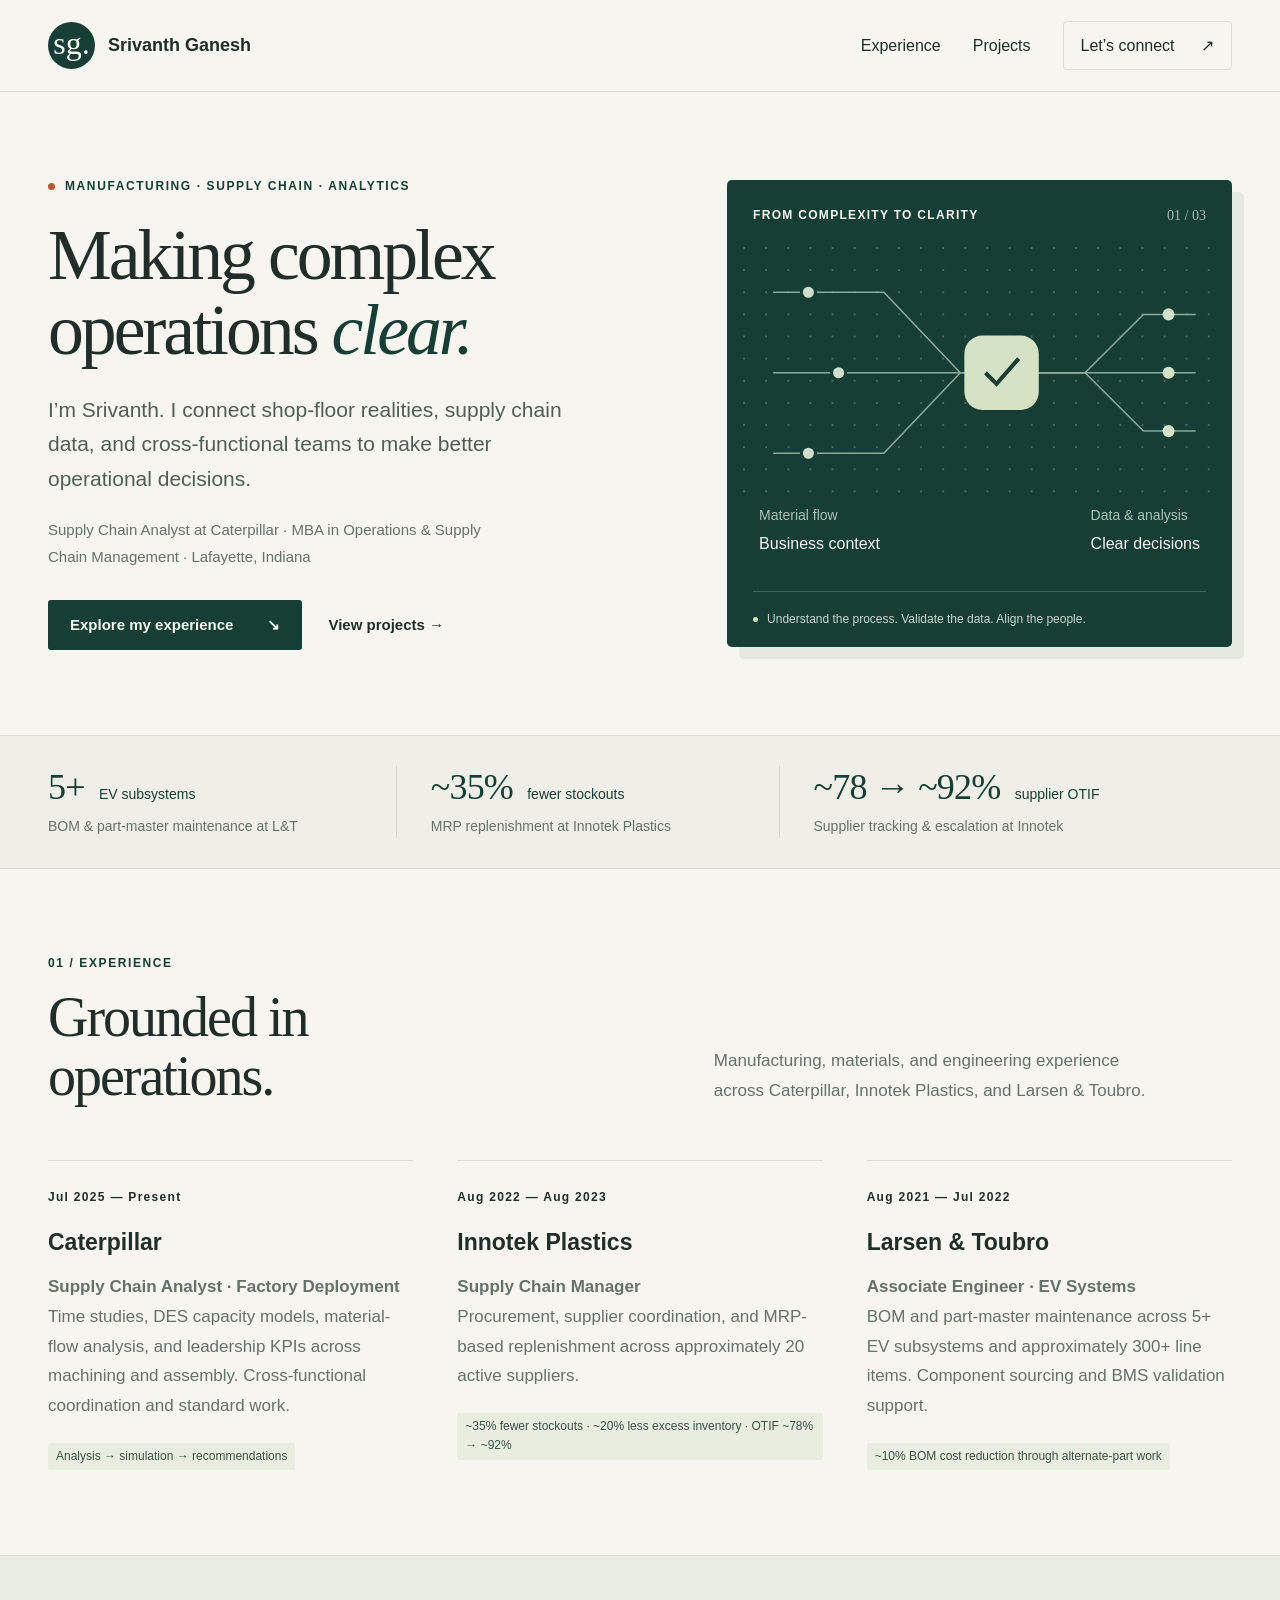
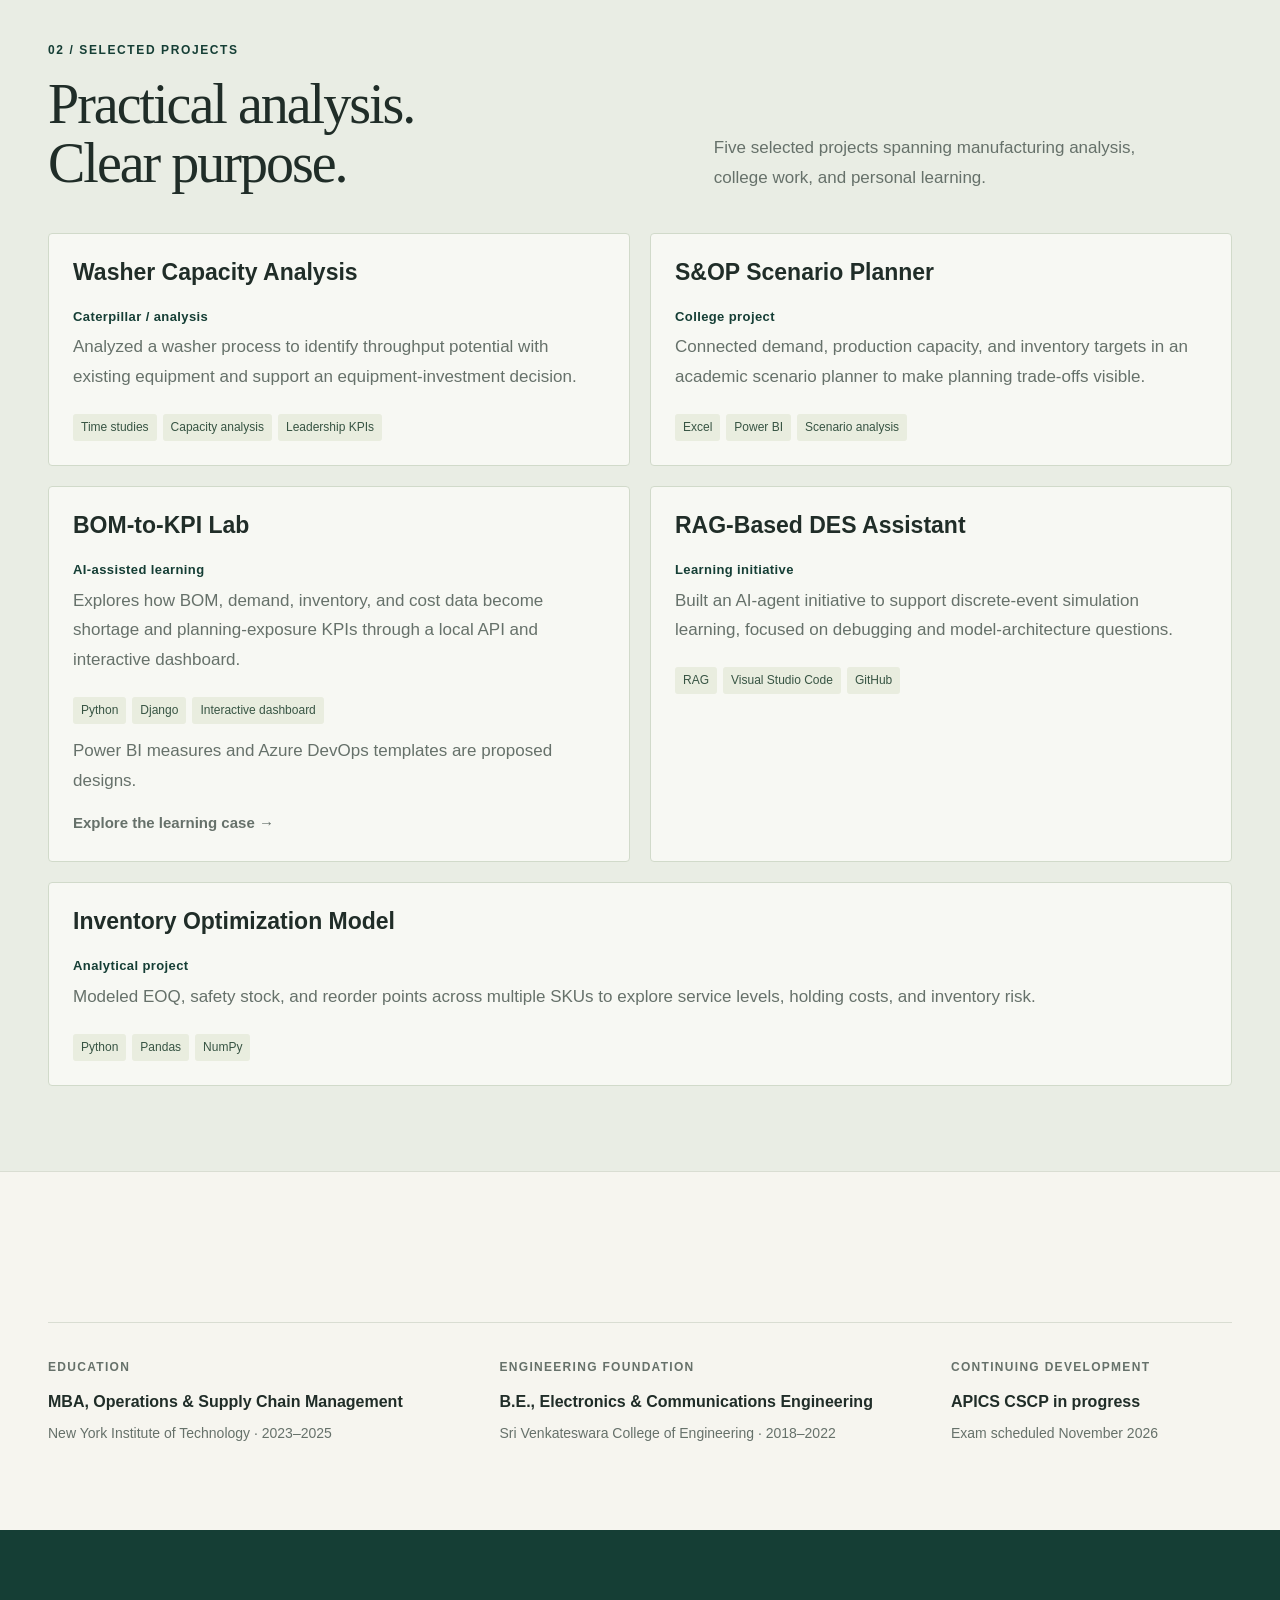
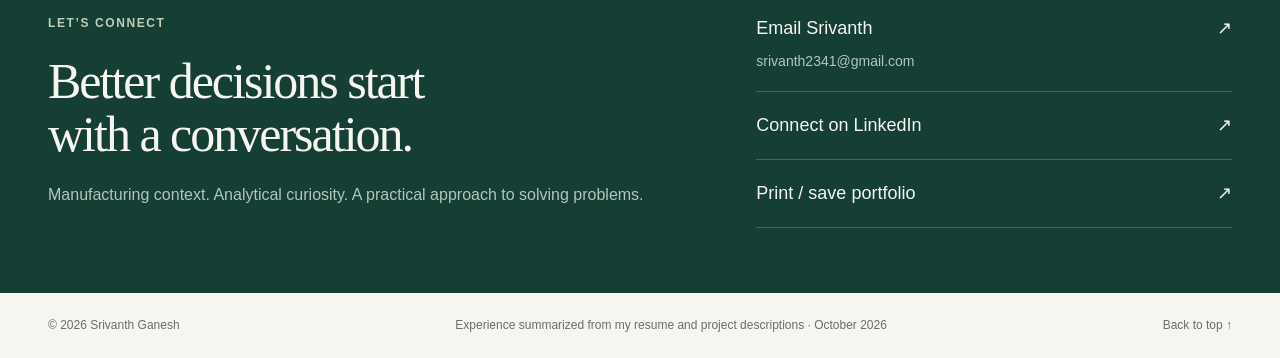
==== commit 8e657abb: "Increase portfolio font sizes for readability" ====
--- a/index.html
+++ b/index.html
@@ -4,9 +4,9 @@
 <meta charset="UTF-8"><meta name="viewport" content="width=device-width, initial-scale=1">
 <meta name="description" content="Srivanth Ganesh — manufacturing and supply chain experience, five selected projects, and practical analytics.">
 <meta name="theme-color" content="#153e35"><title>Srivanth Ganesh | Supply Chain & Business Analysis</title>
-<link rel="icon" href="favicon.svg" type="image/svg+xml"><link rel="stylesheet" href="styles.css">
+<link rel="icon" href="favicon.svg" type="image/svg+xml"><link rel="stylesheet" href="styles.css?v=20261022-larger-type">
 </head>
-<body>
+<body class="portfolio">
 <a class="skip" href="#main">Skip to content</a>
 <header class="header"><a class="wordmark" href="#" aria-label="Srivanth Ganesh home"><span class="monogram">sg.</span><span>Srivanth Ganesh</span></a><nav aria-label="Main navigation"><a href="#experience">Experience</a><a href="#projects">Projects</a><a class="nav-contact" href="#contact">Let’s connect <span aria-hidden="true">↗</span></a></nav></header>
 <main id="main">
--- a/styles.css
+++ b/styles.css
@@ -11,3 +11,42 @@
 .project-explanation{padding:0 25px 18px 0}.project-list details .project-explanation p{padding:0;margin:0 0 12px;font-size:13px;line-height:1.85}.project-explanation p:last-child{margin-bottom:0}.project-explanation strong{font-weight:600;color:var(--green)}@media(max-width:700px){.header nav{gap:12px}.header nav>a[href="#capabilities"]{display:none}.project-explanation{padding-right:14px}.project-list details .project-explanation p{font-size:12px}}
 /* Experience stories and business-analysis approach */
 .story-intro{max-width:760px;font-size:13px;margin:-10px 0 28px}.experience-stories{border-top:1px solid var(--line)}.experience-story{border-bottom:1px solid var(--line);scroll-margin-top:35px}.experience-story>summary{padding:23px 35px 23px 0;font-size:18px;line-height:1.5;font-weight:600;display:flex;gap:20px;align-items:start}.experience-story>summary::after{top:23px;font-size:21px}.experience-story>summary .story-no{font:17px/1.6 var(--serif);color:var(--orange);flex:0 0 30px;margin:0}.experience-story>summary .story-name{display:block;margin:0;color:var(--ink);font-size:18px;font-weight:600}.experience-story>summary small{display:block;color:var(--muted);font-size:10px;font-weight:400;margin-top:6px}.story-content{padding:0 35px 27px 50px;max-width:1000px}.story-content>p{font-size:13px;line-height:1.8;margin-bottom:18px}.story-star{display:grid;grid-template-columns:80px 1fr;gap:12px 24px;margin:0}.story-star dt{font-size:10px;text-transform:uppercase;letter-spacing:1px;font-weight:700;color:var(--green);padding-top:3px}.story-star dd{margin:0;font-size:13px;line-height:1.85;color:var(--muted)}.story-relevance{border-top:1px solid var(--line);padding-top:16px;margin-top:20px!important;font-size:12px!important;color:var(--green)}.story-content .tags{margin:18px 0 0}.approach-section{background:#e9ede4;border-top:1px solid var(--line);border-bottom:1px solid var(--line)}.approach-list{display:grid;grid-template-columns:1fr 1fr;gap:20px}.approach-item{background:#f7f8f3;border:1px solid #d1daca;padding:24px;border-radius:4px}.approach-item h3{font-size:17px;margin-bottom:18px}.approach-item p{font-size:12px;line-height:1.85;margin-top:12px}.approach-item p strong{color:var(--green);font-size:10px;letter-spacing:.4px;display:block;margin-bottom:4px}.approach-item .story-links{font-size:10px;color:var(--green);margin-top:15px}.approach-item .story-links a{text-decoration:underline;text-underline-offset:4px;margin-right:12px}.approach-item:last-child{grid-column:1/-1}.approach-note{font-size:11px;max-width:850px;margin-top:22px;line-height:1.9}.projects{scroll-margin-top:30px}@media(max-width:700px){.experience-story>summary{font-size:15px;padding:20px 26px 20px 0;gap:8px}.experience-story>summary .story-name{font-size:15px}.experience-story>summary .story-no{flex-basis:25px;font-size:15px}.story-content{padding:0 6px 24px 0}.story-star{grid-template-columns:1fr;gap:4px}.story-star dd{margin-bottom:12px;font-size:12px}.story-content>p{font-size:12px}.approach-list{grid-template-columns:1fr}.approach-item{padding:22px}.approach-item:last-child{grid-column:auto}.approach-item h3{font-size:16px}.header nav a[href="#approach"]{display:none}}@media print{.experience-story .story-content{display:block!important}.experience-story{break-inside:avoid}.experience-story>summary{font-size:15px}.story-star dd{font-size:10px}.story-star{gap:7px 12px}.story-content{padding:0 0 18px}.approach-item{background:white;break-inside:avoid}.approach-list{gap:15px}.approach-item p{font-size:10px}}
+/* Larger screen typography for the portfolio homepage. */
+@media screen{
+  .portfolio{font-size:18px}
+  .portfolio .wordmark{font-size:18px}
+  .portfolio .header nav{font-size:16px}
+  .portfolio .hero h1{font-size:clamp(64px,5.6vw,84px)}
+  .portfolio h2{font-size:56px}
+  .portfolio .intro{font-size:21px}
+  .portfolio .hero-detail{font-size:15px}
+  .portfolio .eyebrow,.portfolio .small-label{font-size:12px}
+  .portfolio .hero-actions{flex-wrap:wrap;row-gap:16px}
+  .portfolio .button,.portfolio .hero .text-link,.portfolio .text-link{font-size:15px}
+  .portfolio .visual-number,.portfolio .visual-caption{font-size:14px}
+  .portfolio .visual-caption b{font-size:16px}
+  .portfolio .visual-note{font-size:12px}
+  .portfolio .metrics strong{font-size:36px}
+  .portfolio .metrics strong span,.portfolio .metrics p{font-size:14px}
+  .portfolio .section-heading p,.portfolio .capability-grid p,.portfolio .approach-item p{font-size:17px;line-height:1.75}
+  .portfolio .capability-grid h3,.portfolio .approach-item h3{font-size:23px}
+  .portfolio .approach-item p strong{font-size:13px}
+  .portfolio .tags span{font-size:12px}
+  .portfolio .education h3{font-size:16px}
+  .portfolio .education p{font-size:14px}
+  .portfolio .contact-section h2{font-size:50px}
+  .portfolio .contact-section p{font-size:16px}
+  .portfolio .contact-links a,.portfolio .contact-links button{font-size:18px}
+  .portfolio .contact-links small{font-size:14px}
+  .portfolio .footer{font-size:12px}
+}
+@media screen and (min-width:701px) and (max-width:900px){.portfolio .hero h1{font-size:76px}}
+@media screen and (max-width:700px){
+  .portfolio .header nav{font-size:14px}
+  .portfolio .hero h1{font-size:64px}
+  .portfolio h2{font-size:46px}
+  .portfolio .intro{font-size:19px}
+  .portfolio .hero-actions .button{font-size:14px}
+  .portfolio .capability-grid h3,.portfolio .approach-item h3{font-size:22px}
+  .portfolio .contact-section h2{font-size:44px}
+}
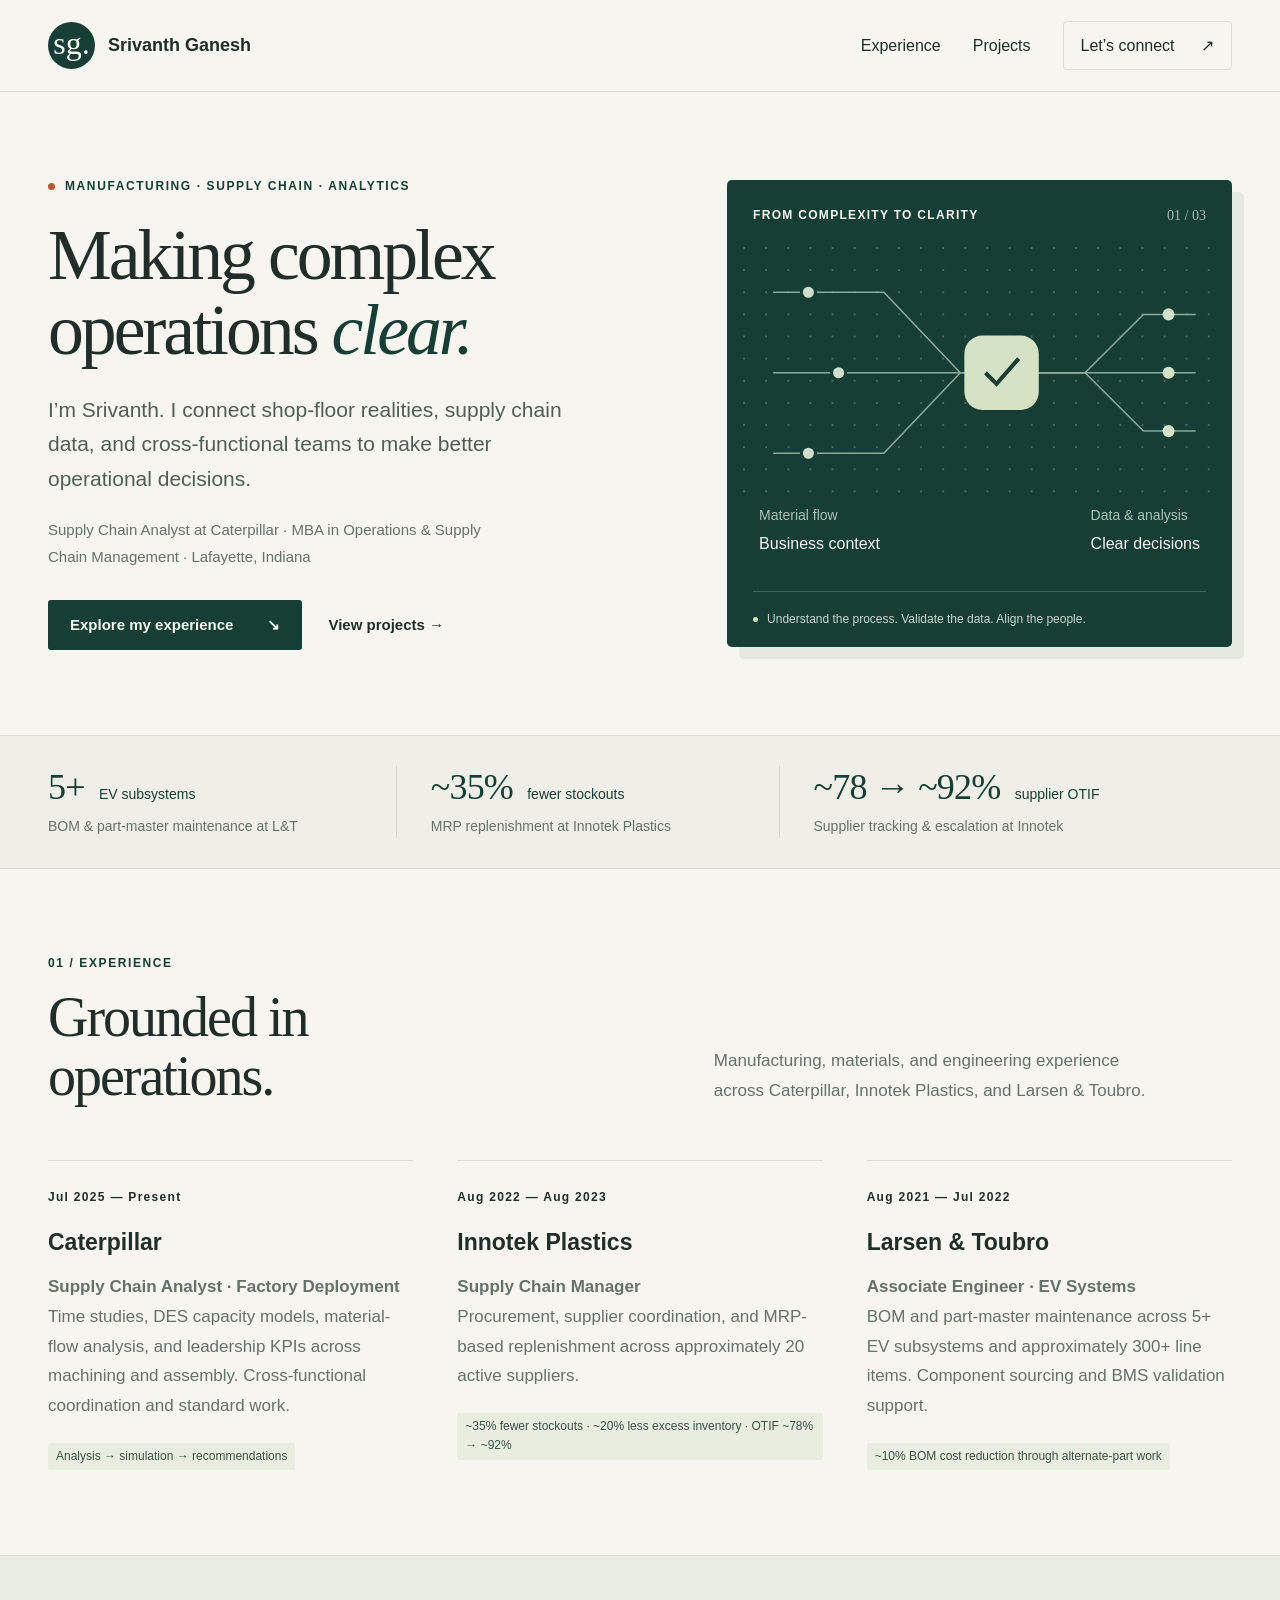
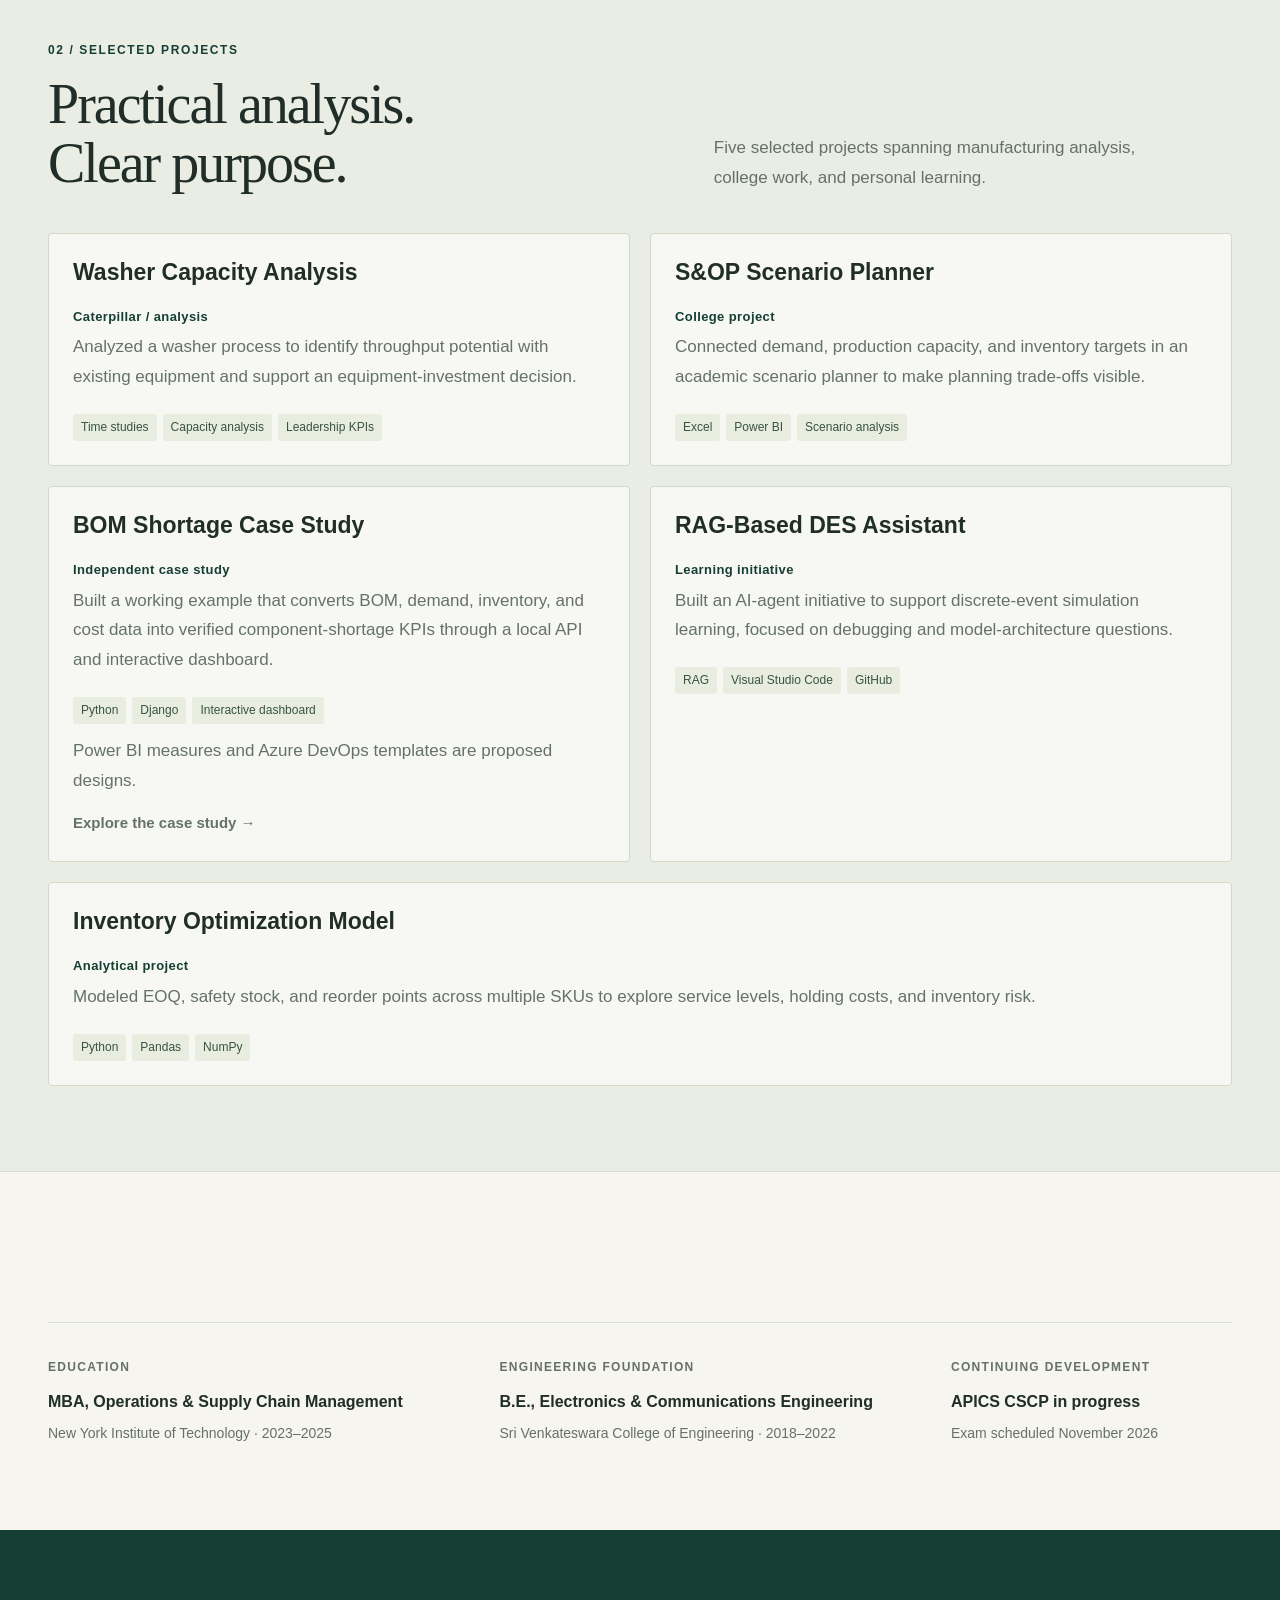
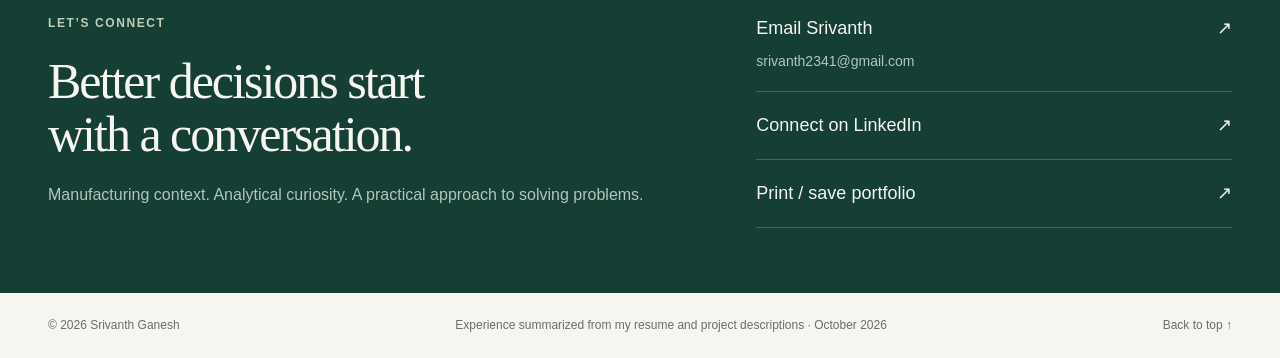
==== commit 5bbd2033: "Verify BOM case study and document scenario calculations" ====
--- a/index.html
+++ b/index.html
@@ -16,7 +16,7 @@
 </section>
 <div class="metric-strip"><div class="wrap metrics"><div><strong>5+ <span>EV subsystems</span></strong><p>BOM & part-master maintenance at L&T</p></div><div><strong>~35% <span>fewer stockouts</span></strong><p>MRP replenishment at Innotek Plastics</p></div><div><strong>~78 → ~92% <span>supplier OTIF</span></strong><p>Supplier tracking & escalation at Innotek</p></div></div></div>
 <section id="experience" class="section wrap"><div class="section-heading"><div><div class="eyebrow">01 / EXPERIENCE</div><h2>Grounded in<br>operations.</h2></div><p>Manufacturing, materials, and engineering experience across Caterpillar, Innotek Plastics, and Larsen &amp; Toubro.</p></div><div class="capability-grid"><div class="employment"><span class="small-label">Jul 2025 — Present</span><h3>Caterpillar</h3><p><b>Supply Chain Analyst · Factory Deployment</b><br>Time studies, DES capacity models, material-flow analysis, and leadership KPIs across machining and assembly. Cross-functional coordination and standard work.</p><div class="tags"><span>Analysis → simulation → recommendations</span></div></div><div class="employment"><span class="small-label">Aug 2022 — Aug 2023</span><h3>Innotek Plastics</h3><p><b>Supply Chain Manager</b><br>Procurement, supplier coordination, and MRP-based replenishment across approximately 20 active suppliers.</p><div class="tags"><span>~35% fewer stockouts · ~20% less excess inventory · OTIF ~78% → ~92%</span></div></div><div class="employment"><span class="small-label">Aug 2021 — Jul 2022</span><h3>Larsen &amp; Toubro</h3><p><b>Associate Engineer · EV Systems</b><br>BOM and part-master maintenance across 5+ EV subsystems and approximately 300+ line items. Component sourcing and BMS validation support.</p><div class="tags"><span>~10% BOM cost reduction through alternate-part work</span></div></div></div></section>
-<section id="projects" class="approach-section"><div class="section wrap"><div class="section-heading"><div><div class="eyebrow">02 / SELECTED PROJECTS</div><h2>Practical analysis.<br>Clear purpose.</h2></div><p>Five selected projects spanning manufacturing analysis, college work, and personal learning.</p></div><div class="approach-list"><article class="approach-item" id="story-washer-capacity"><h3>Washer Capacity Analysis</h3><p><strong>Caterpillar / analysis</strong>Analyzed a washer process to identify throughput potential with existing equipment and support an equipment-investment decision.</p><div class="tags"><span>Time studies</span><span>Capacity analysis</span><span>Leadership KPIs</span></div></article><article class="approach-item" id="story-college-sop-planner"><h3>S&amp;OP Scenario Planner</h3><p><strong>College project</strong>Connected demand, production capacity, and inventory targets in an academic scenario planner to make planning trade-offs visible.</p><div class="tags"><span>Excel</span><span>Power BI</span><span>Scenario analysis</span></div></article><article class="approach-item" id="story-power-bi-reporting"><h3>BOM-to-KPI Lab</h3><p><strong>AI-assisted learning</strong>Explores how BOM, demand, inventory, and cost data become shortage and planning-exposure KPIs through a local API and interactive dashboard.</p><div class="tags"><span>Python</span><span>Django</span><span>Interactive dashboard</span></div><p>Power BI measures and Azure DevOps templates are proposed designs.</p><p><a class="text-link" href="learning-case.html">Explore the learning case →</a></p></article><article class="approach-item" id="story-rag-des-assistant"><h3>RAG-Based DES Assistant</h3><p><strong>Learning initiative</strong>Built an AI-agent initiative to support discrete-event simulation learning, focused on debugging and model-architecture questions.</p><div class="tags"><span>RAG</span><span>Visual Studio Code</span><span>GitHub</span></div></article><article class="approach-item" id="story-inventory-optimization"><h3>Inventory Optimization Model</h3><p><strong>Analytical project</strong>Modeled EOQ, safety stock, and reorder points across multiple SKUs to explore service levels, holding costs, and inventory risk.</p><div class="tags"><span>Python</span><span>Pandas</span><span>NumPy</span></div></article></div></div></section>
+<section id="projects" class="approach-section"><div class="section wrap"><div class="section-heading"><div><div class="eyebrow">02 / SELECTED PROJECTS</div><h2>Practical analysis.<br>Clear purpose.</h2></div><p>Five selected projects spanning manufacturing analysis, college work, and personal learning.</p></div><div class="approach-list"><article class="approach-item" id="story-washer-capacity"><h3>Washer Capacity Analysis</h3><p><strong>Caterpillar / analysis</strong>Analyzed a washer process to identify throughput potential with existing equipment and support an equipment-investment decision.</p><div class="tags"><span>Time studies</span><span>Capacity analysis</span><span>Leadership KPIs</span></div></article><article class="approach-item" id="story-college-sop-planner"><h3>S&amp;OP Scenario Planner</h3><p><strong>College project</strong>Connected demand, production capacity, and inventory targets in an academic scenario planner to make planning trade-offs visible.</p><div class="tags"><span>Excel</span><span>Power BI</span><span>Scenario analysis</span></div></article><article class="approach-item" id="story-power-bi-reporting"><h3>BOM Shortage Case Study</h3><p><strong>Independent case study</strong>Built a working example that converts BOM, demand, inventory, and cost data into verified component-shortage KPIs through a local API and interactive dashboard.</p><div class="tags"><span>Python</span><span>Django</span><span>Interactive dashboard</span></div><p>Power BI measures and Azure DevOps templates are proposed designs.</p><p><a class="text-link" href="learning-case.html">Explore the case study →</a></p></article><article class="approach-item" id="story-rag-des-assistant"><h3>RAG-Based DES Assistant</h3><p><strong>Learning initiative</strong>Built an AI-agent initiative to support discrete-event simulation learning, focused on debugging and model-architecture questions.</p><div class="tags"><span>RAG</span><span>Visual Studio Code</span><span>GitHub</span></div></article><article class="approach-item" id="story-inventory-optimization"><h3>Inventory Optimization Model</h3><p><strong>Analytical project</strong>Modeled EOQ, safety stock, and reorder points across multiple SKUs to explore service levels, holding costs, and inventory risk.</p><div class="tags"><span>Python</span><span>Pandas</span><span>NumPy</span></div></article></div></div></section>
 <section class="section wrap"><div class="education"><div><span class="small-label">EDUCATION</span><h3>MBA, Operations & Supply Chain Management</h3><p>New York Institute of Technology · 2023–2025</p></div><div><span class="small-label">ENGINEERING FOUNDATION</span><h3>B.E., Electronics & Communications Engineering</h3><p>Sri Venkateswara College of Engineering · 2018–2022</p></div><div><span class="small-label">CONTINUING DEVELOPMENT</span><h3>APICS CSCP in progress</h3><p>Exam scheduled November 2026</p></div></div></section>
 <section id="contact" class="contact-section"><div class="wrap contact-inner"><div><div class="eyebrow">LET’S CONNECT</div><h2>Better decisions start<br>with a conversation.</h2><p>Manufacturing context. Analytical curiosity. A practical approach to solving problems.</p></div><div class="contact-links"><a href="mailto:srivanth2341@gmail.com">Email Srivanth <span aria-hidden="true">↗</span><small>srivanth2341@gmail.com</small></a><a href="https://www.linkedin.com/in/srivanth-ganesh" target="_blank" rel="noopener">Connect on LinkedIn <span aria-hidden="true">↗</span></a><button id="print-portfolio">Print / save portfolio <span aria-hidden="true">↗</span></button></div></div></section>
 </main><footer class="wrap footer"><span>© 2026 Srivanth Ganesh</span><span>Experience summarized from my resume and project descriptions · October 2026</span><a href="#">Back to top ↑</a></footer>
